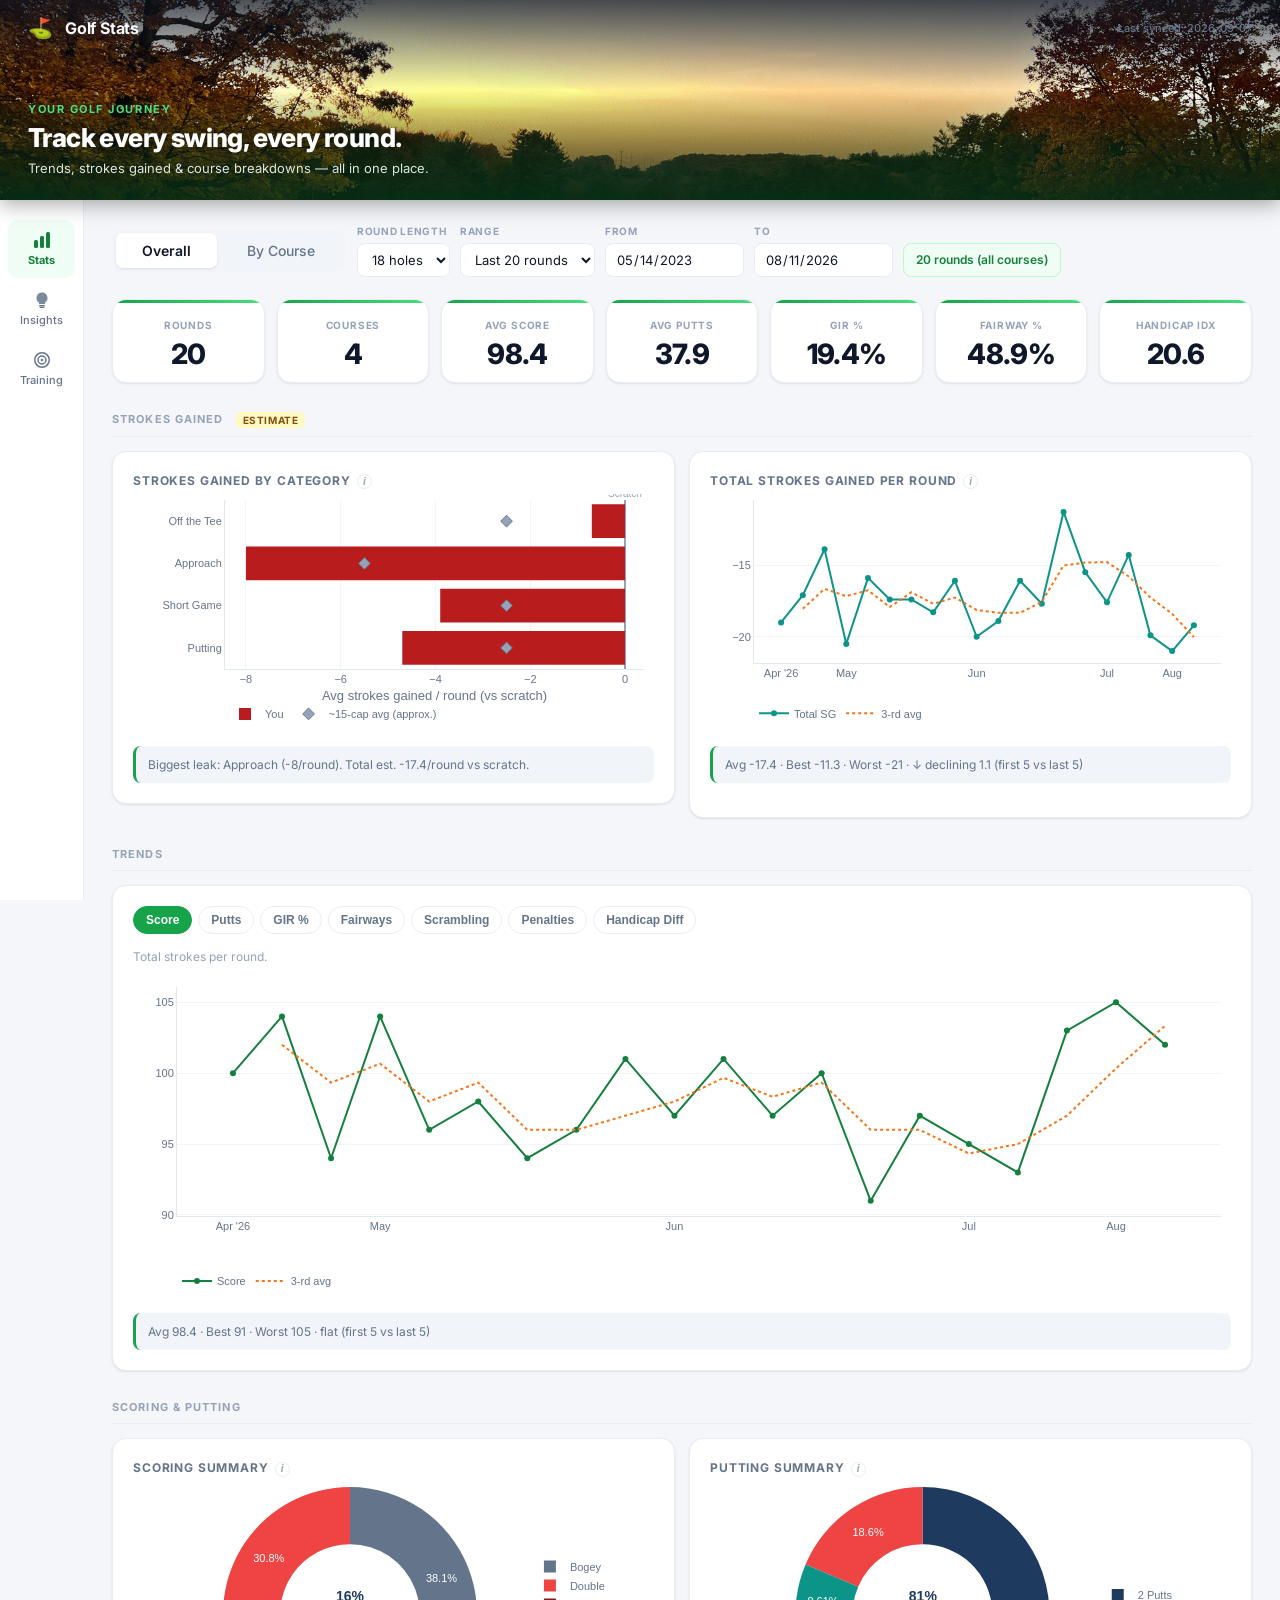
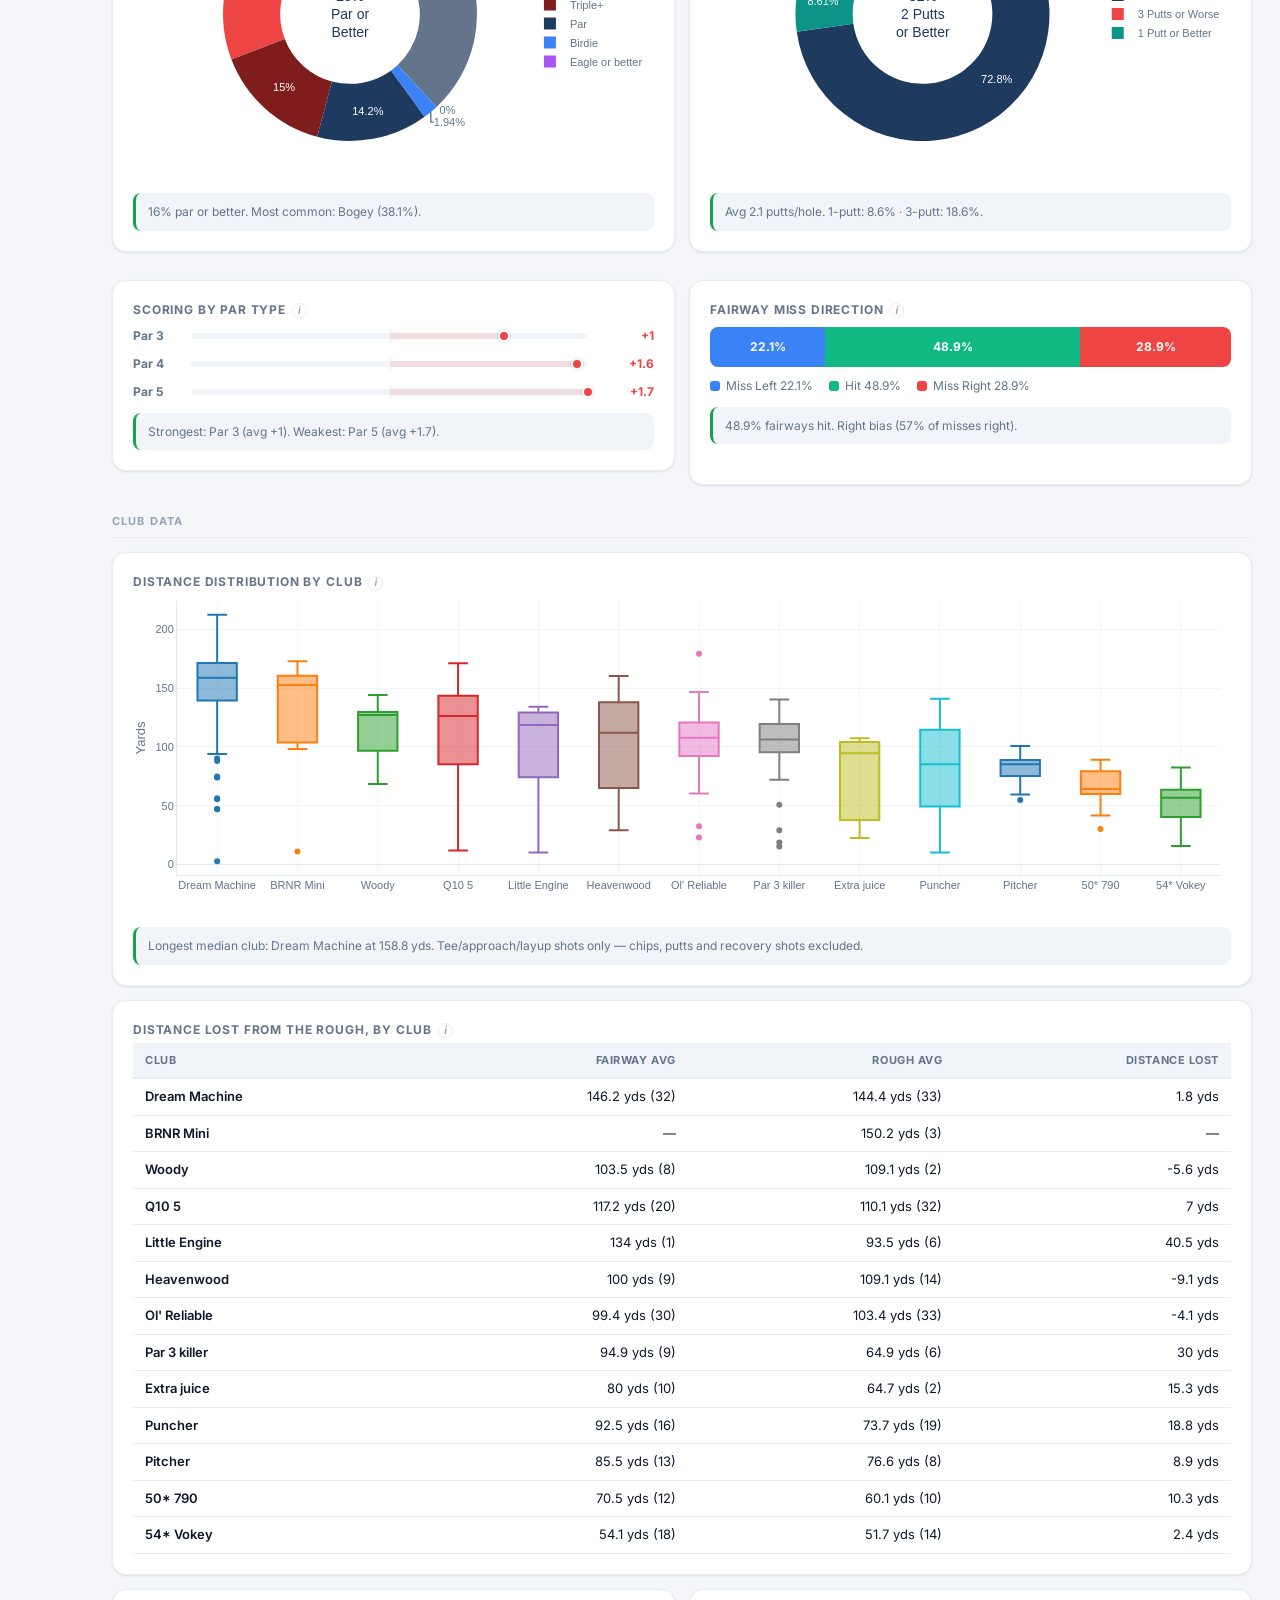
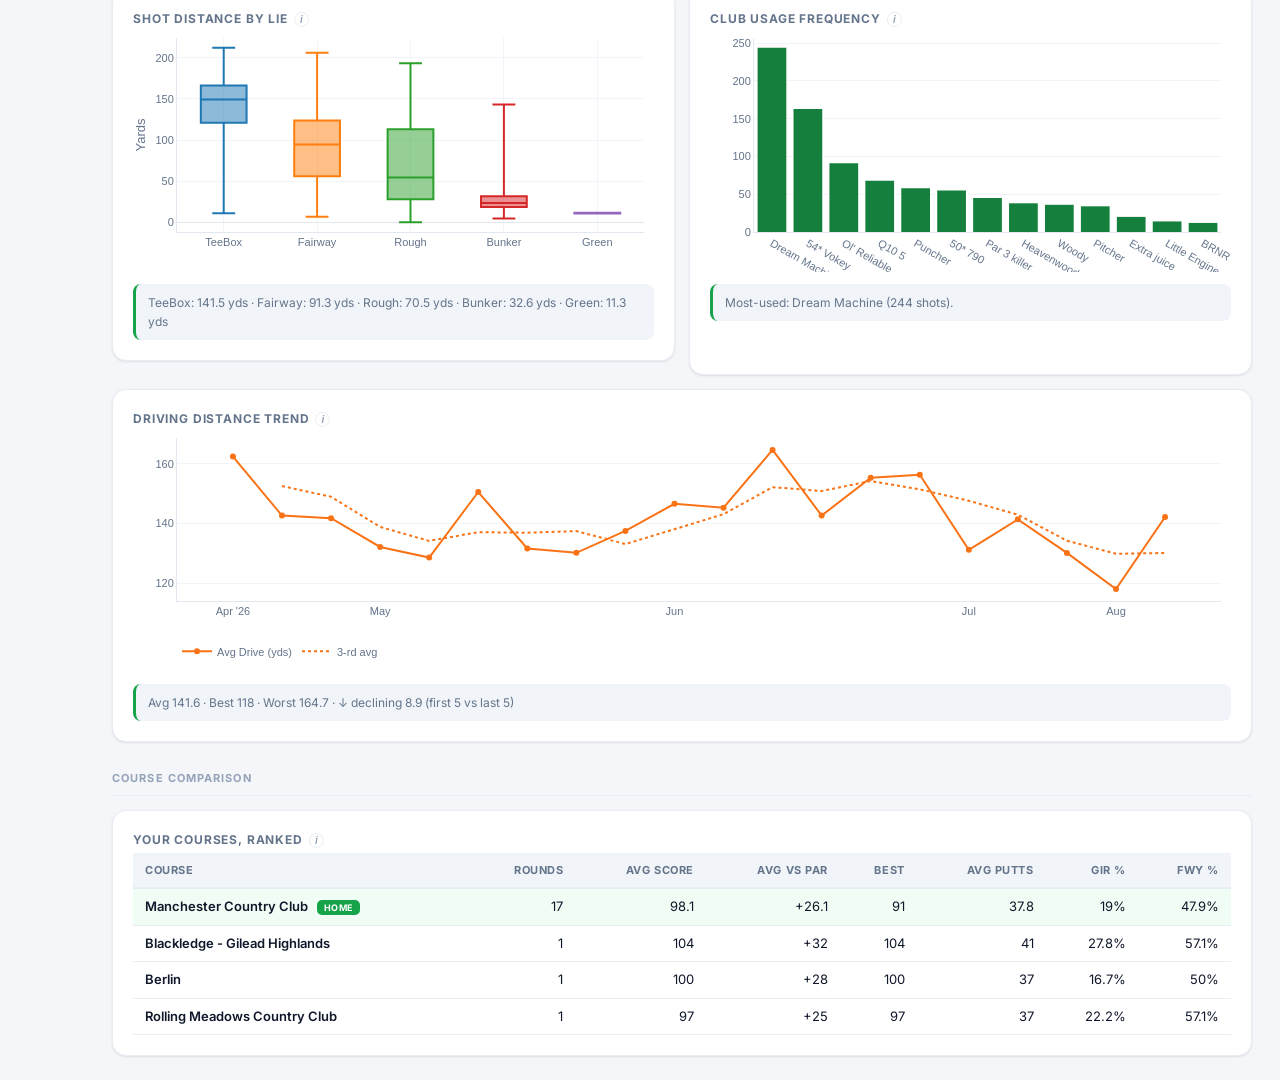
==== dashboard/index.html @ f41ce90a "updates" ====
<!DOCTYPE html>
<html lang="en">
<head>
  <meta charset="UTF-8">
  <meta name="viewport" content="width=device-width, initial-scale=1.0, viewport-fit=cover">
  <meta name="theme-color" content="#0f172a">
  <title>Golf Stats Dashboard</title>
  <link rel="icon" href="data:image/svg+xml,<svg xmlns='http://www.w3.org/2000/svg' viewBox='0 0 100 100'><text y='.9em' font-size='90'>⛳</text></svg>">
  <link rel="preconnect" href="https://fonts.googleapis.com">
  <link rel="preconnect" href="https://fonts.gstatic.com" crossorigin>
  <link href="https://fonts.googleapis.com/css2?family=Inter:wght@400;500;600;700;800&display=swap" rel="stylesheet">
  <link rel="stylesheet" href="styles.css">
  <script src="https://cdn.plot.ly/plotly-2.35.2.min.js"></script>
</head>
<body>
  <div class="app">
    <header class="header">
      <img id="hero-img" class="hero-img" alt="" aria-hidden="true">
      <div class="hero-overlay"></div>
      <div class="header-top">
        <div class="header-left">
          <span class="logo">⛳</span>
          <h1>Golf Stats</h1>
        </div>
        <span id="last-updated" class="last-updated"></span>
      </div>
      <div class="hero-content">
        <p class="hero-eyebrow">Your Golf Journey</p>
        <h2 class="hero-title">Track every swing, every round.</h2>
        <p class="hero-sub">Trends, strokes gained &amp; course breakdowns — all in one place.</p>
      </div>
    </header>

    <div class="layout">
      <nav class="left-nav" id="left-nav">
        <button class="nav-btn active" data-panel="stats">
          <svg width="18" height="18" fill="none" viewBox="0 0 18 18">
            <rect x="1" y="9" width="4" height="8" rx="1.5" fill="currentColor" />
            <rect x="7" y="5" width="4" height="12" rx="1.5" fill="currentColor" />
            <rect x="13" y="1" width="4" height="16" rx="1.5" fill="currentColor" />
          </svg>
          <span>Stats</span>
        </button>
        <button class="nav-btn" data-panel="insights">
          <svg width="18" height="18" fill="none" viewBox="0 0 18 18">
            <path d="M9 1.5a5.5 5.5 0 0 0-3 10.1V13h6v-1.4A5.5 5.5 0 0 0 9 1.5Z" fill="currentColor" opacity=".85" />
            <rect x="6" y="14" width="6" height="1.5" rx=".75" fill="currentColor" />
            <rect x="6.5" y="16" width="5" height="1" rx=".5" fill="currentColor" />
          </svg>
          <span>Insights</span>
        </button>
        <button class="nav-btn" data-panel="training">
          <svg width="18" height="18" fill="none" viewBox="0 0 18 18">
            <circle cx="9" cy="9" r="7.25" stroke="currentColor" stroke-width="1.5" />
            <circle cx="9" cy="9" r="4" stroke="currentColor" stroke-width="1.5" />
            <circle cx="9" cy="9" r="1.25" fill="currentColor" />
          </svg>
          <span>Training</span>
        </button>
      </nav>

      <main class="main">
        <!-- Mode tabs + inline filter bar -->
        <div class="tabs-filter-row">
          <div class="tabs mode-tabs">
            <button class="tab-btn active" data-mode="overall">Overall</button>
            <button class="tab-btn" data-mode="course">By Course</button>
            <button class="tab-btn" data-mode="manage" style="display:none">Manage <span id="manage-badge" class="badge" style="display:none"></span></button>
          </div>
          <div class="filter-bar">
            <div class="filter-bar-item filter-course-only">
              <label for="course-select">Course</label>
              <select id="course-select"></select>
            </div>
            <div class="filter-bar-item">
              <label for="filter-holes">Round Length</label>
              <select id="filter-holes">
                <option value="18">18 holes</option>
                <option value="9">9 holes</option>
                <option value="">All</option>
              </select>
            </div>
            <div class="filter-bar-item">
              <label for="filter-range">Range</label>
              <select id="filter-range">
                <option value="last20">Last 20 rounds</option>
                <option value="last50">Last 50 rounds</option>
                <option value="thisyear">This year</option>
                <option value="all">All time</option>
                <option value="custom">Custom dates</option>
              </select>
            </div>
            <div class="filter-bar-item">
              <label for="filter-date-from">From</label>
              <input type="date" id="filter-date-from">
            </div>
            <div class="filter-bar-item">
              <label for="filter-date-to">To</label>
              <input type="date" id="filter-date-to">
            </div>
            <div id="round-count" class="round-count"></div>
          </div>
        </div>

        <!-- ═══════════════ OVERALL VIEW ═══════════════ -->
        <div id="view-overall" class="mode-view active">
        
          <!-- ── Stats sub-panel ── -->
          <div class="sub-panel active" data-panel="stats">
            <p class="panel-intro">Charts and trends across all your rounds. Use the <strong>Overall</strong> / <strong>By
                Course</strong> tabs to switch views, and the filters above to narrow by round length or date range.</p>
            <div class="kpi-row">
              <div class="kpi-card">
                <div class="kpi-label">Rounds</div>
                <div class="kpi-value" id="ok-rounds">—</div>
              </div>
              <div class="kpi-card">
                <div class="kpi-label">Courses</div>
                <div class="kpi-value" id="ok-courses">—</div>
              </div>
              <div class="kpi-card">
                <div class="kpi-label">Avg Score</div>
                <div class="kpi-value" id="ok-score">—</div>
              </div>
              <div class="kpi-card">
                <div class="kpi-label">Avg Putts</div>
                <div class="kpi-value" id="ok-putts">—</div>
              </div>
              <div class="kpi-card">
                <div class="kpi-label">GIR %</div>
                <div class="kpi-value" id="ok-gir">—</div>
              </div>
              <div class="kpi-card">
                <div class="kpi-label">Fairway %</div>
                <div class="kpi-value" id="ok-fwy">—</div>
              </div>
              <div class="kpi-card">
                <div class="kpi-label">Handicap Idx</div>
                <div class="kpi-value" id="ok-hcap">—</div>
              </div>
            </div>
        
            <h3 class="section-title">Strokes Gained <span class="est-tag">estimate</span></h3>
            <div class="chart-grid-2">
              <div class="chart-card">
                <div class="chart-title">Strokes Gained by Category</div>
                <div class="chart-desc">Estimated strokes gained vs a scratch-golfer baseline. Bars below zero are strokes
                  you're losing there — the longest red bar is your biggest opportunity.</div>
                <div id="chart-o-sg"></div>
                <div id="summary-o-sg" class="chart-summary"></div>
              </div>
              <div class="chart-card">
                <div class="chart-title">Total Strokes Gained per Round</div>
                <div class="chart-desc">Estimated total strokes gained vs scratch each round. An upward trend means you're
                  closing the gap to scratch over time.</div>
                <div id="chart-o-sg-trend"></div>
                <div id="summary-o-sg-trend" class="chart-summary"></div>
              </div>
            </div>
        
            <h3 class="section-title">Trends</h3>
            <div class="chart-card">
              <div id="trend-tabs" class="trend-tabs"></div>
              <div id="trend-tab-desc" class="chart-desc"></div>
              <div id="chart-o-trends"></div>
              <div id="summary-o-trends" class="chart-summary"></div>
            </div>
        
            <h3 class="section-title">Scoring &amp; Putting</h3>
            <div class="chart-grid-2">
              <div class="chart-card">
                <div class="chart-title">Scoring Summary</div>
                <div class="chart-desc">Distribution of all hole outcomes across every round in the current filter.</div>
                <div id="chart-o-scoring-donut"></div>
                <div id="summary-o-scoring-donut" class="chart-summary"></div>
              </div>
              <div class="chart-card">
                <div class="chart-title">Putting Summary</div>
                <div class="chart-desc">Breakdown of 1-putt, 2-putt, and 3-putt-or-worse holes across all rounds.</div>
                <div id="chart-o-putting-donut"></div>
                <div id="summary-o-putting-donut" class="chart-summary"></div>
              </div>
              <div class="chart-card">
                <div class="chart-title">Scoring by Par Type</div>
                <div class="chart-desc">Average strokes relative to par on par-3, par-4, and par-5 holes.</div>
                <div id="chart-o-par-type"></div>
                <div id="summary-o-par-type" class="chart-summary"></div>
              </div>
              <div class="chart-card">
                <div class="chart-title">Fairway Miss Direction</div>
                <div class="chart-desc">Breakdown of tee shots: fairway hit vs. missed left vs. missed right.</div>
                <div id="chart-o-fwy-miss"></div>
                <div id="summary-o-fwy-miss" class="chart-summary"></div>
              </div>
            </div>
        
            <h3 class="section-title">Club Data</h3>
            <div class="chart-card">
              <div class="chart-title">Distance Distribution by Club</div>
              <div class="chart-desc">Box plot of shot distances per club. Box = middle 50%, center line = median. Requires CT10
                sensor data.</div>
              <div id="chart-o-club-box"></div>
              <div id="summary-o-club-box" class="chart-summary"></div>
            </div>
            <div class="chart-card">
              <div class="chart-title">Distance Lost from the Rough, by Club</div>
              <div class="chart-desc">Fairway vs. rough average distance per club (tee/approach/layup shots only). Requires CT10
                sensor data.</div>
              <div id="club-lie-table"></div>
            </div>
            <div class="chart-grid-2">
              <div class="chart-card">
                <div class="chart-title">Shot Distance by Lie</div>
                <div class="chart-desc">Average distance grouped by starting lie. Requires CT10 sensor data.</div>
                <div id="chart-o-lie-distance"></div>
                <div id="summary-o-lie-distance" class="chart-summary"></div>
              </div>
              <div class="chart-card">
                <div class="chart-title">Club Usage Frequency</div>
                <div class="chart-desc">Number of tracked shots per club. Requires CT10 sensor data.</div>
                <div id="chart-o-club-usage"></div>
                <div id="summary-o-club-usage" class="chart-summary"></div>
              </div>
            </div>
            <div class="chart-card">
              <div class="chart-title">Driving Distance Trend</div>
              <div class="chart-desc">Average tee-shot distance on par-4 and par-5 holes over time. Requires CT10 sensor data.
              </div>
              <div id="chart-o-drive-trend"></div>
              <div id="summary-o-drive-trend" class="chart-summary"></div>
            </div>
        
            <h3 class="section-title">Course Comparison</h3>
            <div class="chart-card">
              <div class="chart-title">Your Courses, Ranked</div>
              <div class="chart-desc">Every course you've played in the current filter. Click a row to jump to that course.
              </div>
              <div id="course-comparison-table"></div>
            </div>
          </div><!-- /stats -->
        
          <!-- ── Insights sub-panel ── -->
          <div class="sub-panel" data-panel="insights">
            <p class="panel-intro">Personalised insights generated from the rounds currently in the filter. Switch between
              <strong>Overall</strong> and <strong>By Course</strong> — or adjust the Round Length and date range — to change what's
              analysed.</p>
            <h3 class="section-title" style="margin-top:0">Your Goal</h3>
            <div id="goals-overall"></div>
        
            <h3 class="section-title">Focus This Week</h3>
            <div id="focus-overall"></div>
        
            <h3 class="section-title">Insights</h3>
            <div id="insights-overall" data-expanded="true"></div>
          </div><!-- /insights -->
        
          <!-- ── Training sub-panel ── -->
          <div class="sub-panel" data-panel="training">
            <div class="training-panel">
              <div class="training-hero-card">
                <p class="training-eyebrow">Coming Soon</p>
                <h3 class="training-title">Personalized Training Plans</h3>
                <p class="training-body">Practice plans built directly from your Strokes Gained data — so you always know
                  exactly where to spend your time at the range.</p>
              </div>
              <div class="training-teasers">
                <div class="training-teaser">
                  <div class="training-teaser-icon">
                    <svg width="22" height="22" fill="none" viewBox="0 0 22 22">
                      <rect x="3" y="12" width="4" height="7" rx="1.5" fill="currentColor" />
                      <rect x="9" y="7" width="4" height="12" rx="1.5" fill="currentColor" />
                      <rect x="15" y="2" width="4" height="17" rx="1.5" fill="currentColor" />
                    </svg>
                  </div>
                  <div>
                    <div class="training-teaser-title">Weekly Practice Plan</div>
                    <div class="training-teaser-body">Auto-generated each week from your weakest Strokes Gained category.</div>
                  </div>
                </div>
                <div class="training-teaser">
                  <div class="training-teaser-icon">
                    <svg width="22" height="22" fill="none" viewBox="0 0 22 22">
                      <rect x="3" y="4" width="16" height="2.5" rx="1.25" fill="currentColor" />
                      <rect x="3" y="9.75" width="11" height="2.5" rx="1.25" fill="currentColor" />
                      <rect x="3" y="15.5" width="13" height="2.5" rx="1.25" fill="currentColor" />
                    </svg>
                  </div>
                  <div>
                    <div class="training-teaser-title">Drill Library</div>
                    <div class="training-teaser-body">Targeted drills for putting, approach play, scrambling, and off-the-tee.
                    </div>
                  </div>
                </div>
                <div class="training-teaser">
                  <div class="training-teaser-icon">
                    <svg width="22" height="22" fill="none" viewBox="0 0 22 22">
                      <circle cx="11" cy="11" r="8.25" stroke="currentColor" stroke-width="1.75" />
                      <circle cx="11" cy="11" r="4.5" stroke="currentColor" stroke-width="1.75" />
                      <circle cx="11" cy="11" r="1.5" fill="currentColor" />
                    </svg>
                  </div>
                  <div>
                    <div class="training-teaser-title">Progress Tracking</div>
                    <div class="training-teaser-body">See how range work translates to on-course improvement round by round.
                    </div>
                  </div>
                </div>
              </div>
            </div>
          </div><!-- /training -->
        
        </div><!-- /view-overall -->

        <!-- ═══════════════ COURSE VIEW ═══════════════ -->
        <div id="view-course" class="mode-view">
<!-- ── Stats sub-panel ── -->
<div class="sub-panel active" data-panel="stats">
            <p class="panel-intro">Detailed stats and charts for a single course. Select a course from the dropdown above, and use
              the Round Length and date filters to refine which visits are included.</p>
            <div class="course-head">
              <h2 id="course-name" class="course-name">—</h2>
              <div id="course-meta" class="course-meta"></div>
            </div>

            <div id="ringer-card" class="chart-card ringer-card" style="display:none">
              <div class="ringer-head">
                <div>
                  <div class="chart-title">Manchester Division Days Ringer</div>
                  <div class="chart-desc">Rounds played on Thursday, Saturday, and Sunday. Set a start date to track across seasons.
                  </div>
                </div>
                <div class="filter-bar-item">
                  <label for="ringer-start-date">Track From</label>
                  <input type="date" id="ringer-start-date">
                </div>
              </div>
              <div id="ringer-table-wrap"></div>
            </div>

            <div class="kpi-row kpi-row-course">
              <div class="kpi-card">
                <div class="kpi-label">Rounds</div>
                <div class="kpi-value" id="ck-rounds">—</div>
              </div>
              <div class="kpi-card">
                <div class="kpi-label">Avg Score</div>
                <div class="kpi-value" id="ck-score">—</div>
              </div>
              <div class="kpi-card">
                <div class="kpi-label">Avg vs Par</div>
                <div class="kpi-value" id="ck-vspar">—</div>
              </div>
              <div class="kpi-card">
                <div class="kpi-label">Best Round</div>
                <div class="kpi-value" id="ck-best">—</div>
              </div>
              <div class="kpi-card">
                <div class="kpi-label">Avg Putts</div>
                <div class="kpi-value" id="ck-putts">—</div>
              </div>
              <div class="kpi-card">
                <div class="kpi-label">GIR %</div>
                <div class="kpi-value" id="ck-gir">—</div>
              </div>
              <div class="kpi-card">
                <div class="kpi-label">Fairway %</div>
                <div class="kpi-value" id="ck-fwy">—</div>
              </div>
            </div>

            <h3 class="section-title">Overview</h3>
            <div class="chart-card">
              <div class="chart-title">Score &amp; Score vs Par Over Visits</div>
              <div class="chart-desc">Your total score and strokes vs par each round here. The dotted line is a 3-round moving average
                — a downward slope means you're improving.</div>
              <div id="chart-c-score-trend"></div>
              <div id="summary-c-score-trend" class="chart-summary"></div>
              </div>
              <div class="chart-card">
                <div class="chart-title">Records &amp; Milestones</div>
                <div class="chart-desc">Your personal bests at this course across all rounds in the current filter.</div>
                <div id="course-records" class="records-grid"></div>
              </div>

            <h3 class="section-title">Per-Hole Breakdown</h3>
            <div class="chart-grid-2">
              <div class="chart-card">
                <div class="chart-title">Score by Hole</div>
                <div class="chart-desc">Best, average, and worst score on each hole with par for reference.</div>
                <div id="chart-c-hole-score"></div>
                <div id="summary-c-hole-score" class="chart-summary"></div>
                </div>
                <div class="chart-card">
                  <div class="chart-title">GIR % by Hole</div>
                <div class="chart-desc">How often you reach each green in regulation here.</div>
                <div id="chart-c-hole-gir"></div>
                <div id="summary-c-hole-gir" class="chart-summary"></div>
                </div>
                <div class="chart-card">
                  <div class="chart-title">Putts by Hole</div>
                <div class="chart-desc">Best, average, and worst putts on each green at this course.</div>
                <div id="chart-c-hole-putts"></div>
                <div id="summary-c-hole-putts" class="chart-summary"></div>
                </div>
                <div class="chart-card">
                  <div class="chart-title">Penalties by Hole</div>
                <div class="chart-desc">Total penalty strokes incurred on each hole here.</div>
                <div id="chart-c-hole-pen"></div>
                <div id="summary-c-hole-pen" class="chart-summary"></div>
                </div>
                </div>

            <h3 class="section-title">Advanced Stats</h3>
            <div class="chart-grid-2">
              <div class="chart-card">
                <div class="chart-title">Scoring by Par Type</div>
                <div class="chart-desc">Average strokes vs par on par-3, par-4, and par-5 holes here.</div>
                <div id="chart-c-par-type"></div>
                <div id="summary-c-par-type" class="chart-summary"></div>
                </div>
                <div class="chart-card">
                  <div class="chart-title">Fairway Miss Direction</div>
                <div class="chart-desc">Tee shots at this course: fairway hit vs. missed left vs. missed right.</div>
                <div id="chart-c-fwy-miss"></div>
                <div id="summary-c-fwy-miss" class="chart-summary"></div>
                </div>
                <div class="chart-card">
                  <div class="chart-title">Scrambling %</div>
                <div class="chart-desc">How often you make par or better after missing the green in regulation here.</div>
                <div id="chart-c-scramble-trend"></div>
                <div id="summary-c-scramble-trend" class="chart-summary"></div>
                </div>
                <div class="chart-card">
                  <div class="chart-title">Penalty Strokes per Round</div>
                  <div class="chart-desc">Total penalty strokes taken each round at this course.</div>
                  <div id="chart-c-penalty-trend"></div>
                  <div id="summary-c-penalty-trend" class="chart-summary"></div>
                </div>
                <div class="chart-card">
                  <div class="chart-title">Strokes Gained by Category <span class="est-tag">est</span></div>
                <div class="chart-desc">Estimated strokes gained vs scratch at this course. Compare with your overall to see if this
                  layout punishes a specific area.</div>
                <div id="chart-c-sg"></div>
                <div id="summary-c-sg" class="chart-summary"></div>
                </div>
                </div>
<h3 class="section-title">This Course vs Your Overall</h3>
<div class="chart-grid-2">
  <div class="chart-card">
    <div class="chart-title">How You Play Here vs Everywhere</div>
                <div class="chart-desc">Your key stats at this course vs your averages across all courses. Green = better here than your
                  norm.</div>
                <div id="course-vs-table"></div>
                </div>
                <div class="chart-card">
                  <div class="chart-title">Scoring Mix vs Overall</div>
                <div class="chart-desc">Share of hole outcomes here versus all courses.</div>
                <div id="chart-c-scoring-compare"></div>
                <div id="summary-c-scoring-compare" class="chart-summary"></div>
                </div>
                </div>

            <h3 class="section-title">Scorecards</h3>
            <div class="chart-card">
              <div class="filter-bar-item" style="max-width:520px;margin-bottom:16px">
                <label for="c-scorecard-selector">Select Round</label>
                <select id="c-scorecard-selector" style="width:100%"></select>
              </div>
              <div id="c-scorecard-table"></div>
              </div>
          </div><!-- /stats -->

          <!-- ── Insights sub-panel ── -->
          <div class="sub-panel" data-panel="insights">
            <p class="panel-intro">Insights specific to the selected course, based on your rounds there. Use the Course dropdown and
              filters above to change which data is shown.</p>
            <h3 class="section-title" style="margin-top:0">Course Insights</h3>
            <div id="insights-course" data-expanded="true"></div>
          </div><!-- /insights -->

          <!-- ── Training sub-panel ── -->
          <div class="sub-panel" data-panel="training">
            <div class="training-panel">
              <div class="training-hero-card">
                <p class="training-eyebrow">Coming Soon</p>
                <h3 class="training-title">Course-Specific Training</h3>
                <p class="training-body">Targeted practice plans built from your hole-by-hole data at this course — know exactly
                  which holes and shot types to work on before your next round.</p>
              </div>
              <div class="training-teasers">
                <div class="training-teaser">
                  <div class="training-teaser-icon">
                    <svg width="22" height="22" fill="none" viewBox="0 0 22 22">
                      <path d="M4 11a7 7 0 1 1 14 0A7 7 0 0 1 4 11Z" stroke="currentColor" stroke-width="1.75" />
                      <path d="M11 7v4l3 2" stroke="currentColor" stroke-width="1.75" stroke-linecap="round" />
                    </svg>
                  </div>
                  <div>
                    <div class="training-teaser-title">Pre-Round Prep</div>
                    <div class="training-teaser-body">Hole-by-hole game plan based on your scoring history here.</div>
                  </div>
                  </div>
                <div class="training-teaser">
                  <div class="training-teaser-icon">
                    <svg width="22" height="22" fill="none" viewBox="0 0 22 22">
                      <rect x="3" y="4" width="16" height="2.5" rx="1.25" fill="currentColor" />
                      <rect x="3" y="9.75" width="11" height="2.5" rx="1.25" fill="currentColor" />
                      <rect x="3" y="15.5" width="13" height="2.5" rx="1.25" fill="currentColor" />
                    </svg>
                  </div>
                  <div>
                    <div class="training-teaser-title">Problem Hole Drills</div>
                    <div class="training-teaser-body">Targeted drills for the holes where you lose the most strokes.</div>
                  </div>
                </div>
                </div>
            </div>
          </div><!-- /training -->

        </div><!-- /view-course -->

        <!-- ═══════════════ MANAGE VIEW ═══════════════ -->
        <div id="view-manage" class="mode-view">
          <div class="manage-header">
            <div>
              <h2 class="course-name">Course Manager</h2>
              <p id="manage-summary" class="course-meta"></p>
            </div>
            <button class="btn btn-secondary" id="btn-export-courses">⬇ Download courses.json</button>
          </div>
          <h3 class="section-title">Unmatched Rounds</h3>
          <p class="chart-desc" style="margin-top:-12px;margin-bottom:16px">Garmin course strings that don't match any entry in
            courses.json. Map them to an existing course or create a new entry.</p>
          <div id="manage-unmatched"></div>
          <h3 class="section-title">Known Courses</h3>
          <div id="manage-known"></div>
        </div>

      </main>
    </div>
  </div>

  <script src="app.js"></script>
</body>
</html>
---- dashboard/styles.css ----
*, *::before, *::after { box-sizing: border-box; margin: 0; padding: 0; }

:root {
  --primary: #16a34a;
    --primary-dark: #15803d;
    --primary-light: #4ade80;
    --primary-muted: #f0fdf4;
    --bg: #f4f6f9;
    --card: #ffffff;
    --text: #0f172a;
    --text-muted: #64748b;
    --text-subtle: #94a3b8;
    --border: #e8edf3;
    --border-light: #f1f5f9;
    --shadow-sm: 0 1px 3px rgba(0, 0, 0, .06), 0 1px 2px rgba(0, 0, 0, .04);
    --shadow-md: 0 4px 12px rgba(0, 0, 0, .08), 0 2px 4px rgba(0, 0, 0, .04);
    --radius: 14px;
    --sidebar-w: 220px;
    --header-h: 200px;
    --topbar-h: 56px;
}

body {
  font-family: 'Inter', -apple-system, BlinkMacSystemFont, 'Segoe UI', sans-serif;
  background: var(--bg);
  color: var(--text);
  font-size: 14px;
  line-height: 1.5;
  -webkit-font-smoothing: antialiased;
}

/* ── Header (merged with hero image) ───────────────────── */
.header {
  background: #0b1220;
  color: white;
  position: sticky;
  top: 0;
  z-index: 100;
  overflow: hidden;
  height: var(--header-h);
  display: flex;
  flex-direction: column;
  justify-content: space-between;
  padding-top: env(safe-area-inset-top, 0px);
  box-shadow: 0 4px 20px rgba(0, 0, 0, .35);
  transition: height .22s ease;
}

/* Collapsed on scroll: slim bar with just the logo + last-updated */
body.header-collapsed { --header-h: var(--topbar-h); }
body.header-collapsed .hero-content,
body.header-collapsed .hero-img,
body.header-collapsed .hero-overlay {
  opacity: 0;
  transition: opacity .18s ease;
  pointer-events: none;
}
.header-top {
  position: relative;
  z-index: 2;
  display: flex;
  align-items: center;
  justify-content: space-between;
  padding: 0 28px;
  padding-left: max(28px, env(safe-area-inset-left));
  padding-right: max(28px, env(safe-area-inset-right));
  height: var(--topbar-h);
  flex-shrink: 0;
}
.header-left {
  display: flex;
  align-items: center;
  gap: 12px;
}

.logo {
  font-size: 20px;
  line-height: 1;
}

.header h1 {
  font-size: 16px;
  font-weight: 700;
  letter-spacing: -.2px;
  color: #f8fafc;
}

.last-updated {
  font-size: 11px;
  color: #64748b;
  font-weight: 500;
}

/* ── Layout ─────────────────────────────────────────────── */
.layout {
  display: flex;
  min-height: calc(100vh - var(--header-h));
}

/* ── Left nav ─────────────────────────────────────────────── */
.left-nav {
  width: 84px;
  background: var(--card);
  border-right: 1px solid var(--border);
  padding: 20px 8px;
  flex-shrink: 0;
  position: sticky;
  top: var(--header-h);
  height: calc(100vh - var(--header-h));
  overflow-y: auto;
  display: flex;
  flex-direction: column;
  gap: 2px;
  align-items: stretch;
}

.nav-btn {
  display: flex;
  flex-direction: column;
  align-items: center;
  gap: 5px;
  padding: 11px 8px;
  border: none;
  border-radius: 10px;
  background: transparent;
  cursor: pointer;
  font-family: inherit;
  font-size: 11px;
  font-weight: 500;
  color: var(--text-muted);
  transition: background .15s, color .15s;
  text-align: center;
  line-height: 1.2;
}

.nav-btn:hover {
  background: var(--border-light);
  color: var(--text);
}

.nav-btn.active {
  background: var(--primary-muted);
  color: var(--primary-dark);
  font-weight: 700;
}

.nav-btn svg {
  flex-shrink: 0;
}

/* ── Sub-panels ──────────────────────────────────────────── */
.sub-panel {
  display: none;
}

.sub-panel.active {
  display: block;
}

/* ── Training placeholder ────────────────────────────────── */
.training-panel {
  display: flex;
  flex-direction: column;
  gap: 18px;
  max-width: 680px;
}

.training-hero-card {
  background: linear-gradient(130deg, #052e16 0%, #14532d 55%, #166534 100%);
  border-radius: 18px;
  padding: 32px 36px;
  color: #f0fdf4;
  box-shadow: var(--shadow-md);
}

.training-eyebrow {
  font-size: 11px;
  font-weight: 700;
  text-transform: uppercase;
  letter-spacing: .14em;
  color: var(--primary-light);
  margin-bottom: 10px;
}

.training-title {
  font-size: 26px;
  font-weight: 800;
  letter-spacing: -.4px;
  margin-bottom: 12px;
}

.training-body {
  font-size: 14px;
  line-height: 1.65;
  color: #dcfce7;
}

.training-teasers {
  display: flex;
  flex-direction: column;
  gap: 10px;
}

.training-teaser {
  display: flex;
  align-items: flex-start;
  gap: 16px;
  background: var(--card);
  border: 1px solid var(--border);
  border-radius: var(--radius);
  padding: 18px 20px;
  box-shadow: var(--shadow-sm);
}

.training-teaser-icon {
  flex-shrink: 0;
  width: 42px;
  height: 42px;
  background: var(--primary-muted);
  border: 1px solid #bbf7d0;
  border-radius: 10px;
  display: flex;
  align-items: center;
  justify-content: center;
  color: var(--primary-dark);
}

.training-teaser-title {
  font-size: 14px;
  font-weight: 700;
  color: var(--text);
  margin-bottom: 4px;
}

.training-teaser-body {
  font-size: 13px;
  color: var(--text-muted);
  line-height: 1.55;
}
/* ── Tabs + inline filter bar row ────────────────────────── */
.tabs-filter-row {
  display: flex;
  align-items: center;
  flex-wrap: wrap;
  gap: 12px;
  margin-bottom: 22px;
}

.filter-bar {
  display: flex;
  align-items: flex-end;
  flex-wrap: wrap;
  gap: 10px;
  flex: 1;
}

.filter-bar-item {
  display: flex;
  flex-direction: column;
  gap: 4px;
}

.filter-bar-item label {
  font-size: 10px;
  font-weight: 700;
  text-transform: uppercase;
  letter-spacing: .07em;
  color: var(--text-subtle);
  white-space: nowrap;
}

.filter-bar-item select,
.filter-bar-item input[type="date"] {
  padding: 6px 10px;
  border: 1px solid var(--border);
  border-radius: 8px;
  font-size: 13px;
  font-family: inherit;
  background: var(--card);
  color: var(--text);
  appearance: auto;
  transition: border-color .15s, box-shadow .15s;
  height: 34px;
}

.filter-bar-item select:focus,
.filter-bar-item input[type="date"]:focus {
  outline: none;
  border-color: var(--primary);
  box-shadow: 0 0 0 3px rgba(22, 163, 74, .12);
}

.filter-bar-item:has(#course-select) select {
  min-width: 200px;
}

/* Hide course selector on non-course tabs */
body.filters-hidden .filter-course-only {
  display: none;
}

.round-count {
  padding: 6px 12px;
  background: var(--primary-muted);
  border-radius: 8px;
  font-size: 12px;
  color: var(--primary-dark);
  font-weight: 600;
  white-space: nowrap;
  border: 1px solid #bbf7d0;
  align-self: flex-end;
  height: 34px;
  display: flex;
  align-items: center;
}

.main {
  flex: 1;
  padding: 24px 28px;
  padding-left: max(28px, env(safe-area-inset-left));
  padding-right: max(28px, env(safe-area-inset-right));
  padding-bottom: max(24px, env(safe-area-inset-bottom));
  min-width: 0;
}

/* ── Hero image (inside .header) ────────────────────────── */
.hero-img {
  position: absolute;
  inset: 0;
  width: 100%;
  height: 100%;
  object-fit: cover;
  object-position: center 38%;
  opacity: 0;
  transition: opacity .6s ease;
}
.hero-img.loaded { opacity: 1; }
.hero-overlay {
  position: absolute;
  inset: 0;
  /* Strong at top and bottom edges for brand + text legibility, lighter in centre */
  background:
    linear-gradient(to bottom, rgba(10, 18, 32, .72) 0%, rgba(10, 18, 32, 0) 45%),
    linear-gradient(to top,    rgba(5, 46, 22, .88) 0%, rgba(5, 46, 22, 0) 55%);
}
.hero-content {
  position: relative;
  z-index: 2;
  padding: 0 28px 22px;
  padding-left: max(28px, env(safe-area-inset-left));
  padding-right: max(28px, env(safe-area-inset-right));
  max-width: 640px;
}
.hero-eyebrow {
  font-size: 11px;
  font-weight: 700;
  text-transform: uppercase;
  letter-spacing: .14em;
  color: var(--primary-light);
  margin-bottom: 6px;
}
.hero-title {
  font-size: 26px;
  font-weight: 800;
  line-height: 1.12;
  letter-spacing: -.6px;
  color: #fff;
  text-shadow: 0 1px 12px rgba(0, 0, 0, .35);
}
.hero-sub {
  font-size: 13px;
  color: #dbe7df;
  margin-top: 6px;
  text-shadow: 0 1px 8px rgba(0, 0, 0, .3);
}

/* Filter bar hidden on non-stats panels */
.filter-bar.filter-bar--hidden { display: none; }
.tabs-filter-row.tabs-filter-row--hidden { display: none; }

/* ── KPI row ─────────────────────────────────────────────── */
.kpi-row {
  display: grid;
  grid-template-columns: repeat(7, 1fr);
  gap: 12px;
  margin-bottom: 22px;
}
.kpi-card {
  position: relative;
  background: var(--card);
  border: 1px solid var(--border);
  border-radius: var(--radius);
    padding: 18px 14px 14px;
  text-align: center;
  box-shadow: var(--shadow-sm);
    overflow: hidden;
    transition: box-shadow .2s, transform .2s;
}
.kpi-card::before {
  content: '';
  position: absolute;
  top: 0; left: 0; right: 0;
  height: 3px;
  background: linear-gradient(90deg, var(--primary) 0%, var(--primary-light) 100%);
}
.kpi-card:hover {
  box-shadow: var(--shadow-md);
  transform: translateY(-2px);
}
.kpi-label {
  font-size: 10px;
  font-weight: 700;
  text-transform: uppercase;
  letter-spacing: .08em;
    color: var(--text-subtle);
    margin-bottom: 7px;
}
.kpi-value {
  font-size: 28px;
    font-weight: 800;
    color: var(--text);
    letter-spacing: -.6px;
    line-height: 1;
}

/* ── Tabs ────────────────────────────────────────────────── */
.tabs {
  display: flex;
  gap: 4px;
    background: var(--border-light);
    border-radius: 10px;
    padding: 4px;
    width: fit-content;
    flex-shrink: 0;
}
.tab-btn {
  padding: 8px 20px;
  border: none;
  background: transparent;
  cursor: pointer;
  font-size: 13px;
  font-weight: 500;
  font-family: inherit;
  color: var(--text-muted);
  border-radius: 7px;
    transition: background .15s, color .15s, box-shadow .15s;
}
.tab-btn:hover {
  color: var(--text);
  background: rgba(255, 255, 255, .7);
}

.tab-btn.active {
  color: var(--text);
  background: white;
  font-weight: 600;
  box-shadow: var(--shadow-sm);
}

.tab-content { display: none; }
.tab-content.active { display: block; }

/* ── Charts ──────────────────────────────────────────────── */
.chart-grid-2 {
  display: grid;
  grid-template-columns: 1fr 1fr;
  gap: 14px;
  margin-bottom: 14px;
}
.chart-card {
  background: var(--card);
  border: 1px solid var(--border);
  border-radius: var(--radius);
    padding: 20px;
  margin-bottom: 14px;
  box-shadow: var(--shadow-sm);
    transition: box-shadow .2s;
}
.chart-card:last-child { margin-bottom: 0; }
.chart-card:hover {
  box-shadow: var(--shadow-md);
}
.chart-title {
  font-size: 12px;
  font-weight: 700;
  text-transform: uppercase;
  letter-spacing: .07em;
  color: var(--text-muted);
  margin-bottom: 4px;
}
.chart-desc {
  font-size: 12px;
  color: var(--text-subtle);
    line-height: 1.55;
    margin-bottom: 14px;
}
/* Descriptions tucked behind an (i) toggle to cut text per card */
.chart-desc.tucked { display: none; margin-top: -2px; }
.chart-desc.tucked.open { display: block; }
.chart-title-row { display: flex; align-items: baseline; gap: 6px; }
.chart-title-row .chart-title { margin-bottom: 4px; }
.chart-info-btn {
  flex-shrink: 0;
  width: 15px;
  height: 15px;
  border: 1px solid var(--border);
  border-radius: 50%;
  background: transparent;
  color: var(--text-subtle);
  font-size: 10px;
  font-weight: 700;
  font-style: italic;
  line-height: 1;
  cursor: pointer;
  padding: 0;
  transition: background .15s, color .15s, border-color .15s;
}
.chart-info-btn:hover,
.chart-info-btn[aria-expanded="true"] {
  background: var(--primary-muted);
  color: var(--primary-dark);
  border-color: var(--primary-light);
}
.chart-summary {
  font-size: 12px;
  color: var(--text-muted);
  margin-top: 12px;
    padding: 9px 12px;
    background: var(--border-light);
    border-radius: 8px;
    border-left: 3px solid var(--primary);
  line-height: 1.6;
}
.no-data {
  display: flex;
  align-items: center;
  justify-content: center;
  height: 180px;
  color: var(--text-subtle);
  font-size: 13px;
  font-style: italic;
}

/* ── Fairway miss diverging bar ──────────────────────────── */
.fwy-bar {
  display: flex;
  width: 100%;
  height: 40px;
  border-radius: 8px;
  overflow: hidden;
  margin-top: 4px;
}
.fwy-seg {
  display: flex;
  align-items: center;
  justify-content: center;
  color: #fff;
  font-size: 12px;
  font-weight: 700;
  min-width: 0;
  white-space: nowrap;
  transition: width .3s;
}
.fwy-bar-legend {
  display: flex;
  gap: 16px;
  margin-top: 10px;
  font-size: 12px;
  color: var(--text-muted);
  flex-wrap: wrap;
}
.fwy-bar-legend span { display: flex; align-items: center; gap: 6px; }
.fwy-bar-legend i { width: 10px; height: 10px; border-radius: 3px; display: inline-block; }

/* ── Hole heatmap strip ──────────────────────────────────── */
.hole-heatmap-strip {
  display: flex;
  gap: 4px;
  overflow-x: auto;
  padding-bottom: 2px;
}
.hole-cell {
  flex: 1 0 40px;
  min-width: 40px;
  border-radius: 8px;
  padding: 8px 4px;
  text-align: center;
}
.hole-cell-label {
  font-size: 10px;
  font-weight: 700;
  text-transform: uppercase;
  opacity: .75;
}
.hole-cell-value {
  font-size: 13px;
  font-weight: 700;
  margin-top: 2px;
}

/* ── Horizontal lollipop chart ───────────────────────────── */
.lollipop-chart { display: flex; flex-direction: column; gap: 10px; margin-top: 4px; }
.lollipop-row { display: grid; grid-template-columns: 48px 1fr 56px; align-items: center; gap: 10px; font-size: 12px; }
.lollipop-label { font-weight: 700; color: var(--text-muted); }
.lollipop-track { position: relative; height: 6px; background: var(--border-light); border-radius: 3px; }
.lollipop-track::before {
  content: '';
  position: absolute; left: 50%; top: -4px; bottom: -4px; width: 1px;
  background: var(--border);
}
.lollipop-bar { position: absolute; top: 0; bottom: 0; border-radius: 3px; }
.lollipop-dot {
  position: absolute; top: 50%; width: 12px; height: 12px; border-radius: 50%;
  transform: translate(-50%, -50%); border: 2px solid var(--card); box-shadow: 0 0 0 1px rgba(0,0,0,.08);
}
.lollipop-value { text-align: right; font-weight: 700; }

/* ── Trends tabbed container ─────────────────────────────── */
.trend-tabs { display: flex; gap: 6px; flex-wrap: wrap; margin-bottom: 14px; }
.trend-tab {
  font-size: 12px;
  font-weight: 600;
  padding: 6px 12px;
  border-radius: 999px;
  border: 1px solid var(--border);
  background: var(--card);
  color: var(--text-muted);
  cursor: pointer;
  transition: background .15s, color .15s, border-color .15s;
}
.trend-tab:hover { border-color: var(--primary); color: var(--primary); }
.trend-tab.active { background: var(--primary); border-color: var(--primary); color: #fff; }

/* ── Scorecard table ─────────────────────────────────────── */
.scorecard-wrap { overflow-x: auto; margin-top: 4px; }
.scorecard-table {
  width: 100%;
  border-collapse: collapse;
  font-size: 13px;
  min-width: 640px;
}
.scorecard-table th {
  background: #1e293b;
    color: #e2e8f0;
    padding: 9px 10px;
  text-align: center;
  font-size: 11px;
  font-weight: 600;
  text-transform: uppercase;
  letter-spacing: .05em;
}
.scorecard-table th.stat-label-col {
  background: #0f172a;
  min-width: 80px;
}
.scorecard-table td {
  padding: 7px 10px;
  text-align: center;
  border-bottom: 1px solid var(--border);
}
.scorecard-table td.stat-label {
  text-align: left;
  font-size: 11px;
  font-weight: 700;
  text-transform: uppercase;
  letter-spacing: .05em;
  color: var(--text-muted);
  background: var(--border-light);
  border-right: 2px solid var(--border);
  white-space: nowrap;
}

.scorecard-table tbody tr:hover td {
  background: var(--primary-muted);
}

.scorecard-table tbody tr:hover td.stat-label {
  background: var(--border-light);
}
.score-cell.birdie { color: #1d4ed8; font-weight: 700; }
.score-cell.bogey  { color: #b45309; }
.score-cell.double-plus { color: #dc2626; font-weight: 700; }
/* ── Scorecard summary ───────────────────────────────────── */
.scorecard-summary {
  display: flex;
  flex-wrap: wrap;
  gap: 12px;
  margin-top: 16px;
  padding: 16px 18px;
    background: var(--border-light);
  border: 1px solid var(--border);
  border-radius: 10px;
}
.sc-sum-item {
  display: flex;
  flex-direction: column;
  gap: 2px;
  min-width: 72px;
}
.sc-sum-label {
  font-size: 10px;
  font-weight: 700;
  text-transform: uppercase;
  letter-spacing: .06em;
  color: var(--text-subtle);
}
.sc-sum-value {
  font-size: 20px;
  font-weight: 700;
  color: var(--text);
}

.sc-vs-par {
  font-size: 13px;
  font-weight: 600;
}

.sc-vs-par.birdie {
  color: #1d4ed8;
}

.sc-vs-par.bogey {
  color: #dc2626;
}

.scorecard-insights-grid {
  display: grid;
  grid-template-columns: repeat(auto-fit, minmax(260px, 1fr));
  gap: 12px;
  margin-top: 14px;
}

.sc-insight-card {
  background: var(--card);
  border: 1px solid var(--border);
  border-radius: 10px;
  padding: 12px 14px;
  box-shadow: var(--shadow-sm);
}

.sc-insight-card h4 {
  font-size: 11px;
  font-weight: 700;
  text-transform: uppercase;
  letter-spacing: .06em;
  color: var(--text-subtle);
  margin-bottom: 10px;
}

.sc-mini-row {
  display: flex;
  justify-content: space-between;
  gap: 8px;
  padding: 4px 0;
  border-bottom: 1px dashed var(--border-light);
  font-size: 12px;
  color: var(--text-muted);
}

.sc-mini-row:last-child {
  border-bottom: none;
}

.sc-mini-row strong {
  color: var(--text);
  font-weight: 700;
  text-align: right;
}

.sc-split-grid {
  display: grid;
  grid-template-columns: repeat(auto-fit, minmax(180px, 1fr));
  gap: 8px;
}

.sc-mini-card {
  background: var(--border-light);
  border: 1px solid var(--border);
  border-radius: 8px;
  padding: 8px 10px;
}

.sc-mini-title {
  font-size: 11px;
  font-weight: 700;
  color: var(--text);
  margin-bottom: 6px;
}

.sc-chip-row {
  display: flex;
  flex-wrap: wrap;
  gap: 8px;
}

.sc-chip {
  display: inline-flex;
  align-items: center;
  border: 1px solid color-mix(in srgb, var(--chip), #ffffff 55%);
  background: color-mix(in srgb, var(--chip), #ffffff 90%);
  color: color-mix(in srgb, var(--chip), #111827 20%);
  border-radius: 999px;
  padding: 4px 8px;
  font-size: 11px;
  font-weight: 700;
}

.sc-muted {
  color: var(--text-subtle);
  font-size: 12px;
}

.sc-sg-grid {
  display: grid;
  grid-template-columns: repeat(auto-fit, minmax(120px, 1fr));
  gap: 8px;
}

.sc-sg-item {
  display: flex;
  flex-direction: column;
  gap: 2px;
  background: var(--border-light);
  border: 1px solid var(--border);
  border-radius: 8px;
  padding: 8px;
}

.sc-sg-item span {
  font-size: 10px;
  text-transform: uppercase;
  letter-spacing: .05em;
  color: var(--text-subtle);
}

.sc-sg-item strong {
  font-size: 16px;
  color: var(--text);
}

.sc-sg-item.good strong {
  color: #0f766e;
}

.sc-sg-item.bad strong {
  color: #b91c1c;
}

.sc-sg-item.neutral strong {
  color: var(--text-muted);
}
/* ── Club avg table ──────────────────────────────────────── */
.club-table {
  width: 100%;
  border-collapse: collapse;
  font-size: 13px;
}
.club-table th {
  background: var(--border-light);
    padding: 9px 12px;
  text-align: left;
  font-size: 11px;
  font-weight: 700;
  color: var(--text-muted);
  text-transform: uppercase;
  letter-spacing: .05em;
  border-bottom: 2px solid var(--border);
}
.club-table td {
  padding: 8px 12px;
  border-bottom: 1px solid var(--border);
}

.club-table tr:hover td {
  background: var(--border-light);
}

/* ── Mode tabs + views ───────────────────────────────────── */
.mode-tabs {
  width: auto;
}

.mode-tabs .tab-btn {
  font-size: 14px;
  padding: 9px 26px;
}

.mode-view {
  display: none;
}

.mode-view.active {
  display: block;
}

.section-title {
  font-size: 11px;
  font-weight: 700;
  text-transform: uppercase;
  letter-spacing: .1em;
    color: var(--text-subtle);
    margin: 28px 0 14px;
    padding-bottom: 8px;
    border-bottom: 1px solid var(--border);
}
.mode-view>.section-title:first-of-type {
  margin-top: 22px;
}

.panel-intro {
  font-size: 13.5px;
  color: var(--text-subtle);
  line-height: 1.6;
  margin: 6px 0 20px;
  max-width: 680px;
}
/* ── Course header ───────────────────────────────────────── */
.course-head {
  margin-bottom: 20px;
}

.course-name {
  font-size: 26px;
  font-weight: 800;
  letter-spacing: -.5px;
  color: var(--text);
}

.course-meta {
  font-size: 13px;
  color: var(--text-muted);
  margin-top: 5px;
}

.kpi-row-course { grid-template-columns: repeat(7, 1fr); }
.kpi-row-course .kpi-value {
  font-size: 24px;
}

/* ── Records / milestones ────────────────────────────────── */
.records-grid {
  display: grid;
  grid-template-columns: repeat(auto-fill, minmax(120px, 1fr));
  gap: 12px;
}
.record-card {
  background: var(--card);
  border: 1px solid var(--border);
  border-radius: 12px;
    padding: 16px 14px;
  text-align: center;
  box-shadow: var(--shadow-sm);
}
.record-value {
  font-size: 26px;
  font-weight: 800;
  color: var(--primary-dark);
  letter-spacing: -.5px;
}
.record-label {
  font-size: 10px; font-weight: 700; text-transform: uppercase;
  letter-spacing: .06em;
    color: var(--text-subtle);
    margin-top: 5px;
}
.record-sub {
  font-size: 11px;
  color: var(--text-subtle);
  margin-top: 3px;
}

/* ── Comparison tables ───────────────────────────────────── */
.compare-table { width: 100%; border-collapse: collapse; font-size: 13px; }
.compare-table th {
  background: var(--border-light);
    padding: 9px 12px;
  text-align: right;
  font-size: 11px; font-weight: 700; color: var(--text-muted);
  text-transform: uppercase; letter-spacing: .05em;
  border-bottom: 2px solid var(--border);
}
.compare-table th:first-child { text-align: left; }
.compare-table td { padding: 8px 12px; text-align: right; border-bottom: 1px solid var(--border); }
.compare-table td.metric-label { text-align: left; font-weight: 600; color: var(--text); }
.compare-table td.metric-here {
  font-weight: 700;
  color: var(--primary-dark);
}

.compare-table tbody tr:hover td {
  background: var(--border-light);
}

.diff-good {
  color: var(--primary-dark);
  font-weight: 700;
}
.diff-bad  { color: #dc2626; font-weight: 700; }
.diff-flat {
  color: var(--text-subtle);
}

.comparison-table tbody tr { cursor: pointer; }
.comparison-table tr.row-home td {
  background: var(--primary-muted);
}
.comparison-table tr.row-home:hover td { background: #dcfce7; }
.home-badge {
  font-size: 9px; font-weight: 700; text-transform: uppercase; letter-spacing: .05em;
  background: var(--primary);
    color: white;
    padding: 2px 7px;
    border-radius: 5px;
    margin-left: 6px;
  vertical-align: middle;
}

/* ── Manchester ringer card ─────────────────────────────── */
.ringer-card {
  margin-bottom: 18px;
}

.ringer-head {
  display: flex;
  align-items: flex-end;
  justify-content: space-between;
  gap: 14px;
  flex-wrap: wrap;
  margin-bottom: 12px;
}

.ringer-table-wrap {
  width: 100%;
  overflow-x: auto;
}

.ringer-table {
  width: 100%;
  min-width: 980px;
  border-collapse: collapse;
  font-size: 12px;
}

.ringer-table th,
.ringer-table td {
  border: 1px solid var(--border);
  padding: 6px 7px;
  text-align: center;
  white-space: nowrap;
}

.ringer-table th {
  background: var(--border-light);
  color: var(--text-muted);
  font-size: 10px;
  font-weight: 700;
  letter-spacing: .05em;
  text-transform: uppercase;
}

.ringer-table td:first-child,
.ringer-table th:first-child {
  text-align: left;
  position: sticky;
  left: 0;
  z-index: 1;
  background: #f8fafc;
}

.ringer-table th:first-child {
  z-index: 2;
}

.ringer-label {
  font-weight: 700;
  color: var(--text);
}

.ringer-date {
  font-weight: 600;
  color: var(--text);
}

.ringer-total {
  font-weight: 700;
}

.ringer-score.ringer-better {
  background: #dcefe0;
  color: #2f5f3b;
}

.ringer-score.ringer-worse {
  background: #f4dddd;
  color: #7a3939;
}

.ringer-score.ringer-match {
  background: #fef08a;
  color: #713f12;
  font-weight: 700;
}

.ringer-score.ringer-birdie {
  background: #dbeafe;
  color: #1e40af;
  font-weight: 600;
}

.ringer-best-row td {
  font-weight: 700;
  background: #eef6ff;
}

.ringer-par-row td {
  font-weight: 700;
  background: #f8fbff;
}
/* ── Insight cards ───────────────────────────────────────── */
.insights-details {
  margin-bottom: 14px;
}
.insights-details > .insights-grid {
  margin-top: 14px;
  margin-bottom: 0;
}
.insights-summary {
  display: flex;
  align-items: center;
  justify-content: space-between;
  flex-wrap: wrap;
  gap: 10px;
  padding: 12px 18px;
  background: var(--card);
  border: 1px solid var(--border);
  border-radius: var(--radius);
  cursor: pointer;
  list-style: none;
  user-select: none;
  box-shadow: var(--shadow-sm);
  transition: box-shadow .2s;
}
.insights-summary::-webkit-details-marker { display: none; }
.insights-details[open] .insights-summary {
  border-bottom-left-radius: 0;
  border-bottom-right-radius: 0;
  border-bottom-color: var(--border-light);
  box-shadow: none;
}
.insights-summary:hover { box-shadow: var(--shadow-md); }
.insights-summary-label {
  display: flex;
  align-items: center;
  gap: 8px;
  font-size: 13px;
  font-weight: 700;
  color: var(--text);
}
.insights-toggle-icon {
  display: inline-block;
  width: 18px;
  height: 18px;
  background: var(--primary-muted);
  border: 1px solid #bbf7d0;
  border-radius: 5px;
  position: relative;
  flex-shrink: 0;
}
.insights-toggle-icon::before,
.insights-toggle-icon::after {
  content: '';
  position: absolute;
  background: var(--primary-dark);
  border-radius: 2px;
  top: 50%;
  left: 50%;
  transform: translate(-50%, -50%);
}
.insights-toggle-icon::before { width: 8px; height: 2px; }
.insights-toggle-icon::after  { width: 2px; height: 8px; }
.insights-details[open] .insights-toggle-icon::after { display: none; }
.insights-summary-pills {
  display: flex;
  flex-wrap: wrap;
  gap: 6px;
}
.insight-pill {
  font-size: 11px;
  font-weight: 600;
  padding: 3px 9px;
  border-radius: 20px;
  white-space: nowrap;
}
.insight-pill.severity-high  { background: #fee2e2; color: #b91c1c; }
.insight-pill.severity-med   { background: #ffedd5; color: #c2410c; }
.insight-pill.severity-low   { background: #fef9c3; color: #854d0e; }
.insights-details > .insights-grid {
  background: var(--card);
  border: 1px solid var(--border);
  border-top: none;
  border-bottom-left-radius: var(--radius);
  border-bottom-right-radius: var(--radius);
  padding: 16px;
  box-shadow: var(--shadow-sm);
}
.insights-grid {
  display: grid;
  grid-template-columns: repeat(auto-fill, minmax(280px, 1fr));
  gap: 14px;
  margin-bottom: 14px;
}
.insight-card {
  background: var(--card);
  border: 1px solid var(--border);
  border-radius: var(--radius);
  padding: 18px 20px;
  box-shadow: var(--shadow-sm);
  border-left: 4px solid #94a3b8;
  display: flex;
  flex-direction: column;
  gap: 6px;
  transition: box-shadow .2s;
}
.insight-card:hover { box-shadow: var(--shadow-md); }
.insight-card.severity-high  { border-left-color: #ef4444; }
.insight-card.severity-med   { border-left-color: #f97316; }
.insight-card.severity-low   { border-left-color: #eab308; }
.insight-card.insight-good   { border-left-color: #16a34a; }
.insight-header {
  display: flex;
  align-items: center;
  justify-content: space-between;
  gap: 8px;
}
.insight-category {
  font-size: 10px;
  font-weight: 700;
  text-transform: uppercase;
  letter-spacing: .08em;
  color: var(--text-subtle);
}
.insight-badge {
  font-size: 10px;
  font-weight: 700;
  text-transform: uppercase;
  letter-spacing: .06em;
  padding: 2px 8px;
  border-radius: 5px;
  white-space: nowrap;
}
.insight-badge.severity-high  { background: #fee2e2; color: #b91c1c; }
.insight-badge.severity-med   { background: #ffedd5; color: #c2410c; }
.insight-badge.severity-low   { background: #fef9c3; color: #854d0e; }
.insight-badge.insight-good   { background: #dcfce7; color: #15803d; }
.insight-title {
  font-size: 14px;
  font-weight: 700;
  color: var(--text);
  line-height: 1.35;
}
.insight-stat {
  font-size: 22px;
  font-weight: 800;
  color: var(--text);
  letter-spacing: -.4px;
}
.insight-stat .insight-stat-label {
  font-size: 12px;
  font-weight: 500;
  color: var(--text-muted);
  margin-left: 4px;
}
.insight-body {
  font-size: 12px;
  color: var(--text-muted);
  line-height: 1.6;
}
.insight-tip {
  font-size: 12px;
  font-weight: 600;
  color: var(--primary-dark);
  padding: 8px 10px;
  background: var(--primary-muted);
  border-radius: 7px;
  line-height: 1.5;
}
.insights-empty {
  display: flex;
  align-items: center;
  gap: 10px;
  padding: 18px 20px;
  background: #dcfce7;
  border: 1px solid #bbf7d0;
  border-radius: var(--radius);
  font-size: 13px;
  font-weight: 600;
  color: #15803d;
}

/* ── Estimate tag ─────────────────────────────────────────── */
.est-tag {
  font-size: 10px;
  font-weight: 700;
  text-transform: uppercase;
  letter-spacing: .06em;
  vertical-align: middle;
  padding: 2px 7px;
  margin-left: 8px;
  border-radius: 5px;
  background: #fef9c3;
  color: #854d0e;
}

/* ── Focus This Week ──────────────────────────────────────── */
.focus-card {
  background: linear-gradient(135deg, #052e16 0%, #14532d 100%);
  color: #f0fdf4;
  border-radius: var(--radius);
  padding: 22px 24px;
  box-shadow: var(--shadow-md);
  display: flex;
  flex-direction: column;
  gap: 8px;
}
.focus-card.focus-good {
  background: linear-gradient(135deg, #14532d 0%, #166534 100%);
}
.focus-head {
  display: flex;
  align-items: flex-start;
  justify-content: space-between;
  gap: 12px;
}
.focus-eyebrow {
  font-size: 10px;
  font-weight: 700;
  text-transform: uppercase;
  letter-spacing: .1em;
  color: var(--primary-light);
}
.focus-stat {
  font-size: 26px;
  font-weight: 800;
  letter-spacing: -.6px;
  color: #fff;
  white-space: nowrap;
}
.focus-stat .focus-stat-label {
  display: block;
  font-size: 10px;
  font-weight: 600;
  text-transform: uppercase;
  letter-spacing: .05em;
  color: #bbf7d0;
  text-align: right;
}
.focus-title {
  font-size: 20px;
  font-weight: 800;
  letter-spacing: -.3px;
}
.focus-body {
  font-size: 13px;
  line-height: 1.6;
  color: #dcfce7;
}
.focus-drills-label {
  margin-top: 6px;
  font-size: 10px;
  font-weight: 700;
  text-transform: uppercase;
  letter-spacing: .08em;
  color: var(--primary-light);
}
.focus-drills {
  margin: 0;
  padding-left: 18px;
  display: flex;
  flex-direction: column;
  gap: 5px;
}
.focus-drills li {
  font-size: 13px;
  line-height: 1.5;
  color: #f0fdf4;
}

/* ── Goals ────────────────────────────────────────────────── */
.goal-card { display: flex; flex-direction: column; gap: 12px; }
.goal-line {
  display: flex;
  align-items: baseline;
  justify-content: space-between;
  gap: 12px;
  flex-wrap: wrap;
}
.goal-label {
  font-size: 12px;
  font-weight: 700;
  text-transform: uppercase;
  letter-spacing: .06em;
  color: var(--text-subtle);
}
.goal-values { font-size: 22px; font-weight: 800; color: var(--text); letter-spacing: -.4px; }
.goal-values strong { color: var(--primary-dark); }
.goal-arrow { color: var(--text-subtle); margin: 0 2px; }
.goal-bar {
  height: 10px;
  background: var(--border-light);
  border-radius: 6px;
  overflow: hidden;
}
.goal-bar-fill {
  height: 100%;
  background: linear-gradient(90deg, var(--primary) 0%, var(--primary-light) 100%);
  border-radius: 6px;
  transition: width .4s ease;
}
.goal-sub { font-size: 12.5px; color: var(--text-muted); line-height: 1.5; }
.goal-setter { margin-top: 12px; }
.goal-setter-title {
  font-size: 12px;
  font-weight: 700;
  text-transform: uppercase;
  letter-spacing: .06em;
  color: var(--text-subtle);
  margin-bottom: 10px;
}
.goal-setter-row { display: flex; gap: 10px; flex-wrap: wrap; align-items: center; }
.goal-setter-row .form-input { max-width: 180px; }

/* ── Course Manager ──────────────────────────────────────── */
.manage-header {
  display: flex;
  justify-content: space-between;
  align-items: flex-start;
  margin-bottom: 24px;
  flex-wrap: wrap;
  gap: 12px;
}

.btn {
  display: inline-flex;
  align-items: center;
  gap: 6px;
  padding: 8px 16px;
  border: none;
  border-radius: 8px;
  font-size: 13px;
  font-weight: 600;
  font-family: inherit;
  cursor: pointer;
  transition: background 0.15s;
  white-space: nowrap;
}

.btn-primary {
  background: var(--primary);
  color: #fff;
}
.btn-primary:hover { background: var(--primary-dark); }

.btn-secondary {
  background: var(--bg);
  color: var(--text);
  border: 1px solid var(--border);
}
.btn-secondary:hover { background: var(--border-light); }

.unmatched-card {
  background: var(--card);
  border: 1px solid var(--border);
  border-left: 3px solid #f59e0b;
  border-radius: var(--radius);
  padding: 16px 20px;
  margin-bottom: 12px;
  box-shadow: var(--shadow-sm);
}

.unmatched-header {
  margin-bottom: 14px;
}

.unmatched-name {
  font-size: 14px;
  font-weight: 700;
  color: var(--text);
  word-break: break-all;
}

.unmatched-meta {
  font-size: 12px;
  color: var(--text-muted);
  margin-top: 2px;
}

.manage-actions-grid {
  display: grid;
  grid-template-columns: 1fr 1fr;
  gap: 16px;
}

.manage-form-panel {
  background: var(--bg);
  border: 1px solid var(--border-light);
  border-radius: 10px;
  padding: 14px 16px;
  display: flex;
  flex-direction: column;
  gap: 10px;
}

.manage-form-label {
  font-size: 11px;
  font-weight: 700;
  text-transform: uppercase;
  letter-spacing: 0.05em;
  color: var(--text-muted);
}

.form-input {
  width: 100%;
  box-sizing: border-box;
  padding: 7px 10px;
  border: 1px solid var(--border);
  border-radius: 7px;
  font-size: 13px;
  font-family: inherit;
  color: var(--text);
  background: var(--card);
  outline: none;
  transition: border-color 0.15s;
}
.form-input:focus { border-color: var(--primary); }

.form-grid-2 {
  display: grid;
  grid-template-columns: 1fr 1fr;
  gap: 7px;
}

.alias-cell {
  font-size: 11px;
  color: var(--text-subtle);
  max-width: 260px;
  word-break: break-word;
}

/* ── Responsive ──────────────────────────────────────────── */

@media (max-width: 1100px) {
  .kpi-row, .kpi-row-course { grid-template-columns: repeat(4, 1fr); }
}

@media (max-width: 900px) {
  .kpi-row, .kpi-row-course { grid-template-columns: repeat(4, 1fr); }
}

/* Left nav becomes a horizontal bar below the tabs row on mobile */
@media (max-width: 700px) {
  :root { --header-h: 155px; }

  .layout { flex-direction: column; }

  .left-nav {
    width: 100%;
    height: auto;
    position: sticky;
    top: var(--header-h);
    flex-direction: row;
    padding: 8px 14px;
    gap: 4px;
    border-right: none;
    border-bottom: 1px solid var(--border);
    z-index: 10;
    overflow-x: auto;
    -webkit-overflow-scrolling: touch;
    scrollbar-width: none;
    overflow-y: visible;
  }
  .left-nav::-webkit-scrollbar { display: none; }
  .nav-btn {
    flex-direction: row;
    flex: 1 0 auto;
    gap: 7px;
    padding: 8px 14px;
    font-size: 12px;
    white-space: nowrap;
    justify-content: center;
    border-radius: 8px;
  }

  .kpi-row, .kpi-row-course { grid-template-columns: repeat(3, 1fr); }
  .chart-grid-2 { grid-template-columns: 1fr; }

  .tabs-filter-row { flex-direction: column; align-items: flex-start; gap: 10px; }
  .filter-bar { width: 100%; }
  .filter-bar-item:has(#course-select) select { min-width: 0; width: 100%; }

  .mode-tabs {
    width: 100%;
    overflow-x: auto;
    -webkit-overflow-scrolling: touch;
    scrollbar-width: none;
  }
  .mode-tabs::-webkit-scrollbar { display: none; }
  .mode-tabs .tab-btn { flex: 1 0 auto; padding: 9px 16px; }

  .hero-title { font-size: 22px; }
  .hero-content { padding: 0 20px 18px; }
  .training-hero-card { padding: 24px 22px; }
  .training-title { font-size: 22px; }
    .ringer-head {
      align-items: stretch;
    }
}

@media (max-width: 520px) {
  :root { --header-h: 130px; }

  .main { padding: 14px; padding-bottom: max(14px, env(safe-area-inset-bottom)); }
  .header-top { padding: 0 14px; padding-left: max(14px, env(safe-area-inset-left)); padding-right: max(14px, env(safe-area-inset-right)); }
  .hero-content { padding: 0 14px 14px; }

  .filter-bar { gap: 8px; }
  .filter-bar-item select,
  .filter-bar-item input[type="date"] { width: 100%; }

  .kpi-row, .kpi-row-course { grid-template-columns: repeat(2, 1fr); gap: 10px; }
  .kpi-value { font-size: 24px; }
  .kpi-row-course .kpi-value { font-size: 21px; }

  .chart-card { padding: 16px 14px; }
  .hero-title { font-size: 19px; }
  .hero-sub { font-size: 12px; }
  .course-name { font-size: 22px; }
  .records-grid { grid-template-columns: repeat(auto-fill, minmax(96px, 1fr)); }
  .section-title { margin: 24px 0 12px; }
  .training-teaser { padding: 14px 16px; }
}

@media (max-width: 380px) {
  :root { --header-h: 110px; }
  .kpi-row, .kpi-row-course { grid-template-columns: repeat(2, 1fr); }
  .hero-sub { display: none; }
}
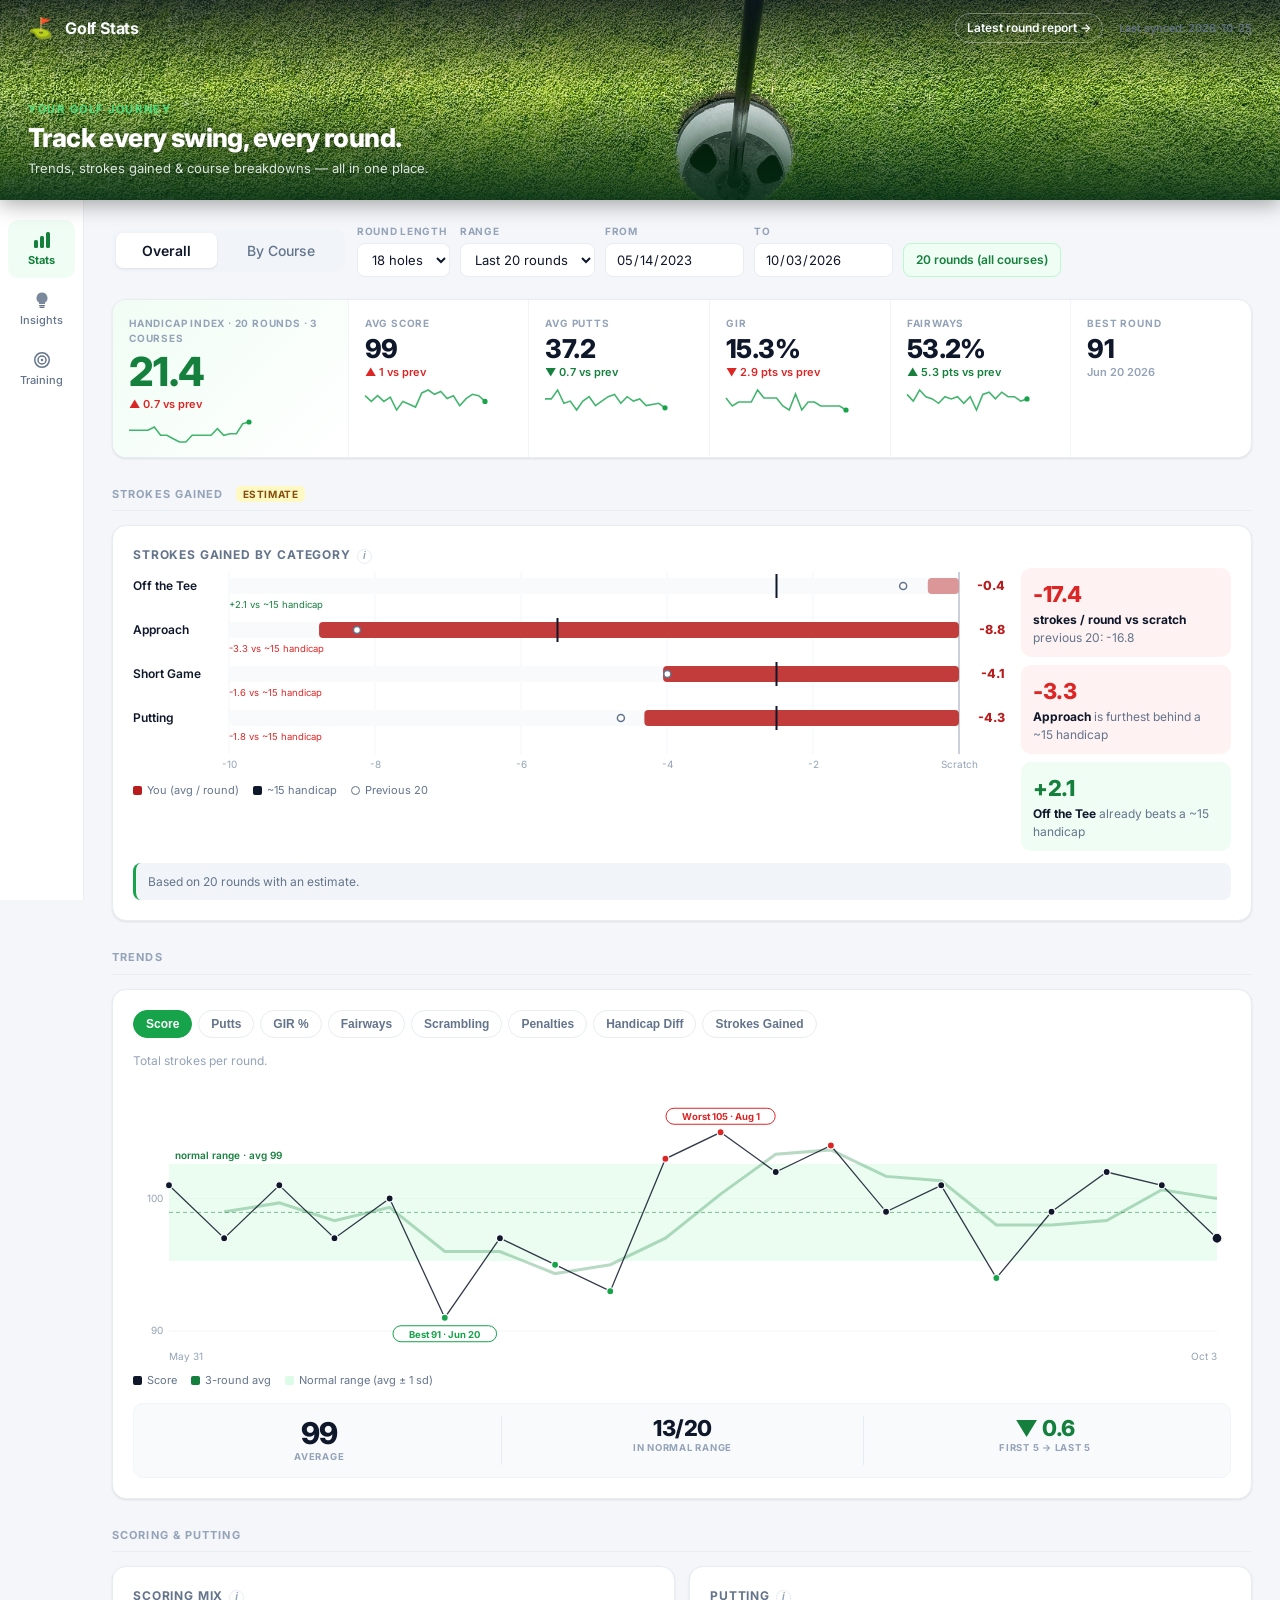
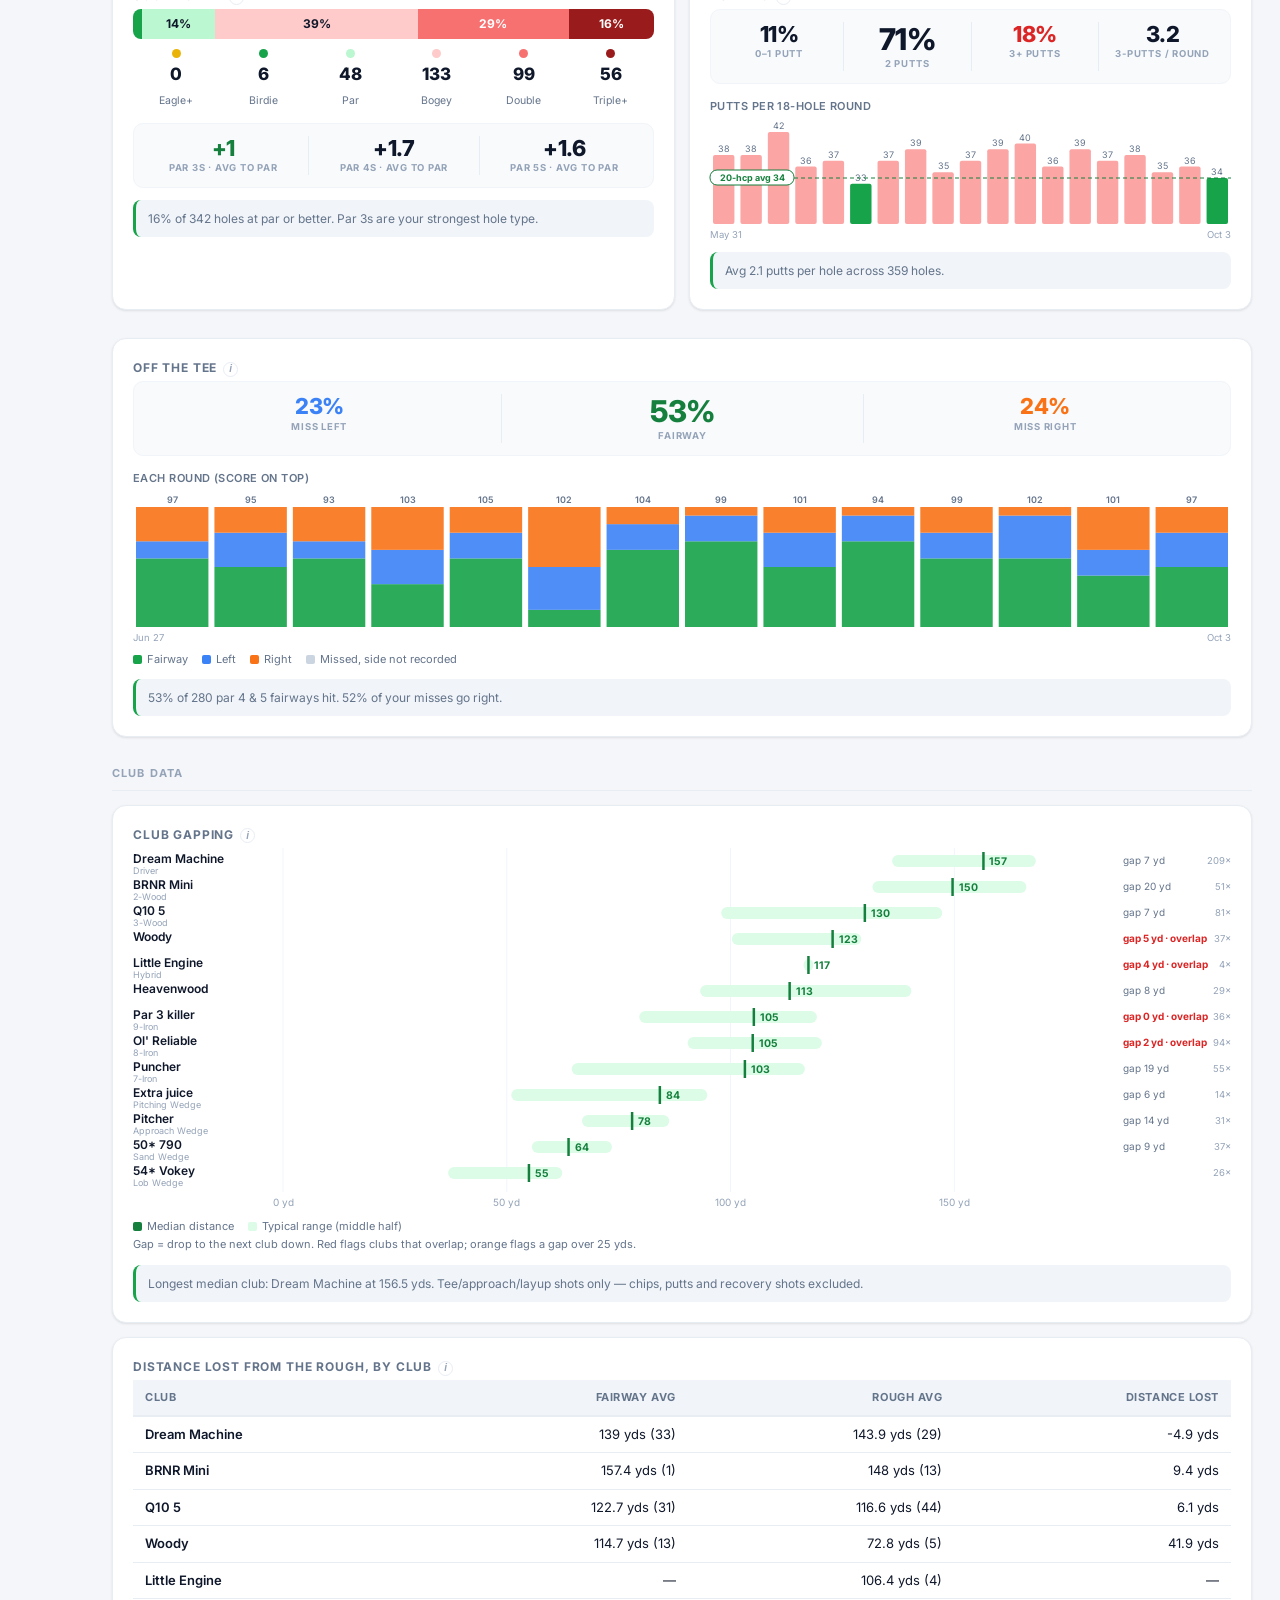
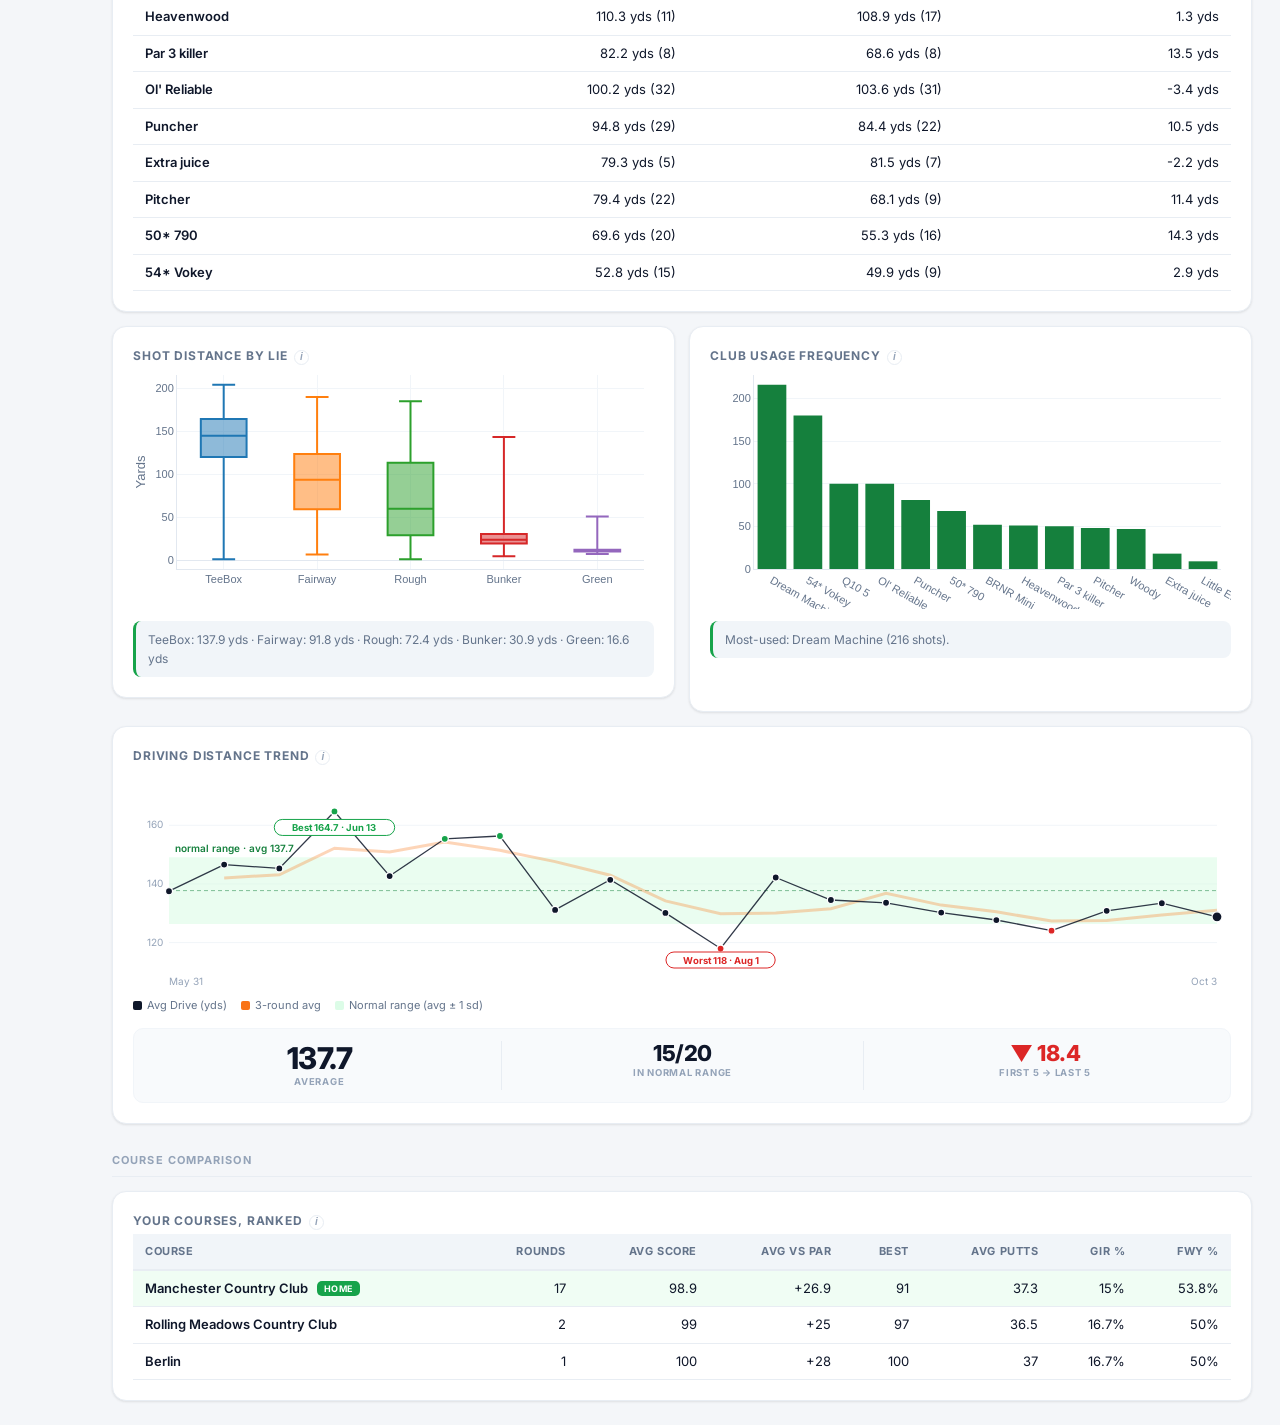
==== commit 26c0faad: "Polish dashboard with breakdown-style sections and add round report Restyle the existing dashboard s" ====
--- a/dashboard/index.html
+++ b/dashboard/index.html
@@ -22,7 +22,10 @@
           <span class="logo">⛳</span>
           <h1>Golf Stats</h1>
         </div>
-        <span id="last-updated" class="last-updated"></span>
+        <div class="header-right">
+          <a class="report-link" href="round.html">Latest round report →</a>
+          <span id="last-updated" class="last-updated"></span>
+        </div>
       </div>
       <div class="hero-content">
         <p class="hero-eyebrow">Your Golf Journey</p>
@@ -109,53 +112,16 @@
           <div class="sub-panel active" data-panel="stats">
             <p class="panel-intro">Charts and trends across all your rounds. Use the <strong>Overall</strong> / <strong>By
                 Course</strong> tabs to switch views, and the filters above to narrow by round length or date range.</p>
-            <div class="kpi-row">
-              <div class="kpi-card">
-                <div class="kpi-label">Rounds</div>
-                <div class="kpi-value" id="ok-rounds">—</div>
-              </div>
-              <div class="kpi-card">
-                <div class="kpi-label">Courses</div>
-                <div class="kpi-value" id="ok-courses">—</div>
-              </div>
-              <div class="kpi-card">
-                <div class="kpi-label">Avg Score</div>
-                <div class="kpi-value" id="ok-score">—</div>
-              </div>
-              <div class="kpi-card">
-                <div class="kpi-label">Avg Putts</div>
-                <div class="kpi-value" id="ok-putts">—</div>
-              </div>
-              <div class="kpi-card">
-                <div class="kpi-label">GIR %</div>
-                <div class="kpi-value" id="ok-gir">—</div>
-              </div>
-              <div class="kpi-card">
-                <div class="kpi-label">Fairway %</div>
-                <div class="kpi-value" id="ok-fwy">—</div>
-              </div>
-              <div class="kpi-card">
-                <div class="kpi-label">Handicap Idx</div>
-                <div class="kpi-value" id="ok-hcap">—</div>
-              </div>
-            </div>
+            <div id="ok-band" class="kpi-band"></div>
         
             <h3 class="section-title">Strokes Gained <span class="est-tag">estimate</span></h3>
-            <div class="chart-grid-2">
-              <div class="chart-card">
-                <div class="chart-title">Strokes Gained by Category</div>
-                <div class="chart-desc">Estimated strokes gained vs a scratch-golfer baseline. Bars below zero are strokes
-                  you're losing there — the longest red bar is your biggest opportunity.</div>
-                <div id="chart-o-sg"></div>
-                <div id="summary-o-sg" class="chart-summary"></div>
-              </div>
-              <div class="chart-card">
-                <div class="chart-title">Total Strokes Gained per Round</div>
-                <div class="chart-desc">Estimated total strokes gained vs scratch each round. An upward trend means you're
-                  closing the gap to scratch over time.</div>
-                <div id="chart-o-sg-trend"></div>
-                <div id="summary-o-sg-trend" class="chart-summary"></div>
-              </div>
+            <div class="chart-card">
+              <div class="chart-title">Strokes Gained by Category</div>
+              <div class="chart-desc">Estimated strokes gained vs a scratch-golfer baseline. Bars run left of scratch where you're losing
+                strokes; the black tick is a typical ~15 handicap, and the hollow dot is the same number of rounds before this window.
+                The per-round trend is under Trends → Strokes Gained.</div>
+              <div id="chart-o-sg"></div>
+              <div id="summary-o-sg" class="chart-summary"></div>
             </div>
         
             <h3 class="section-title">Trends</h3>
@@ -169,26 +135,20 @@
             <h3 class="section-title">Scoring &amp; Putting</h3>
             <div class="chart-grid-2">
               <div class="chart-card">
-                <div class="chart-title">Scoring Summary</div>
-                <div class="chart-desc">Distribution of all hole outcomes across every round in the current filter.</div>
+                <div class="chart-title">Scoring Mix</div>
+                <div class="chart-desc">Every hole outcome across the rounds in the current filter, plus your average score to par on par 3s, 4s and 5s.</div>
                 <div id="chart-o-scoring-donut"></div>
                 <div id="summary-o-scoring-donut" class="chart-summary"></div>
               </div>
               <div class="chart-card">
-                <div class="chart-title">Putting Summary</div>
-                <div class="chart-desc">Breakdown of 1-putt, 2-putt, and 3-putt-or-worse holes across all rounds.</div>
+                <div class="chart-title">Putting</div>
+                <div class="chart-desc">Share of holes with 0–1, 2 and 3+ putts, and total putts in each 18-hole round against a typical 20-handicap (34).</div>
                 <div id="chart-o-putting-donut"></div>
                 <div id="summary-o-putting-donut" class="chart-summary"></div>
               </div>
-              <div class="chart-card">
-                <div class="chart-title">Scoring by Par Type</div>
-                <div class="chart-desc">Average strokes relative to par on par-3, par-4, and par-5 holes.</div>
-                <div id="chart-o-par-type"></div>
-                <div id="summary-o-par-type" class="chart-summary"></div>
-              </div>
-              <div class="chart-card">
-                <div class="chart-title">Fairway Miss Direction</div>
-                <div class="chart-desc">Breakdown of tee shots: fairway hit vs. missed left vs. missed right.</div>
+              <div class="chart-card" style="grid-column:1 / -1">
+                <div class="chart-title">Off the Tee</div>
+                <div class="chart-desc">Par 4 and 5 tee shots: fairway hit vs. missed left vs. missed right, overall and round by round.</div>
                 <div id="chart-o-fwy-miss"></div>
                 <div id="summary-o-fwy-miss" class="chart-summary"></div>
               </div>
@@ -196,9 +156,9 @@
         
             <h3 class="section-title">Club Data</h3>
             <div class="chart-card">
-              <div class="chart-title">Distance Distribution by Club</div>
-              <div class="chart-desc">Box plot of shot distances per club. Box = middle 50%, center line = median. Requires CT10
-                sensor data.</div>
+              <div class="chart-title">Club Gapping</div>
+              <div class="chart-desc">Full-swing distances per club, longest first. The bar is the middle half of your shots and the tick
+                is the median; the gap column shows the drop to the next club. Requires CT10 sensor data.</div>
               <div id="chart-o-club-box"></div>
               <div id="summary-o-club-box" class="chart-summary"></div>
             </div>
@@ -337,42 +297,13 @@
               <div id="ringer-table-wrap"></div>
             </div>
 
-            <div class="kpi-row kpi-row-course">
-              <div class="kpi-card">
-                <div class="kpi-label">Rounds</div>
-                <div class="kpi-value" id="ck-rounds">—</div>
-              </div>
-              <div class="kpi-card">
-                <div class="kpi-label">Avg Score</div>
-                <div class="kpi-value" id="ck-score">—</div>
-              </div>
-              <div class="kpi-card">
-                <div class="kpi-label">Avg vs Par</div>
-                <div class="kpi-value" id="ck-vspar">—</div>
-              </div>
-              <div class="kpi-card">
-                <div class="kpi-label">Best Round</div>
-                <div class="kpi-value" id="ck-best">—</div>
-              </div>
-              <div class="kpi-card">
-                <div class="kpi-label">Avg Putts</div>
-                <div class="kpi-value" id="ck-putts">—</div>
-              </div>
-              <div class="kpi-card">
-                <div class="kpi-label">GIR %</div>
-                <div class="kpi-value" id="ck-gir">—</div>
-              </div>
-              <div class="kpi-card">
-                <div class="kpi-label">Fairway %</div>
-                <div class="kpi-value" id="ck-fwy">—</div>
-              </div>
-            </div>
+            <div id="ck-band" class="kpi-band"></div>
 
             <h3 class="section-title">Overview</h3>
             <div class="chart-card">
-              <div class="chart-title">Score &amp; Score vs Par Over Visits</div>
-              <div class="chart-desc">Your total score and strokes vs par each round here. The dotted line is a 3-round moving average
-                — a downward slope means you're improving.</div>
+              <div class="chart-title">Score Over Visits</div>
+              <div class="chart-desc">Your total score each round here. The shaded band is your normal range (average ± one standard
+                deviation) and the faint line is a 3-round moving average — a downward slope means you're improving.</div>
               <div id="chart-c-score-trend"></div>
               <div id="summary-c-score-trend" class="chart-summary"></div>
               </div>
@@ -383,13 +314,14 @@
               </div>
 
             <h3 class="section-title">Per-Hole Breakdown</h3>
+            <div class="chart-card">
+              <div class="chart-title">Where This Course Scores You</div>
+              <div class="chart-desc">Every result on every hole for the rounds in the filter, best at the top. The number under each
+                column is your average score to par on that hole.</div>
+              <div id="chart-c-hole-score"></div>
+              <div id="summary-c-hole-score" class="chart-summary"></div>
+            </div>
             <div class="chart-grid-2">
-              <div class="chart-card">
-                <div class="chart-title">Score by Hole</div>
-                <div class="chart-desc">Best, average, and worst score on each hole with par for reference.</div>
-                <div id="chart-c-hole-score"></div>
-                <div id="summary-c-hole-score" class="chart-summary"></div>
-                </div>
                 <div class="chart-card">
                   <div class="chart-title">GIR % by Hole</div>
                 <div class="chart-desc">How often you reach each green in regulation here.</div>
@@ -448,8 +380,8 @@
 <div class="chart-grid-2">
   <div class="chart-card">
     <div class="chart-title">How You Play Here vs Everywhere</div>
-                <div class="chart-desc">Your key stats at this course vs your averages across all courses. Green = better here than your
-                  norm.</div>
+                <div class="chart-desc">Each stat at this course (filled dot) against your average across all courses in the filter (hollow
+                  dot). The line is green where you play better here.</div>
                 <div id="course-vs-table"></div>
                 </div>
                 <div class="chart-card">
--- a/dashboard/styles.css
+++ b/dashboard/styles.css
@@ -84,6 +84,23 @@
   letter-spacing: -.2px;
   color: #f8fafc;
 }
+
+.header-right {
+  display: flex;
+  align-items: center;
+  gap: 16px;
+}
+.report-link {
+  font-size: 12px;
+  font-weight: 600;
+  color: #f8fafc;
+  text-decoration: none;
+  padding: 5px 11px;
+  border: 1px solid rgba(248, 250, 252, .35);
+  border-radius: 999px;
+  white-space: nowrap;
+}
+.report-link:hover { background: rgba(248, 250, 252, .12); }
 
 .last-updated {
   font-size: 11px;
@@ -1644,3 +1661,132 @@
   .kpi-row, .kpi-row-course { grid-template-columns: repeat(2, 1fr); }
   .hero-sub { display: none; }
 }
+
+/* ── Breakdowns: stat strips, KPI band, result colours, SVG charts ───────────── */
+:root {
+  --res-eagle: #eab308; --res-birdie: #16a34a; --res-par: #bbf7d0;
+  --res-bogey: #fecaca; --res-double: #f87171; --res-triple: #991b1b;
+  --neg: #dc2626; --panel: #f8fafc;
+}
+.chart-summary:empty { display: none; }
+.bd-chart svg { display: block; overflow: visible; }
+.bd-chart svg text { font-family: inherit; }
+.up { color: var(--primary-dark); }
+.down { color: var(--neg); }
+.flat { color: var(--text-subtle); }
+
+/* Stat strip: one shaded band with dividers and big numbers */
+.stat-strip { display: grid; grid-auto-flow: column; grid-auto-columns: minmax(0, 1fr); background: var(--panel); border: 1px solid var(--border-light); border-radius: 10px; padding: 12px 4px; margin-top: 14px; }
+.stat-strip:first-child { margin-top: 0; }
+.stat-strip > div { text-align: center; padding: 0 8px; border-left: 1px solid var(--border); min-width: 0; }
+.stat-strip > div:first-child { border-left: 0; }
+.stat-strip b { display: block; font-size: 22px; font-weight: 800; letter-spacing: -.5px; line-height: 1.15; }
+.stat-strip .big b { font-size: 30px; }
+.stat-strip span { display: block; font-size: 9.5px; font-weight: 700; letter-spacing: .08em; text-transform: uppercase; color: var(--text-subtle); }
+.stat-strip small { display: block; font-size: 11px; font-weight: 600; margin-top: 2px; }
+@media (max-width: 520px) {
+  .stat-strip { grid-auto-flow: row; grid-template-columns: 1fr 1fr; row-gap: 12px; }
+  .stat-strip > div:nth-child(odd) { border-left: 0; }
+}
+
+/* KPI band (replaces the KPI tile row) */
+.kpi-band { display: grid; grid-template-columns: 1.3fr repeat(5, minmax(0, 1fr)); background: var(--card); border: 1px solid var(--border); border-radius: var(--radius); box-shadow: var(--shadow-sm); overflow: hidden; margin-bottom: 14px; }
+.kpi-band > div { padding: 16px 16px 12px; border-left: 1px solid var(--border-light); min-width: 0; }
+.kpi-band > div:first-child { border-left: 0; background: linear-gradient(135deg, var(--primary-muted), #fff); }
+.kpi-band .lbl { font-size: 10px; font-weight: 700; letter-spacing: .08em; text-transform: uppercase; color: var(--text-subtle); }
+.kpi-band .val { font-size: 26px; font-weight: 800; letter-spacing: -.6px; line-height: 1.2; margin-top: 2px; }
+.kpi-band > div:first-child .val { font-size: 40px; color: var(--primary-dark); }
+.kpi-band .delta { display: block; font-size: 11px; font-weight: 600; }
+.kpi-band svg { display: block; margin-top: 6px; overflow: visible; }
+@media (max-width: 900px) {
+  .kpi-band { grid-template-columns: repeat(3, minmax(0, 1fr)); }
+  .kpi-band > div:nth-child(3n+1) { border-left: 0; }
+  .kpi-band > div:nth-child(n+4) { border-top: 1px solid var(--border-light); }
+}
+@media (max-width: 520px) {
+  .kpi-band { grid-template-columns: repeat(2, minmax(0, 1fr)); }
+  .kpi-band > div { border-left: 1px solid var(--border-light) !important; border-top: 1px solid var(--border-light); }
+  .kpi-band > div:nth-child(odd) { border-left: 0 !important; }
+  .kpi-band > div:first-child { grid-column: 1 / -1; border-top: 0; }
+  .kpi-band > div:nth-child(2) { border-left: 0 !important; }
+  .kpi-band > div:nth-child(3) { border-left: 1px solid var(--border-light) !important; }
+}
+
+.bd-legend { display: flex; flex-wrap: wrap; gap: 6px 14px; font-size: 11px; color: var(--text-muted); margin-top: 8px; }
+.bd-legend i { display: inline-block; width: 9px; height: 9px; border-radius: 2px; margin-right: 5px; vertical-align: -1px; }
+.bd-legend i.dot { border-radius: 50%; }
+.bd-quote { margin-top: 12px; font-size: 12.5px; color: var(--text-muted); padding: 9px 12px; background: var(--border-light); border-radius: 8px; border-left: 3px solid var(--primary); line-height: 1.6; }
+.bd-sublabel { font-size: 11px; color: var(--text-muted); font-weight: 600; letter-spacing: .04em; text-transform: uppercase; margin: 14px 0 6px; }
+
+/* Strokes gained: bars + side cards */
+.sg-wrap { display: grid; grid-template-columns: minmax(0, 1fr) 210px; gap: 16px; }
+.sg-side { display: flex; flex-direction: column; gap: 8px; }
+.sg-side > div { border-radius: 10px; padding: 10px 12px; background: var(--primary-muted); font-size: 12px; color: var(--text-muted); }
+.sg-side > div.bad { background: #fef2f2; }
+.sg-side b { display: block; font-size: 22px; font-weight: 800; letter-spacing: -.5px; }
+.sg-side strong { color: var(--text); }
+@media (max-width: 700px) { .sg-wrap { grid-template-columns: 1fr; } }
+
+/* Scoring mix */
+.mix-bar { display: flex; height: 30px; border-radius: 8px; overflow: hidden; font-size: 12px; font-weight: 700; }
+.mix-bar div { display: flex; align-items: center; justify-content: center; min-width: 0; }
+.mix-keys { display: grid; grid-template-columns: repeat(6, minmax(0, 1fr)); text-align: center; margin: 10px 0 0; }
+.mix-keys i { display: block; width: 9px; height: 9px; border-radius: 50%; margin: 0 auto 4px; }
+.mix-keys b { display: block; font-size: 17px; font-weight: 800; }
+.mix-keys span { font-size: 10.5px; color: var(--text-muted); }
+
+/* Focus + insights */
+.bd-focus { display: grid; grid-template-columns: auto 1fr; gap: 20px; align-items: center; background: var(--card); border: 1px solid var(--border); border-radius: var(--radius); box-shadow: var(--shadow-sm); padding: 20px; }
+.bd-focus.good { grid-template-columns: 1fr; background: var(--primary-muted); }
+.bd-focus-num { text-align: center; padding-right: 20px; border-right: 1px solid var(--border); }
+.bd-focus-num b { display: block; font-size: 40px; font-weight: 800; color: var(--neg); letter-spacing: -1px; line-height: 1.1; }
+.bd-focus-num span { font-size: 10px; font-weight: 700; letter-spacing: .08em; text-transform: uppercase; color: var(--text-subtle); }
+.bd-focus-num small { display: block; margin-top: 6px; font-size: 11px; color: var(--text-muted); }
+.bd-focus .eyebrow { font-size: 10px; font-weight: 700; letter-spacing: .1em; text-transform: uppercase; color: var(--primary-dark); }
+.bd-focus h4 { font-size: 17px; margin: 2px 0 4px; }
+.bd-focus p { color: var(--text-muted); font-size: 13px; }
+.bd-focus ol { margin: 8px 0 0 18px; color: var(--text-muted); font-size: 13px; }
+.bd-focus ol li { margin-top: 2px; }
+@media (max-width: 560px) { .bd-focus { grid-template-columns: 1fr; } .bd-focus-num { border: 0; padding: 0; text-align: left; } }
+
+.insight-rows { display: grid; gap: 8px; }
+.insight-row { background: var(--card); border: 1px solid var(--border); border-radius: 12px; box-shadow: var(--shadow-sm); overflow: hidden; }
+.insight-row > summary { list-style: none; cursor: pointer; display: grid; grid-template-columns: 110px minmax(0, 1fr) auto auto; gap: 12px; align-items: center; padding: 12px 14px; }
+.insight-row > summary::-webkit-details-marker { display: none; }
+.insight-row .tag { font-size: 9.5px; font-weight: 700; letter-spacing: .08em; text-transform: uppercase; color: var(--text-subtle); }
+.insight-row .ttl { font-weight: 600; font-size: 13px; }
+.insight-row .sev { font-size: 9.5px; font-weight: 700; letter-spacing: .06em; text-transform: uppercase; padding: 3px 8px; border-radius: 999px; background: var(--border-light); color: var(--text-muted); }
+.insight-row .sev.high { background: #fee2e2; color: #b91c1c; }
+.insight-row .sev.med { background: #ffedd5; color: #c2410c; }
+.insight-row .sev.good { background: var(--primary-muted); color: var(--primary-dark); }
+.insight-row .v { font-weight: 800; font-size: 16px; text-align: right; min-width: 70px; }
+.insight-row .v small { display: block; font-size: 10px; font-weight: 500; color: var(--text-subtle); }
+.insight-row .detail { padding: 0 14px 14px 136px; font-size: 12.5px; color: var(--text-muted); line-height: 1.6; }
+.insight-row .detail .tip { margin-top: 6px; color: var(--text); }
+@media (max-width: 560px) {
+  .insight-row > summary { grid-template-columns: minmax(0, 1fr) auto; }
+  .insight-row .tag { grid-column: 1 / -1; }
+  .insight-row .sev { display: none; }
+  .insight-row .detail { padding-left: 14px; }
+}
+
+/* Records row */
+.records-row { display: grid; grid-template-columns: repeat(auto-fit, minmax(120px, 1fr)); row-gap: 14px; }
+.records-row > div { padding: 0 14px; border-left: 1px solid var(--border); }
+.records-row > div:first-child { padding-left: 0; border-left: 0; }
+.records-row b { display: block; font-size: 28px; font-weight: 800; letter-spacing: -.6px; color: var(--primary-dark); line-height: 1.2; }
+.records-row span { display: block; font-size: 12px; font-weight: 600; }
+.records-row small { font-size: 11px; color: var(--text-subtle); }
+
+/* Result heatmap (every hole, every round) */
+.result-heat { display: grid; grid-template-columns: 1fr 1fr; gap: 16px; }
+.result-heat-nine { display: grid; grid-template-columns: repeat(9, minmax(0, 1fr)); gap: 3px; }
+.result-heat .hn { text-align: center; font-size: 10px; font-weight: 700; margin-bottom: 3px; color: var(--text-muted); }
+.result-heat .cell { height: 9px; border-radius: 2px; margin-bottom: 1px; }
+.result-heat .av { text-align: center; font-size: 10px; font-weight: 700; margin-top: 4px; }
+@media (max-width: 700px) { .result-heat { grid-template-columns: 1fr; } }
+
+/* Ringer chips */
+.ringer-table td.ringer-chip { font-weight: 700; border-radius: 4px; }
+.ringer-table td.ringer-chip.is-best { box-shadow: inset 0 0 0 2px var(--text); }
+.ringer-table { border-collapse: separate; border-spacing: 2px; }
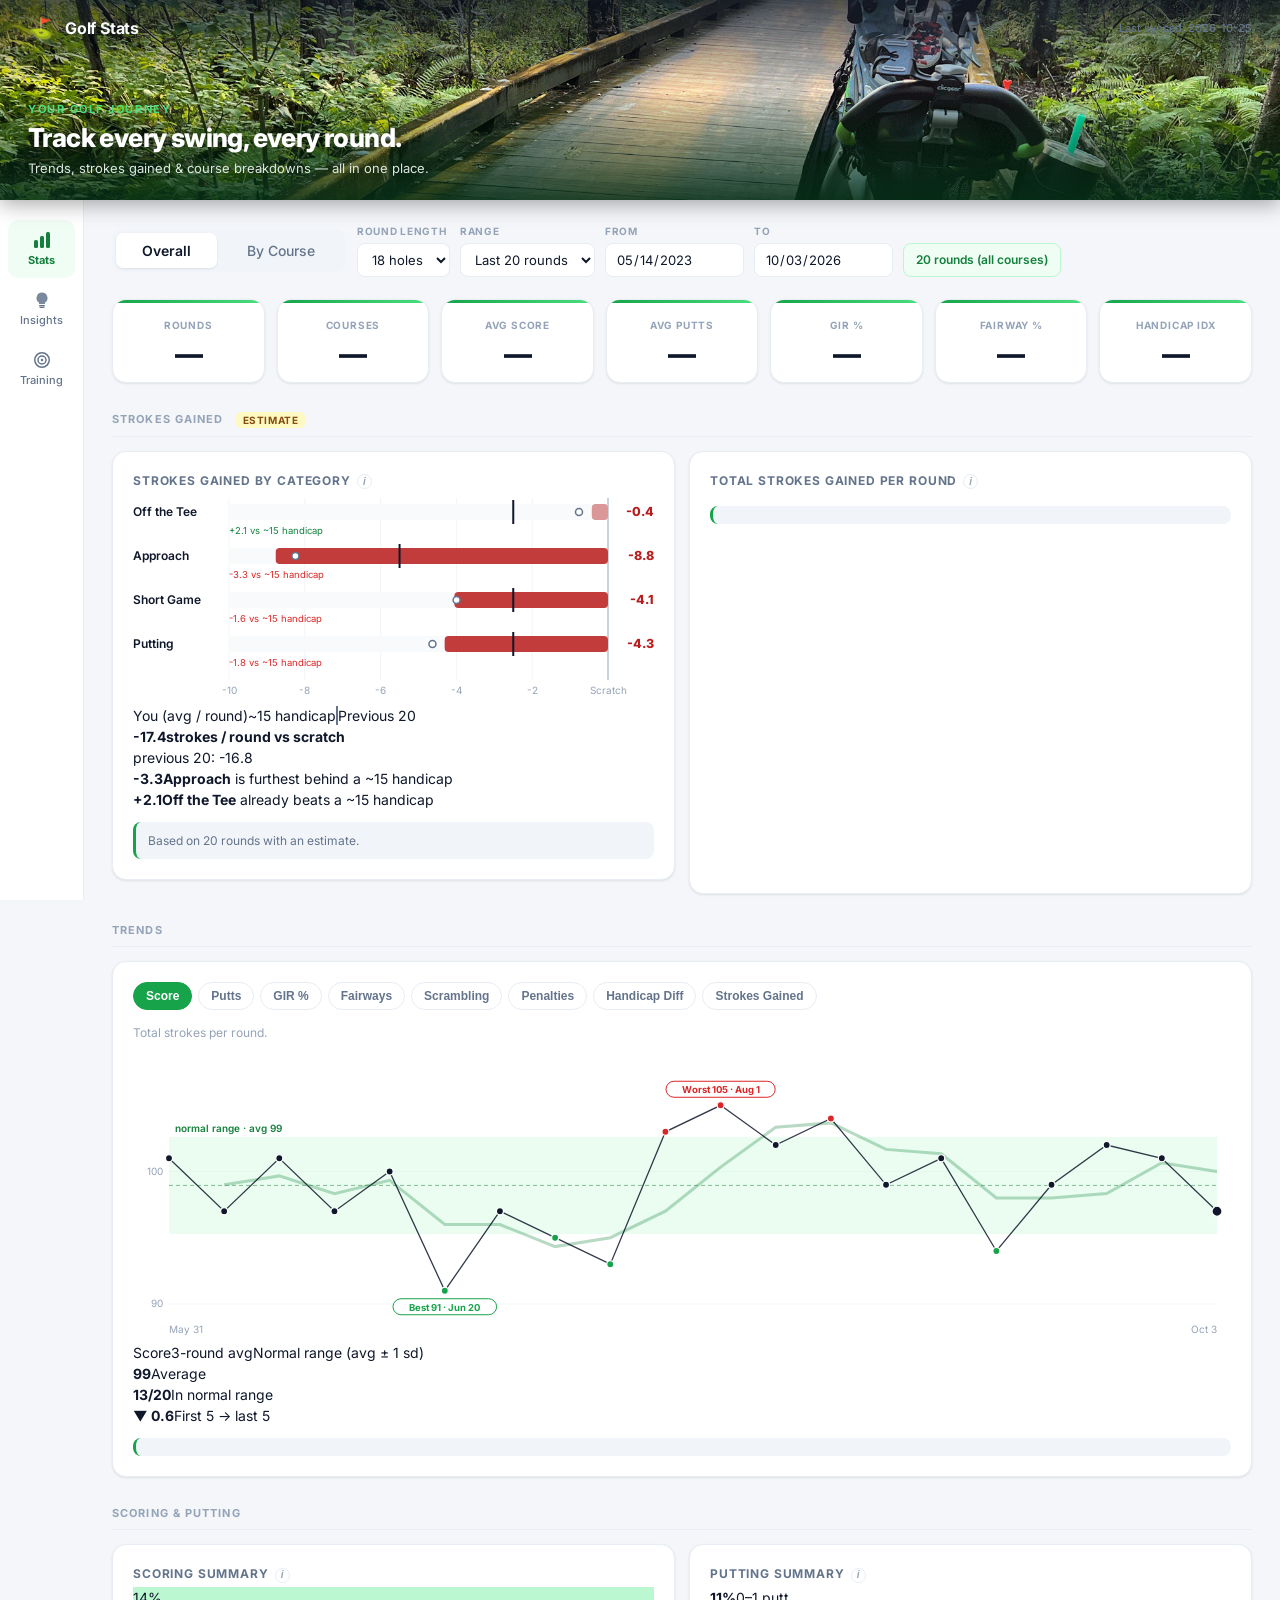
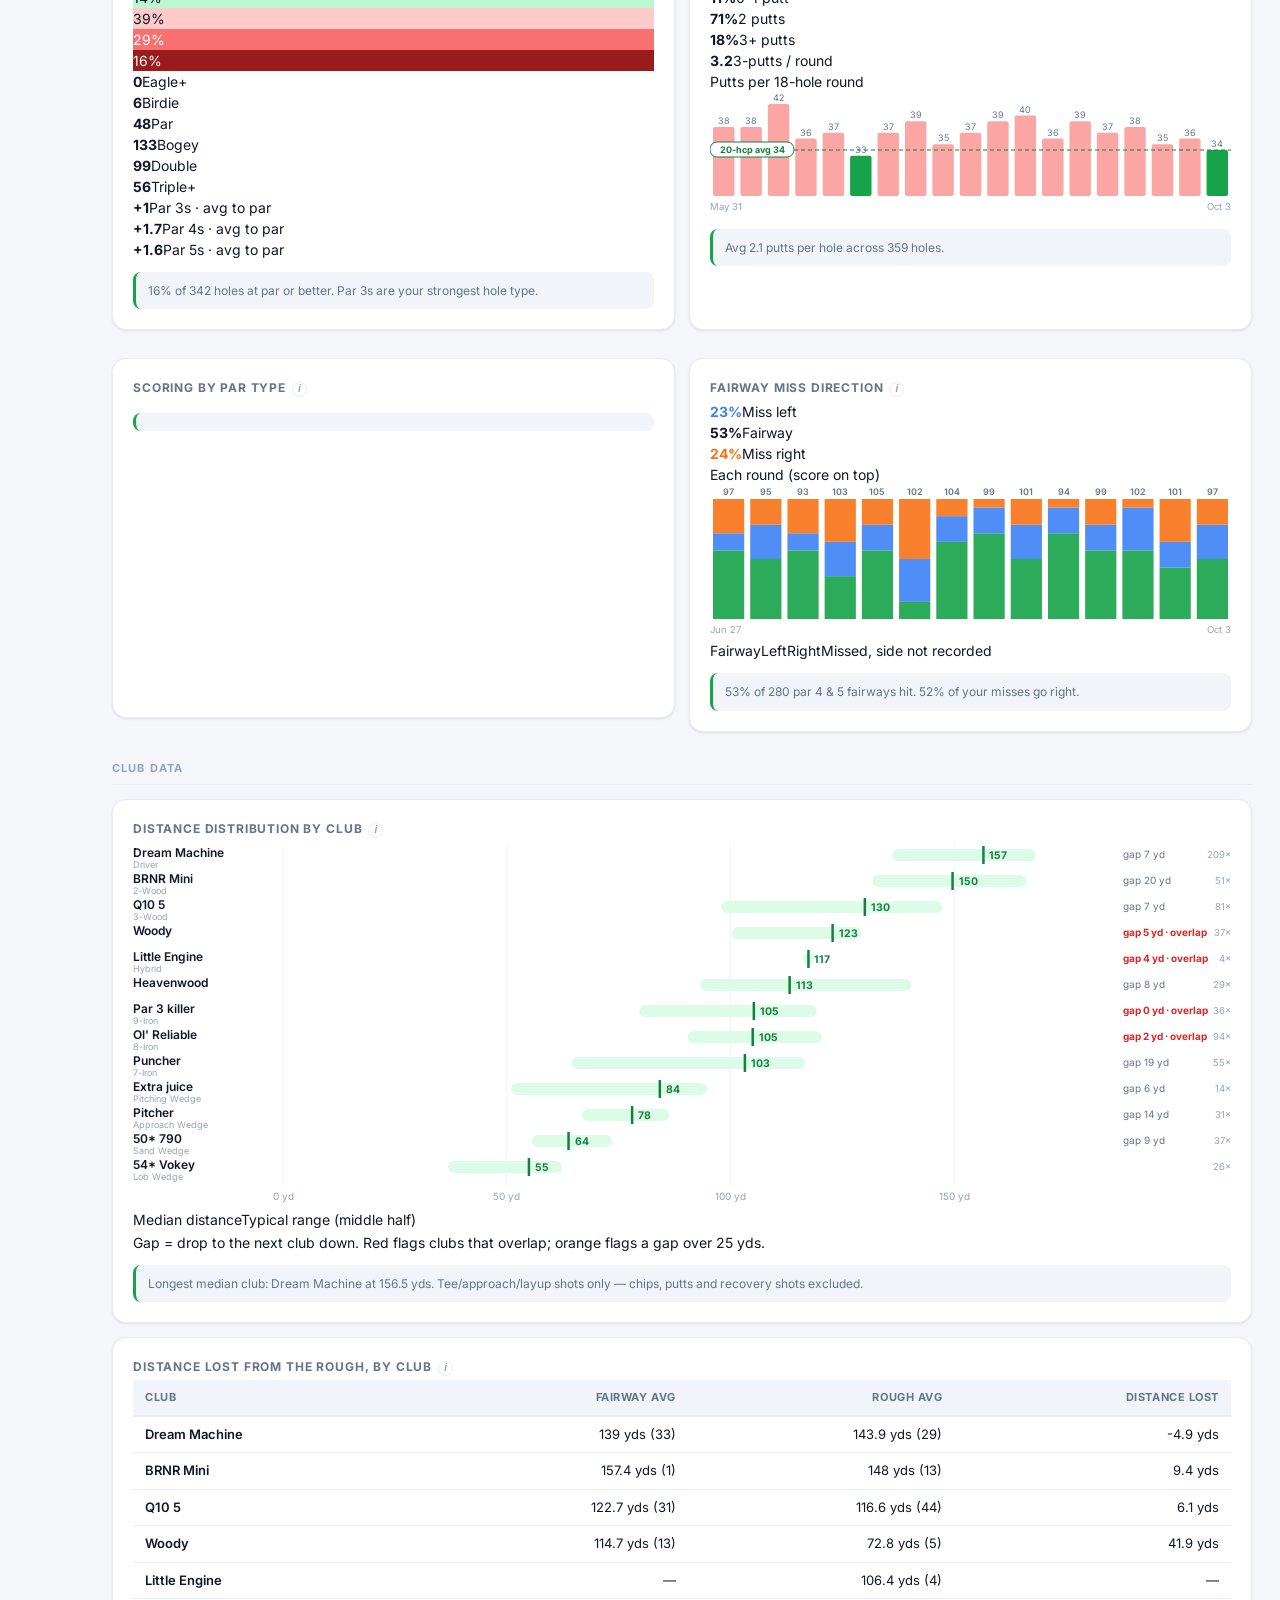
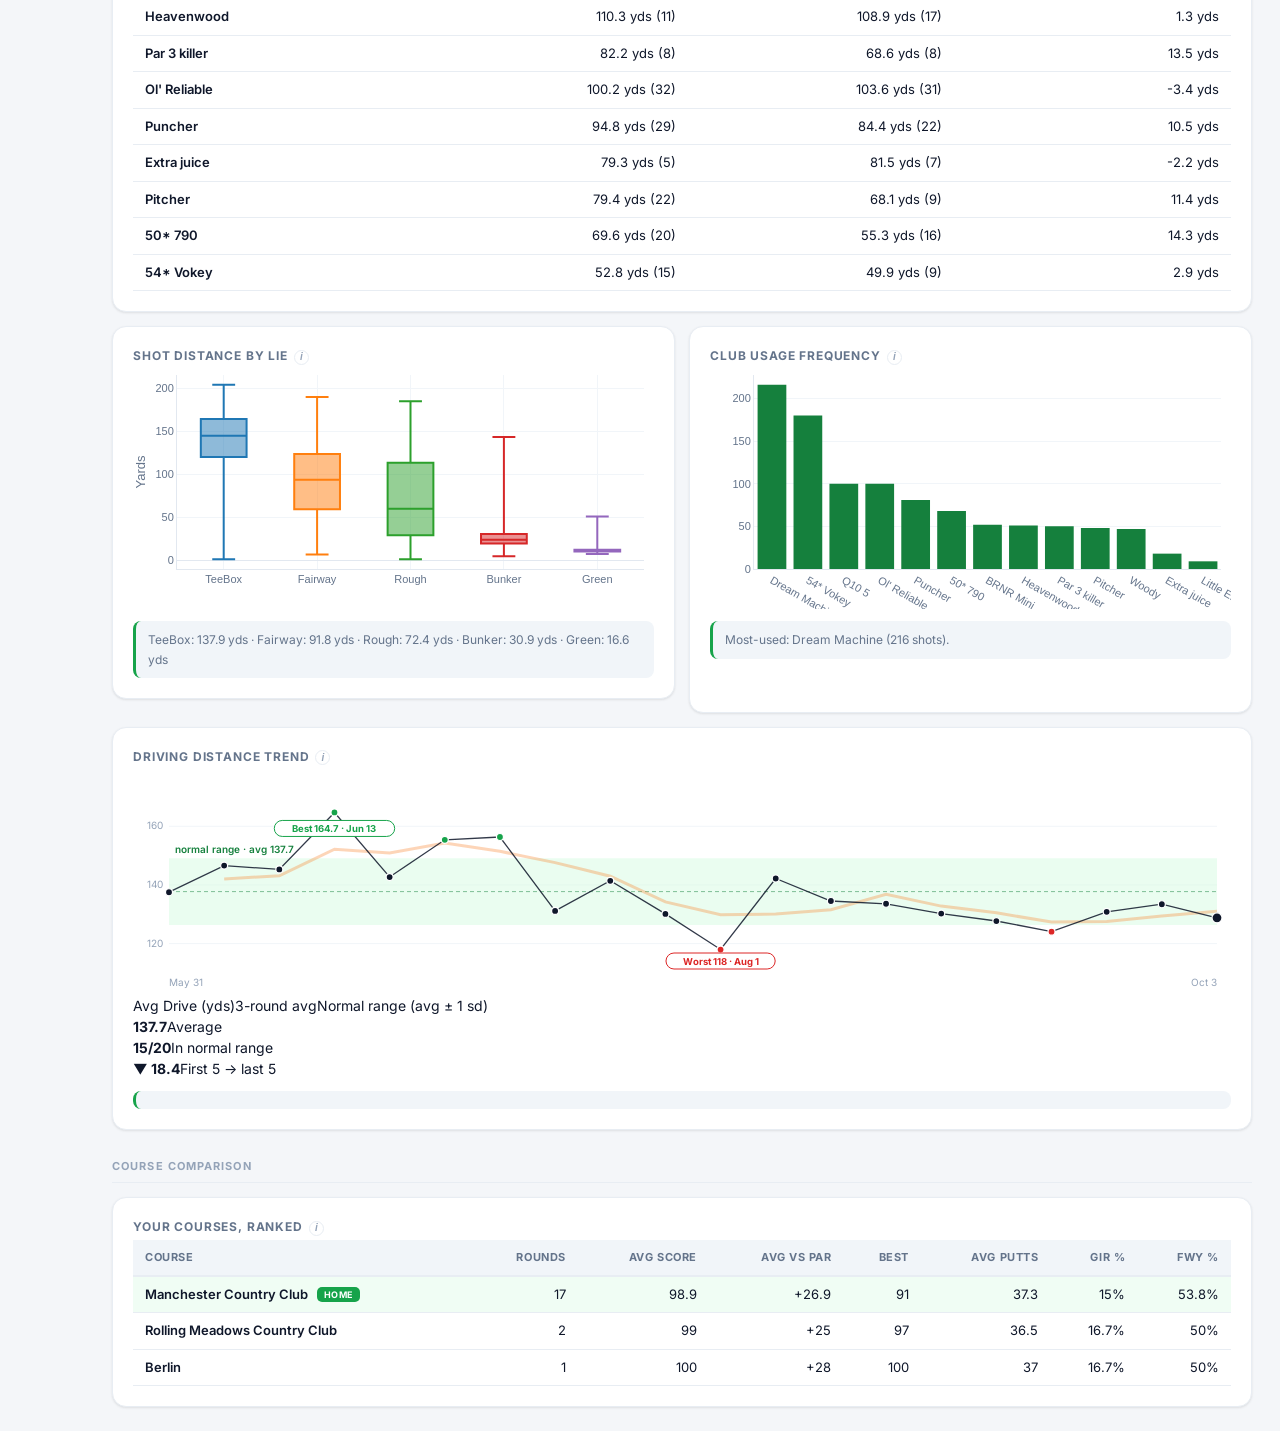
==== commit e11e9d9f: "collapse ringer card" ====
--- a/dashboard/index.html
+++ b/dashboard/index.html
@@ -22,10 +22,7 @@
           <span class="logo">⛳</span>
           <h1>Golf Stats</h1>
         </div>
-        <div class="header-right">
-          <a class="report-link" href="round.html">Latest round report →</a>
-          <span id="last-updated" class="last-updated"></span>
-        </div>
+        <span id="last-updated" class="last-updated"></span>
       </div>
       <div class="hero-content">
         <p class="hero-eyebrow">Your Golf Journey</p>
@@ -112,16 +109,53 @@
           <div class="sub-panel active" data-panel="stats">
             <p class="panel-intro">Charts and trends across all your rounds. Use the <strong>Overall</strong> / <strong>By
                 Course</strong> tabs to switch views, and the filters above to narrow by round length or date range.</p>
-            <div id="ok-band" class="kpi-band"></div>
+            <div class="kpi-row">
+              <div class="kpi-card">
+                <div class="kpi-label">Rounds</div>
+                <div class="kpi-value" id="ok-rounds">—</div>
+              </div>
+              <div class="kpi-card">
+                <div class="kpi-label">Courses</div>
+                <div class="kpi-value" id="ok-courses">—</div>
+              </div>
+              <div class="kpi-card">
+                <div class="kpi-label">Avg Score</div>
+                <div class="kpi-value" id="ok-score">—</div>
+              </div>
+              <div class="kpi-card">
+                <div class="kpi-label">Avg Putts</div>
+                <div class="kpi-value" id="ok-putts">—</div>
+              </div>
+              <div class="kpi-card">
+                <div class="kpi-label">GIR %</div>
+                <div class="kpi-value" id="ok-gir">—</div>
+              </div>
+              <div class="kpi-card">
+                <div class="kpi-label">Fairway %</div>
+                <div class="kpi-value" id="ok-fwy">—</div>
+              </div>
+              <div class="kpi-card">
+                <div class="kpi-label">Handicap Idx</div>
+                <div class="kpi-value" id="ok-hcap">—</div>
+              </div>
+            </div>
         
             <h3 class="section-title">Strokes Gained <span class="est-tag">estimate</span></h3>
-            <div class="chart-card">
-              <div class="chart-title">Strokes Gained by Category</div>
-              <div class="chart-desc">Estimated strokes gained vs a scratch-golfer baseline. Bars run left of scratch where you're losing
-                strokes; the black tick is a typical ~15 handicap, and the hollow dot is the same number of rounds before this window.
-                The per-round trend is under Trends → Strokes Gained.</div>
-              <div id="chart-o-sg"></div>
-              <div id="summary-o-sg" class="chart-summary"></div>
+            <div class="chart-grid-2">
+              <div class="chart-card">
+                <div class="chart-title">Strokes Gained by Category</div>
+                <div class="chart-desc">Estimated strokes gained vs a scratch-golfer baseline. Bars below zero are strokes
+                  you're losing there — the longest red bar is your biggest opportunity.</div>
+                <div id="chart-o-sg"></div>
+                <div id="summary-o-sg" class="chart-summary"></div>
+              </div>
+              <div class="chart-card">
+                <div class="chart-title">Total Strokes Gained per Round</div>
+                <div class="chart-desc">Estimated total strokes gained vs scratch each round. An upward trend means you're
+                  closing the gap to scratch over time.</div>
+                <div id="chart-o-sg-trend"></div>
+                <div id="summary-o-sg-trend" class="chart-summary"></div>
+              </div>
             </div>
         
             <h3 class="section-title">Trends</h3>
@@ -135,20 +169,26 @@
             <h3 class="section-title">Scoring &amp; Putting</h3>
             <div class="chart-grid-2">
               <div class="chart-card">
-                <div class="chart-title">Scoring Mix</div>
-                <div class="chart-desc">Every hole outcome across the rounds in the current filter, plus your average score to par on par 3s, 4s and 5s.</div>
+                <div class="chart-title">Scoring Summary</div>
+                <div class="chart-desc">Distribution of all hole outcomes across every round in the current filter.</div>
                 <div id="chart-o-scoring-donut"></div>
                 <div id="summary-o-scoring-donut" class="chart-summary"></div>
               </div>
               <div class="chart-card">
-                <div class="chart-title">Putting</div>
-                <div class="chart-desc">Share of holes with 0–1, 2 and 3+ putts, and total putts in each 18-hole round against a typical 20-handicap (34).</div>
+                <div class="chart-title">Putting Summary</div>
+                <div class="chart-desc">Breakdown of 1-putt, 2-putt, and 3-putt-or-worse holes across all rounds.</div>
                 <div id="chart-o-putting-donut"></div>
                 <div id="summary-o-putting-donut" class="chart-summary"></div>
               </div>
-              <div class="chart-card" style="grid-column:1 / -1">
-                <div class="chart-title">Off the Tee</div>
-                <div class="chart-desc">Par 4 and 5 tee shots: fairway hit vs. missed left vs. missed right, overall and round by round.</div>
+              <div class="chart-card">
+                <div class="chart-title">Scoring by Par Type</div>
+                <div class="chart-desc">Average strokes relative to par on par-3, par-4, and par-5 holes.</div>
+                <div id="chart-o-par-type"></div>
+                <div id="summary-o-par-type" class="chart-summary"></div>
+              </div>
+              <div class="chart-card">
+                <div class="chart-title">Fairway Miss Direction</div>
+                <div class="chart-desc">Breakdown of tee shots: fairway hit vs. missed left vs. missed right.</div>
                 <div id="chart-o-fwy-miss"></div>
                 <div id="summary-o-fwy-miss" class="chart-summary"></div>
               </div>
@@ -156,9 +196,9 @@
         
             <h3 class="section-title">Club Data</h3>
             <div class="chart-card">
-              <div class="chart-title">Club Gapping</div>
-              <div class="chart-desc">Full-swing distances per club, longest first. The bar is the middle half of your shots and the tick
-                is the median; the gap column shows the drop to the next club. Requires CT10 sensor data.</div>
+              <div class="chart-title">Distance Distribution by Club</div>
+              <div class="chart-desc">Box plot of shot distances per club. Box = middle 50%, center line = median. Requires CT10
+                sensor data.</div>
               <div id="chart-o-club-box"></div>
               <div id="summary-o-club-box" class="chart-summary"></div>
             </div>
@@ -283,27 +323,59 @@
             </div>
 
             <div id="ringer-card" class="chart-card ringer-card" style="display:none">
-              <div class="ringer-head">
-                <div>
-                  <div class="chart-title">Manchester Division Days Ringer</div>
+              <details class="ringer-details">
+                <summary class="ringer-summary">
+                  <span class="insights-toggle-icon"></span>
+                  <span class="chart-title">Manchester Division Days Ringer</span>
+                </summary>
+                <div class="ringer-head">
                   <div class="chart-desc">Rounds played on Thursday, Saturday, and Sunday. Set a start date to track across seasons.
                   </div>
-                </div>
-                <div class="filter-bar-item">
-                  <label for="ringer-start-date">Track From</label>
-                  <input type="date" id="ringer-start-date">
-                </div>
-              </div>
-              <div id="ringer-table-wrap"></div>
-            </div>
-
-            <div id="ck-band" class="kpi-band"></div>
+                  <div class="filter-bar-item">
+                    <label for="ringer-start-date">Track From</label>
+                    <input type="date" id="ringer-start-date">
+                  </div>
+                </div>
+                <div id="ringer-table-wrap"></div>
+              </details>
+            </div>
+
+            <div class="kpi-row kpi-row-course">
+              <div class="kpi-card">
+                <div class="kpi-label">Rounds</div>
+                <div class="kpi-value" id="ck-rounds">—</div>
+              </div>
+              <div class="kpi-card">
+                <div class="kpi-label">Avg Score</div>
+                <div class="kpi-value" id="ck-score">—</div>
+              </div>
+              <div class="kpi-card">
+                <div class="kpi-label">Avg vs Par</div>
+                <div class="kpi-value" id="ck-vspar">—</div>
+              </div>
+              <div class="kpi-card">
+                <div class="kpi-label">Best Round</div>
+                <div class="kpi-value" id="ck-best">—</div>
+              </div>
+              <div class="kpi-card">
+                <div class="kpi-label">Avg Putts</div>
+                <div class="kpi-value" id="ck-putts">—</div>
+              </div>
+              <div class="kpi-card">
+                <div class="kpi-label">GIR %</div>
+                <div class="kpi-value" id="ck-gir">—</div>
+              </div>
+              <div class="kpi-card">
+                <div class="kpi-label">Fairway %</div>
+                <div class="kpi-value" id="ck-fwy">—</div>
+              </div>
+            </div>
 
             <h3 class="section-title">Overview</h3>
             <div class="chart-card">
-              <div class="chart-title">Score Over Visits</div>
-              <div class="chart-desc">Your total score each round here. The shaded band is your normal range (average ± one standard
-                deviation) and the faint line is a 3-round moving average — a downward slope means you're improving.</div>
+              <div class="chart-title">Score &amp; Score vs Par Over Visits</div>
+              <div class="chart-desc">Your total score and strokes vs par each round here. The dotted line is a 3-round moving average
+                — a downward slope means you're improving.</div>
               <div id="chart-c-score-trend"></div>
               <div id="summary-c-score-trend" class="chart-summary"></div>
               </div>
@@ -314,14 +386,13 @@
               </div>
 
             <h3 class="section-title">Per-Hole Breakdown</h3>
-            <div class="chart-card">
-              <div class="chart-title">Where This Course Scores You</div>
-              <div class="chart-desc">Every result on every hole for the rounds in the filter, best at the top. The number under each
-                column is your average score to par on that hole.</div>
-              <div id="chart-c-hole-score"></div>
-              <div id="summary-c-hole-score" class="chart-summary"></div>
-            </div>
             <div class="chart-grid-2">
+              <div class="chart-card">
+                <div class="chart-title">Score by Hole</div>
+                <div class="chart-desc">Best, average, and worst score on each hole with par for reference.</div>
+                <div id="chart-c-hole-score"></div>
+                <div id="summary-c-hole-score" class="chart-summary"></div>
+                </div>
                 <div class="chart-card">
                   <div class="chart-title">GIR % by Hole</div>
                 <div class="chart-desc">How often you reach each green in regulation here.</div>
@@ -380,8 +451,8 @@
 <div class="chart-grid-2">
   <div class="chart-card">
     <div class="chart-title">How You Play Here vs Everywhere</div>
-                <div class="chart-desc">Each stat at this course (filled dot) against your average across all courses in the filter (hollow
-                  dot). The line is green where you play better here.</div>
+                <div class="chart-desc">Your key stats at this course vs your averages across all courses. Green = better here than your
+                  norm.</div>
                 <div id="course-vs-table"></div>
                 </div>
                 <div class="chart-card">
--- a/dashboard/styles.css
+++ b/dashboard/styles.css
@@ -85,23 +85,6 @@
   color: #f8fafc;
 }
 
-.header-right {
-  display: flex;
-  align-items: center;
-  gap: 16px;
-}
-.report-link {
-  font-size: 12px;
-  font-weight: 600;
-  color: #f8fafc;
-  text-decoration: none;
-  padding: 5px 11px;
-  border: 1px solid rgba(248, 250, 252, .35);
-  border-radius: 999px;
-  white-space: nowrap;
-}
-.report-link:hover { background: rgba(248, 250, 252, .12); }
-
 .last-updated {
   font-size: 11px;
   color: #64748b;
@@ -1036,6 +1019,19 @@
 .ringer-card {
   margin-bottom: 18px;
 }
+
+.ringer-summary {
+  display: flex;
+  align-items: center;
+  gap: 8px;
+  cursor: pointer;
+  list-style: none;
+  user-select: none;
+}
+.ringer-summary::-webkit-details-marker { display: none; }
+.ringer-summary .chart-title { margin: 0; }
+.ringer-details[open] .insights-toggle-icon::after { display: none; }
+.ringer-details[open] > .ringer-head { margin-top: 12px; }
 
 .ringer-head {
   display: flex;
@@ -1661,132 +1657,3 @@
   .kpi-row, .kpi-row-course { grid-template-columns: repeat(2, 1fr); }
   .hero-sub { display: none; }
 }
-
-/* ── Breakdowns: stat strips, KPI band, result colours, SVG charts ───────────── */
-:root {
-  --res-eagle: #eab308; --res-birdie: #16a34a; --res-par: #bbf7d0;
-  --res-bogey: #fecaca; --res-double: #f87171; --res-triple: #991b1b;
-  --neg: #dc2626; --panel: #f8fafc;
-}
-.chart-summary:empty { display: none; }
-.bd-chart svg { display: block; overflow: visible; }
-.bd-chart svg text { font-family: inherit; }
-.up { color: var(--primary-dark); }
-.down { color: var(--neg); }
-.flat { color: var(--text-subtle); }
-
-/* Stat strip: one shaded band with dividers and big numbers */
-.stat-strip { display: grid; grid-auto-flow: column; grid-auto-columns: minmax(0, 1fr); background: var(--panel); border: 1px solid var(--border-light); border-radius: 10px; padding: 12px 4px; margin-top: 14px; }
-.stat-strip:first-child { margin-top: 0; }
-.stat-strip > div { text-align: center; padding: 0 8px; border-left: 1px solid var(--border); min-width: 0; }
-.stat-strip > div:first-child { border-left: 0; }
-.stat-strip b { display: block; font-size: 22px; font-weight: 800; letter-spacing: -.5px; line-height: 1.15; }
-.stat-strip .big b { font-size: 30px; }
-.stat-strip span { display: block; font-size: 9.5px; font-weight: 700; letter-spacing: .08em; text-transform: uppercase; color: var(--text-subtle); }
-.stat-strip small { display: block; font-size: 11px; font-weight: 600; margin-top: 2px; }
-@media (max-width: 520px) {
-  .stat-strip { grid-auto-flow: row; grid-template-columns: 1fr 1fr; row-gap: 12px; }
-  .stat-strip > div:nth-child(odd) { border-left: 0; }
-}
-
-/* KPI band (replaces the KPI tile row) */
-.kpi-band { display: grid; grid-template-columns: 1.3fr repeat(5, minmax(0, 1fr)); background: var(--card); border: 1px solid var(--border); border-radius: var(--radius); box-shadow: var(--shadow-sm); overflow: hidden; margin-bottom: 14px; }
-.kpi-band > div { padding: 16px 16px 12px; border-left: 1px solid var(--border-light); min-width: 0; }
-.kpi-band > div:first-child { border-left: 0; background: linear-gradient(135deg, var(--primary-muted), #fff); }
-.kpi-band .lbl { font-size: 10px; font-weight: 700; letter-spacing: .08em; text-transform: uppercase; color: var(--text-subtle); }
-.kpi-band .val { font-size: 26px; font-weight: 800; letter-spacing: -.6px; line-height: 1.2; margin-top: 2px; }
-.kpi-band > div:first-child .val { font-size: 40px; color: var(--primary-dark); }
-.kpi-band .delta { display: block; font-size: 11px; font-weight: 600; }
-.kpi-band svg { display: block; margin-top: 6px; overflow: visible; }
-@media (max-width: 900px) {
-  .kpi-band { grid-template-columns: repeat(3, minmax(0, 1fr)); }
-  .kpi-band > div:nth-child(3n+1) { border-left: 0; }
-  .kpi-band > div:nth-child(n+4) { border-top: 1px solid var(--border-light); }
-}
-@media (max-width: 520px) {
-  .kpi-band { grid-template-columns: repeat(2, minmax(0, 1fr)); }
-  .kpi-band > div { border-left: 1px solid var(--border-light) !important; border-top: 1px solid var(--border-light); }
-  .kpi-band > div:nth-child(odd) { border-left: 0 !important; }
-  .kpi-band > div:first-child { grid-column: 1 / -1; border-top: 0; }
-  .kpi-band > div:nth-child(2) { border-left: 0 !important; }
-  .kpi-band > div:nth-child(3) { border-left: 1px solid var(--border-light) !important; }
-}
-
-.bd-legend { display: flex; flex-wrap: wrap; gap: 6px 14px; font-size: 11px; color: var(--text-muted); margin-top: 8px; }
-.bd-legend i { display: inline-block; width: 9px; height: 9px; border-radius: 2px; margin-right: 5px; vertical-align: -1px; }
-.bd-legend i.dot { border-radius: 50%; }
-.bd-quote { margin-top: 12px; font-size: 12.5px; color: var(--text-muted); padding: 9px 12px; background: var(--border-light); border-radius: 8px; border-left: 3px solid var(--primary); line-height: 1.6; }
-.bd-sublabel { font-size: 11px; color: var(--text-muted); font-weight: 600; letter-spacing: .04em; text-transform: uppercase; margin: 14px 0 6px; }
-
-/* Strokes gained: bars + side cards */
-.sg-wrap { display: grid; grid-template-columns: minmax(0, 1fr) 210px; gap: 16px; }
-.sg-side { display: flex; flex-direction: column; gap: 8px; }
-.sg-side > div { border-radius: 10px; padding: 10px 12px; background: var(--primary-muted); font-size: 12px; color: var(--text-muted); }
-.sg-side > div.bad { background: #fef2f2; }
-.sg-side b { display: block; font-size: 22px; font-weight: 800; letter-spacing: -.5px; }
-.sg-side strong { color: var(--text); }
-@media (max-width: 700px) { .sg-wrap { grid-template-columns: 1fr; } }
-
-/* Scoring mix */
-.mix-bar { display: flex; height: 30px; border-radius: 8px; overflow: hidden; font-size: 12px; font-weight: 700; }
-.mix-bar div { display: flex; align-items: center; justify-content: center; min-width: 0; }
-.mix-keys { display: grid; grid-template-columns: repeat(6, minmax(0, 1fr)); text-align: center; margin: 10px 0 0; }
-.mix-keys i { display: block; width: 9px; height: 9px; border-radius: 50%; margin: 0 auto 4px; }
-.mix-keys b { display: block; font-size: 17px; font-weight: 800; }
-.mix-keys span { font-size: 10.5px; color: var(--text-muted); }
-
-/* Focus + insights */
-.bd-focus { display: grid; grid-template-columns: auto 1fr; gap: 20px; align-items: center; background: var(--card); border: 1px solid var(--border); border-radius: var(--radius); box-shadow: var(--shadow-sm); padding: 20px; }
-.bd-focus.good { grid-template-columns: 1fr; background: var(--primary-muted); }
-.bd-focus-num { text-align: center; padding-right: 20px; border-right: 1px solid var(--border); }
-.bd-focus-num b { display: block; font-size: 40px; font-weight: 800; color: var(--neg); letter-spacing: -1px; line-height: 1.1; }
-.bd-focus-num span { font-size: 10px; font-weight: 700; letter-spacing: .08em; text-transform: uppercase; color: var(--text-subtle); }
-.bd-focus-num small { display: block; margin-top: 6px; font-size: 11px; color: var(--text-muted); }
-.bd-focus .eyebrow { font-size: 10px; font-weight: 700; letter-spacing: .1em; text-transform: uppercase; color: var(--primary-dark); }
-.bd-focus h4 { font-size: 17px; margin: 2px 0 4px; }
-.bd-focus p { color: var(--text-muted); font-size: 13px; }
-.bd-focus ol { margin: 8px 0 0 18px; color: var(--text-muted); font-size: 13px; }
-.bd-focus ol li { margin-top: 2px; }
-@media (max-width: 560px) { .bd-focus { grid-template-columns: 1fr; } .bd-focus-num { border: 0; padding: 0; text-align: left; } }
-
-.insight-rows { display: grid; gap: 8px; }
-.insight-row { background: var(--card); border: 1px solid var(--border); border-radius: 12px; box-shadow: var(--shadow-sm); overflow: hidden; }
-.insight-row > summary { list-style: none; cursor: pointer; display: grid; grid-template-columns: 110px minmax(0, 1fr) auto auto; gap: 12px; align-items: center; padding: 12px 14px; }
-.insight-row > summary::-webkit-details-marker { display: none; }
-.insight-row .tag { font-size: 9.5px; font-weight: 700; letter-spacing: .08em; text-transform: uppercase; color: var(--text-subtle); }
-.insight-row .ttl { font-weight: 600; font-size: 13px; }
-.insight-row .sev { font-size: 9.5px; font-weight: 700; letter-spacing: .06em; text-transform: uppercase; padding: 3px 8px; border-radius: 999px; background: var(--border-light); color: var(--text-muted); }
-.insight-row .sev.high { background: #fee2e2; color: #b91c1c; }
-.insight-row .sev.med { background: #ffedd5; color: #c2410c; }
-.insight-row .sev.good { background: var(--primary-muted); color: var(--primary-dark); }
-.insight-row .v { font-weight: 800; font-size: 16px; text-align: right; min-width: 70px; }
-.insight-row .v small { display: block; font-size: 10px; font-weight: 500; color: var(--text-subtle); }
-.insight-row .detail { padding: 0 14px 14px 136px; font-size: 12.5px; color: var(--text-muted); line-height: 1.6; }
-.insight-row .detail .tip { margin-top: 6px; color: var(--text); }
-@media (max-width: 560px) {
-  .insight-row > summary { grid-template-columns: minmax(0, 1fr) auto; }
-  .insight-row .tag { grid-column: 1 / -1; }
-  .insight-row .sev { display: none; }
-  .insight-row .detail { padding-left: 14px; }
-}
-
-/* Records row */
-.records-row { display: grid; grid-template-columns: repeat(auto-fit, minmax(120px, 1fr)); row-gap: 14px; }
-.records-row > div { padding: 0 14px; border-left: 1px solid var(--border); }
-.records-row > div:first-child { padding-left: 0; border-left: 0; }
-.records-row b { display: block; font-size: 28px; font-weight: 800; letter-spacing: -.6px; color: var(--primary-dark); line-height: 1.2; }
-.records-row span { display: block; font-size: 12px; font-weight: 600; }
-.records-row small { font-size: 11px; color: var(--text-subtle); }
-
-/* Result heatmap (every hole, every round) */
-.result-heat { display: grid; grid-template-columns: 1fr 1fr; gap: 16px; }
-.result-heat-nine { display: grid; grid-template-columns: repeat(9, minmax(0, 1fr)); gap: 3px; }
-.result-heat .hn { text-align: center; font-size: 10px; font-weight: 700; margin-bottom: 3px; color: var(--text-muted); }
-.result-heat .cell { height: 9px; border-radius: 2px; margin-bottom: 1px; }
-.result-heat .av { text-align: center; font-size: 10px; font-weight: 700; margin-top: 4px; }
-@media (max-width: 700px) { .result-heat { grid-template-columns: 1fr; } }
-
-/* Ringer chips */
-.ringer-table td.ringer-chip { font-weight: 700; border-radius: 4px; }
-.ringer-table td.ringer-chip.is-best { box-shadow: inset 0 0 0 2px var(--text); }
-.ringer-table { border-collapse: separate; border-spacing: 2px; }
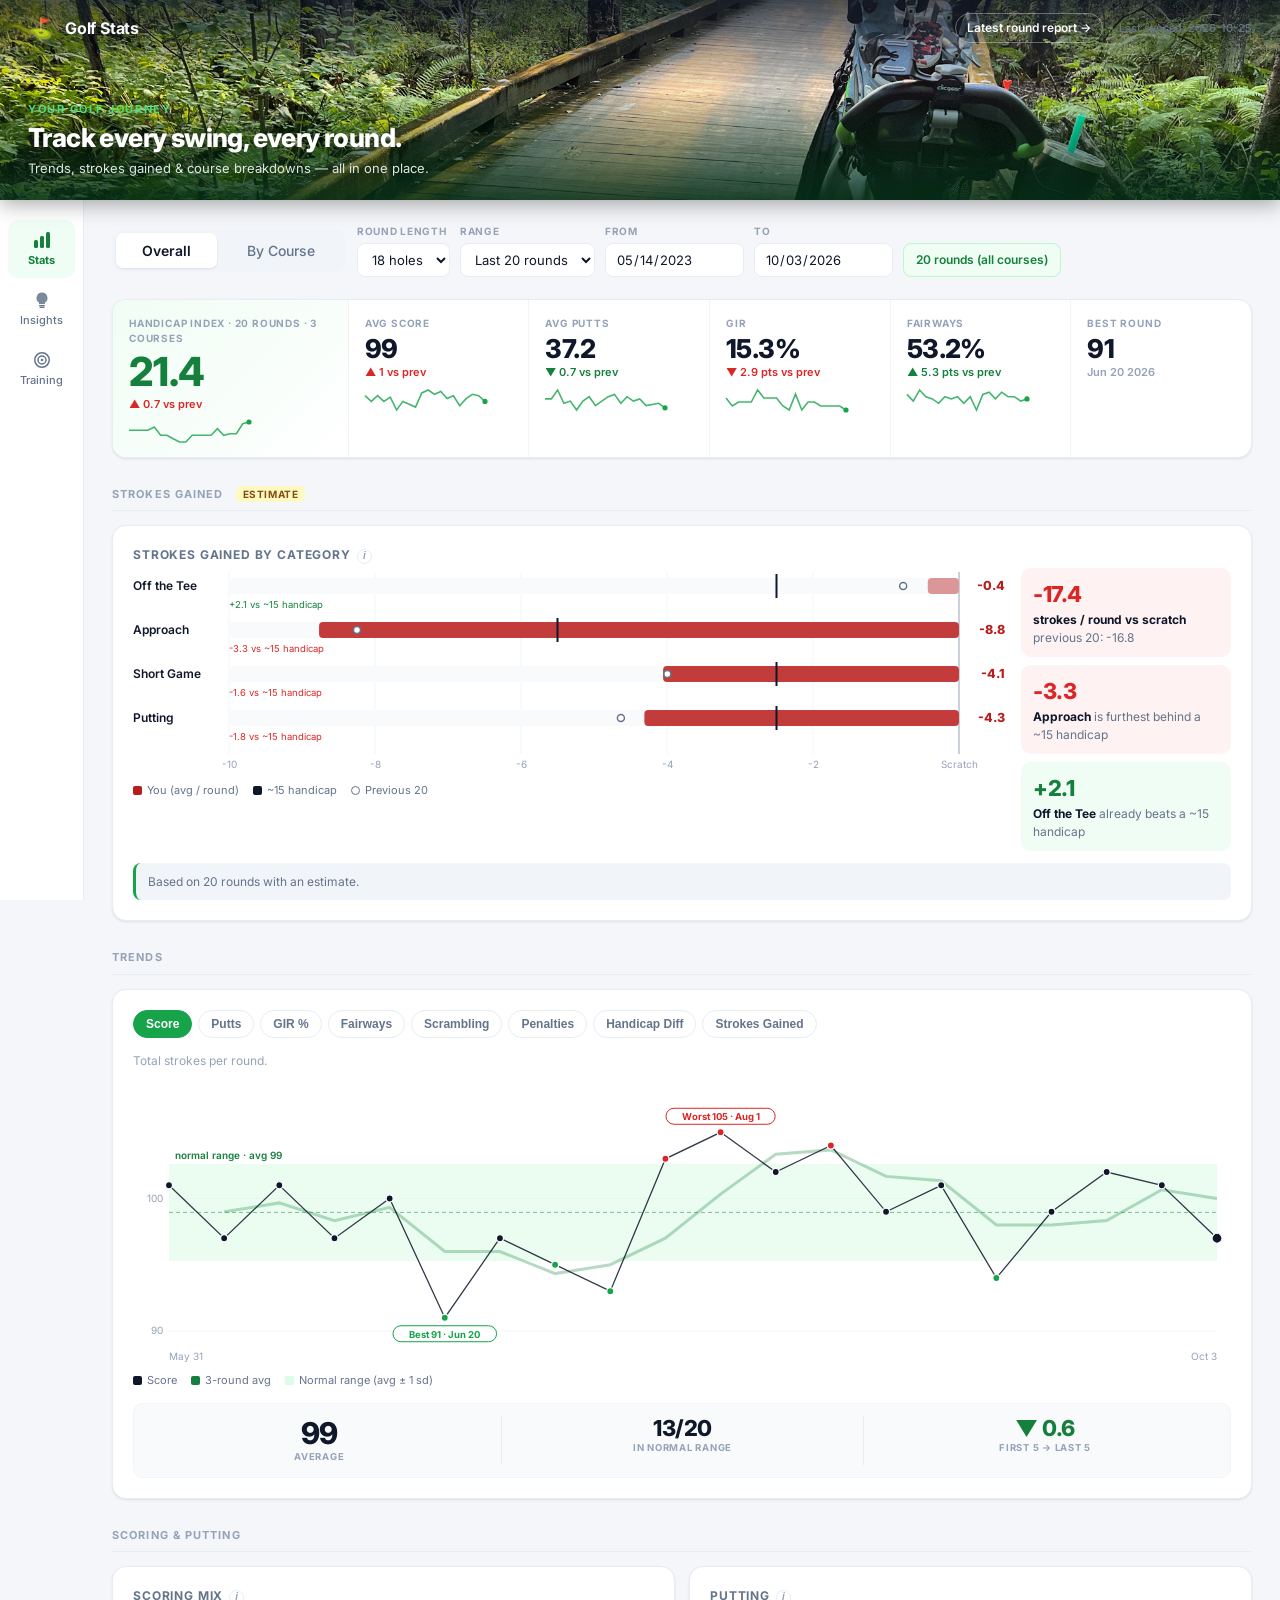
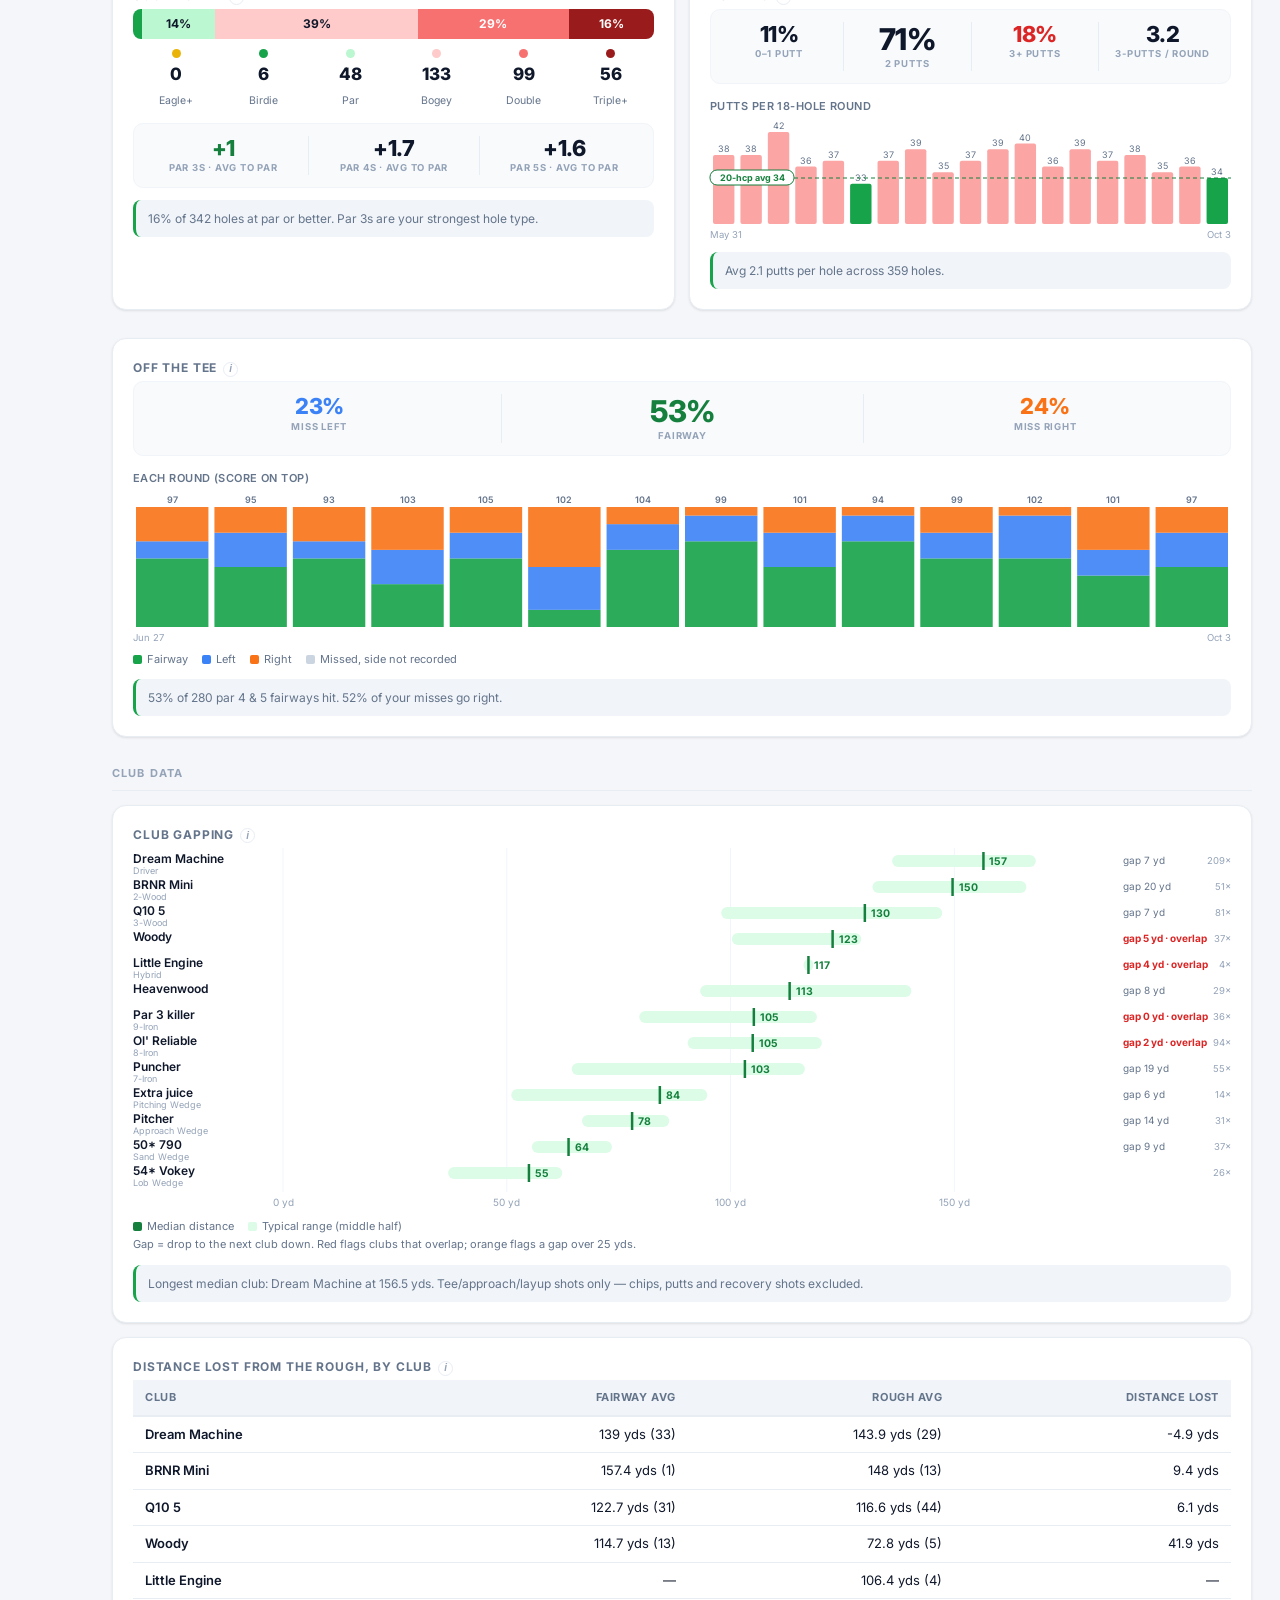
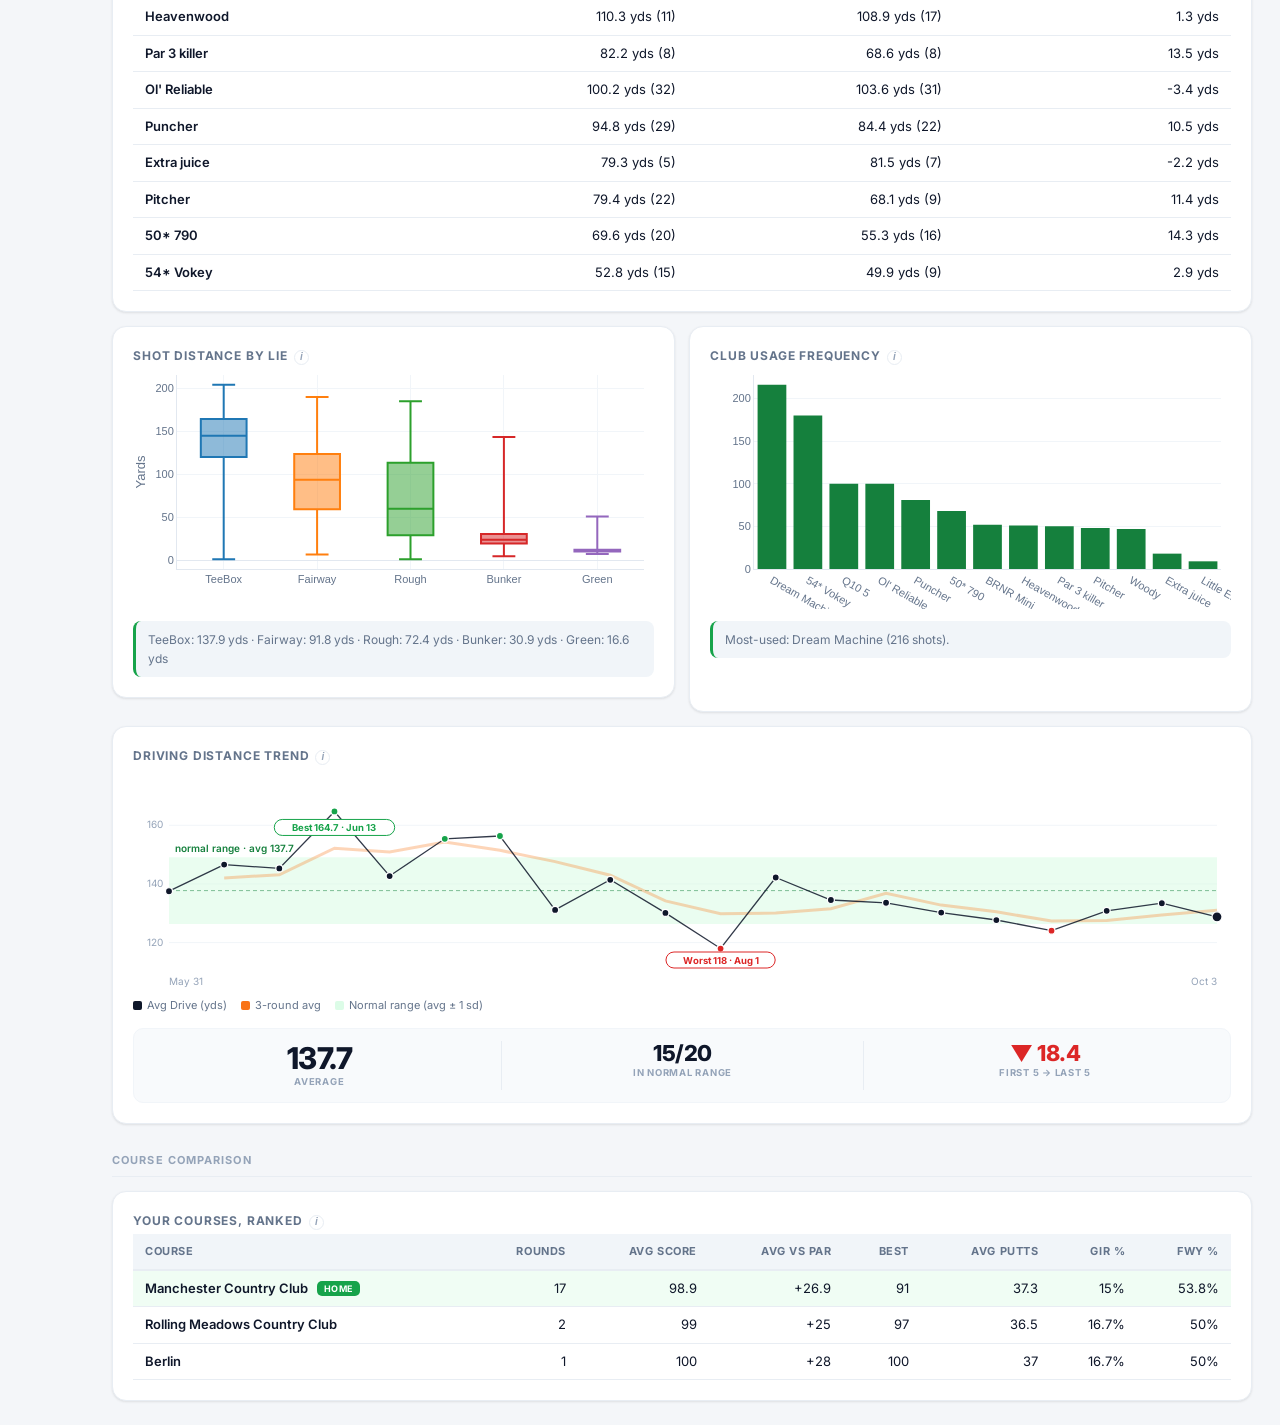
==== commit a38ecea9: "Merge branch 'main' of https://github.com/sdunnack/golf-stats" ====
--- a/dashboard/index.html
+++ b/dashboard/index.html
@@ -22,7 +22,10 @@
           <span class="logo">⛳</span>
           <h1>Golf Stats</h1>
         </div>
-        <span id="last-updated" class="last-updated"></span>
+        <div class="header-right">
+          <a class="report-link" href="round.html">Latest round report →</a>
+          <span id="last-updated" class="last-updated"></span>
+        </div>
       </div>
       <div class="hero-content">
         <p class="hero-eyebrow">Your Golf Journey</p>
@@ -109,53 +112,16 @@
           <div class="sub-panel active" data-panel="stats">
             <p class="panel-intro">Charts and trends across all your rounds. Use the <strong>Overall</strong> / <strong>By
                 Course</strong> tabs to switch views, and the filters above to narrow by round length or date range.</p>
-            <div class="kpi-row">
-              <div class="kpi-card">
-                <div class="kpi-label">Rounds</div>
-                <div class="kpi-value" id="ok-rounds">—</div>
-              </div>
-              <div class="kpi-card">
-                <div class="kpi-label">Courses</div>
-                <div class="kpi-value" id="ok-courses">—</div>
-              </div>
-              <div class="kpi-card">
-                <div class="kpi-label">Avg Score</div>
-                <div class="kpi-value" id="ok-score">—</div>
-              </div>
-              <div class="kpi-card">
-                <div class="kpi-label">Avg Putts</div>
-                <div class="kpi-value" id="ok-putts">—</div>
-              </div>
-              <div class="kpi-card">
-                <div class="kpi-label">GIR %</div>
-                <div class="kpi-value" id="ok-gir">—</div>
-              </div>
-              <div class="kpi-card">
-                <div class="kpi-label">Fairway %</div>
-                <div class="kpi-value" id="ok-fwy">—</div>
-              </div>
-              <div class="kpi-card">
-                <div class="kpi-label">Handicap Idx</div>
-                <div class="kpi-value" id="ok-hcap">—</div>
-              </div>
-            </div>
+            <div id="ok-band" class="kpi-band"></div>
         
             <h3 class="section-title">Strokes Gained <span class="est-tag">estimate</span></h3>
-            <div class="chart-grid-2">
-              <div class="chart-card">
-                <div class="chart-title">Strokes Gained by Category</div>
-                <div class="chart-desc">Estimated strokes gained vs a scratch-golfer baseline. Bars below zero are strokes
-                  you're losing there — the longest red bar is your biggest opportunity.</div>
-                <div id="chart-o-sg"></div>
-                <div id="summary-o-sg" class="chart-summary"></div>
-              </div>
-              <div class="chart-card">
-                <div class="chart-title">Total Strokes Gained per Round</div>
-                <div class="chart-desc">Estimated total strokes gained vs scratch each round. An upward trend means you're
-                  closing the gap to scratch over time.</div>
-                <div id="chart-o-sg-trend"></div>
-                <div id="summary-o-sg-trend" class="chart-summary"></div>
-              </div>
+            <div class="chart-card">
+              <div class="chart-title">Strokes Gained by Category</div>
+              <div class="chart-desc">Estimated strokes gained vs a scratch-golfer baseline. Bars run left of scratch where you're losing
+                strokes; the black tick is a typical ~15 handicap, and the hollow dot is the same number of rounds before this window.
+                The per-round trend is under Trends → Strokes Gained.</div>
+              <div id="chart-o-sg"></div>
+              <div id="summary-o-sg" class="chart-summary"></div>
             </div>
         
             <h3 class="section-title">Trends</h3>
@@ -169,26 +135,20 @@
             <h3 class="section-title">Scoring &amp; Putting</h3>
             <div class="chart-grid-2">
               <div class="chart-card">
-                <div class="chart-title">Scoring Summary</div>
-                <div class="chart-desc">Distribution of all hole outcomes across every round in the current filter.</div>
+                <div class="chart-title">Scoring Mix</div>
+                <div class="chart-desc">Every hole outcome across the rounds in the current filter, plus your average score to par on par 3s, 4s and 5s.</div>
                 <div id="chart-o-scoring-donut"></div>
                 <div id="summary-o-scoring-donut" class="chart-summary"></div>
               </div>
               <div class="chart-card">
-                <div class="chart-title">Putting Summary</div>
-                <div class="chart-desc">Breakdown of 1-putt, 2-putt, and 3-putt-or-worse holes across all rounds.</div>
+                <div class="chart-title">Putting</div>
+                <div class="chart-desc">Share of holes with 0–1, 2 and 3+ putts, and total putts in each 18-hole round against a typical 20-handicap (34).</div>
                 <div id="chart-o-putting-donut"></div>
                 <div id="summary-o-putting-donut" class="chart-summary"></div>
               </div>
-              <div class="chart-card">
-                <div class="chart-title">Scoring by Par Type</div>
-                <div class="chart-desc">Average strokes relative to par on par-3, par-4, and par-5 holes.</div>
-                <div id="chart-o-par-type"></div>
-                <div id="summary-o-par-type" class="chart-summary"></div>
-              </div>
-              <div class="chart-card">
-                <div class="chart-title">Fairway Miss Direction</div>
-                <div class="chart-desc">Breakdown of tee shots: fairway hit vs. missed left vs. missed right.</div>
+              <div class="chart-card" style="grid-column:1 / -1">
+                <div class="chart-title">Off the Tee</div>
+                <div class="chart-desc">Par 4 and 5 tee shots: fairway hit vs. missed left vs. missed right, overall and round by round.</div>
                 <div id="chart-o-fwy-miss"></div>
                 <div id="summary-o-fwy-miss" class="chart-summary"></div>
               </div>
@@ -196,9 +156,9 @@
         
             <h3 class="section-title">Club Data</h3>
             <div class="chart-card">
-              <div class="chart-title">Distance Distribution by Club</div>
-              <div class="chart-desc">Box plot of shot distances per club. Box = middle 50%, center line = median. Requires CT10
-                sensor data.</div>
+              <div class="chart-title">Club Gapping</div>
+              <div class="chart-desc">Full-swing distances per club, longest first. The bar is the middle half of your shots and the tick
+                is the median; the gap column shows the drop to the next club. Requires CT10 sensor data.</div>
               <div id="chart-o-club-box"></div>
               <div id="summary-o-club-box" class="chart-summary"></div>
             </div>
@@ -340,42 +300,13 @@
               </details>
             </div>
 
-            <div class="kpi-row kpi-row-course">
-              <div class="kpi-card">
-                <div class="kpi-label">Rounds</div>
-                <div class="kpi-value" id="ck-rounds">—</div>
-              </div>
-              <div class="kpi-card">
-                <div class="kpi-label">Avg Score</div>
-                <div class="kpi-value" id="ck-score">—</div>
-              </div>
-              <div class="kpi-card">
-                <div class="kpi-label">Avg vs Par</div>
-                <div class="kpi-value" id="ck-vspar">—</div>
-              </div>
-              <div class="kpi-card">
-                <div class="kpi-label">Best Round</div>
-                <div class="kpi-value" id="ck-best">—</div>
-              </div>
-              <div class="kpi-card">
-                <div class="kpi-label">Avg Putts</div>
-                <div class="kpi-value" id="ck-putts">—</div>
-              </div>
-              <div class="kpi-card">
-                <div class="kpi-label">GIR %</div>
-                <div class="kpi-value" id="ck-gir">—</div>
-              </div>
-              <div class="kpi-card">
-                <div class="kpi-label">Fairway %</div>
-                <div class="kpi-value" id="ck-fwy">—</div>
-              </div>
-            </div>
+            <div id="ck-band" class="kpi-band"></div>
 
             <h3 class="section-title">Overview</h3>
             <div class="chart-card">
-              <div class="chart-title">Score &amp; Score vs Par Over Visits</div>
-              <div class="chart-desc">Your total score and strokes vs par each round here. The dotted line is a 3-round moving average
-                — a downward slope means you're improving.</div>
+              <div class="chart-title">Score Over Visits</div>
+              <div class="chart-desc">Your total score each round here. The shaded band is your normal range (average ± one standard
+                deviation) and the faint line is a 3-round moving average — a downward slope means you're improving.</div>
               <div id="chart-c-score-trend"></div>
               <div id="summary-c-score-trend" class="chart-summary"></div>
               </div>
@@ -386,13 +317,14 @@
               </div>
 
             <h3 class="section-title">Per-Hole Breakdown</h3>
+            <div class="chart-card">
+              <div class="chart-title">Where This Course Scores You</div>
+              <div class="chart-desc">Every result on every hole for the rounds in the filter, best at the top. The number under each
+                column is your average score to par on that hole.</div>
+              <div id="chart-c-hole-score"></div>
+              <div id="summary-c-hole-score" class="chart-summary"></div>
+            </div>
             <div class="chart-grid-2">
-              <div class="chart-card">
-                <div class="chart-title">Score by Hole</div>
-                <div class="chart-desc">Best, average, and worst score on each hole with par for reference.</div>
-                <div id="chart-c-hole-score"></div>
-                <div id="summary-c-hole-score" class="chart-summary"></div>
-                </div>
                 <div class="chart-card">
                   <div class="chart-title">GIR % by Hole</div>
                 <div class="chart-desc">How often you reach each green in regulation here.</div>
@@ -451,8 +383,8 @@
 <div class="chart-grid-2">
   <div class="chart-card">
     <div class="chart-title">How You Play Here vs Everywhere</div>
-                <div class="chart-desc">Your key stats at this course vs your averages across all courses. Green = better here than your
-                  norm.</div>
+                <div class="chart-desc">Each stat at this course (filled dot) against your average across all courses in the filter (hollow
+                  dot). The line is green where you play better here.</div>
                 <div id="course-vs-table"></div>
                 </div>
                 <div class="chart-card">
--- a/dashboard/styles.css
+++ b/dashboard/styles.css
@@ -84,6 +84,23 @@
   letter-spacing: -.2px;
   color: #f8fafc;
 }
+
+.header-right {
+  display: flex;
+  align-items: center;
+  gap: 16px;
+}
+.report-link {
+  font-size: 12px;
+  font-weight: 600;
+  color: #f8fafc;
+  text-decoration: none;
+  padding: 5px 11px;
+  border: 1px solid rgba(248, 250, 252, .35);
+  border-radius: 999px;
+  white-space: nowrap;
+}
+.report-link:hover { background: rgba(248, 250, 252, .12); }
 
 .last-updated {
   font-size: 11px;
@@ -1657,3 +1674,132 @@
   .kpi-row, .kpi-row-course { grid-template-columns: repeat(2, 1fr); }
   .hero-sub { display: none; }
 }
+
+/* ── Breakdowns: stat strips, KPI band, result colours, SVG charts ───────────── */
+:root {
+  --res-eagle: #eab308; --res-birdie: #16a34a; --res-par: #bbf7d0;
+  --res-bogey: #fecaca; --res-double: #f87171; --res-triple: #991b1b;
+  --neg: #dc2626; --panel: #f8fafc;
+}
+.chart-summary:empty { display: none; }
+.bd-chart svg { display: block; overflow: visible; }
+.bd-chart svg text { font-family: inherit; }
+.up { color: var(--primary-dark); }
+.down { color: var(--neg); }
+.flat { color: var(--text-subtle); }
+
+/* Stat strip: one shaded band with dividers and big numbers */
+.stat-strip { display: grid; grid-auto-flow: column; grid-auto-columns: minmax(0, 1fr); background: var(--panel); border: 1px solid var(--border-light); border-radius: 10px; padding: 12px 4px; margin-top: 14px; }
+.stat-strip:first-child { margin-top: 0; }
+.stat-strip > div { text-align: center; padding: 0 8px; border-left: 1px solid var(--border); min-width: 0; }
+.stat-strip > div:first-child { border-left: 0; }
+.stat-strip b { display: block; font-size: 22px; font-weight: 800; letter-spacing: -.5px; line-height: 1.15; }
+.stat-strip .big b { font-size: 30px; }
+.stat-strip span { display: block; font-size: 9.5px; font-weight: 700; letter-spacing: .08em; text-transform: uppercase; color: var(--text-subtle); }
+.stat-strip small { display: block; font-size: 11px; font-weight: 600; margin-top: 2px; }
+@media (max-width: 520px) {
+  .stat-strip { grid-auto-flow: row; grid-template-columns: 1fr 1fr; row-gap: 12px; }
+  .stat-strip > div:nth-child(odd) { border-left: 0; }
+}
+
+/* KPI band (replaces the KPI tile row) */
+.kpi-band { display: grid; grid-template-columns: 1.3fr repeat(5, minmax(0, 1fr)); background: var(--card); border: 1px solid var(--border); border-radius: var(--radius); box-shadow: var(--shadow-sm); overflow: hidden; margin-bottom: 14px; }
+.kpi-band > div { padding: 16px 16px 12px; border-left: 1px solid var(--border-light); min-width: 0; }
+.kpi-band > div:first-child { border-left: 0; background: linear-gradient(135deg, var(--primary-muted), #fff); }
+.kpi-band .lbl { font-size: 10px; font-weight: 700; letter-spacing: .08em; text-transform: uppercase; color: var(--text-subtle); }
+.kpi-band .val { font-size: 26px; font-weight: 800; letter-spacing: -.6px; line-height: 1.2; margin-top: 2px; }
+.kpi-band > div:first-child .val { font-size: 40px; color: var(--primary-dark); }
+.kpi-band .delta { display: block; font-size: 11px; font-weight: 600; }
+.kpi-band svg { display: block; margin-top: 6px; overflow: visible; }
+@media (max-width: 900px) {
+  .kpi-band { grid-template-columns: repeat(3, minmax(0, 1fr)); }
+  .kpi-band > div:nth-child(3n+1) { border-left: 0; }
+  .kpi-band > div:nth-child(n+4) { border-top: 1px solid var(--border-light); }
+}
+@media (max-width: 520px) {
+  .kpi-band { grid-template-columns: repeat(2, minmax(0, 1fr)); }
+  .kpi-band > div { border-left: 1px solid var(--border-light) !important; border-top: 1px solid var(--border-light); }
+  .kpi-band > div:nth-child(odd) { border-left: 0 !important; }
+  .kpi-band > div:first-child { grid-column: 1 / -1; border-top: 0; }
+  .kpi-band > div:nth-child(2) { border-left: 0 !important; }
+  .kpi-band > div:nth-child(3) { border-left: 1px solid var(--border-light) !important; }
+}
+
+.bd-legend { display: flex; flex-wrap: wrap; gap: 6px 14px; font-size: 11px; color: var(--text-muted); margin-top: 8px; }
+.bd-legend i { display: inline-block; width: 9px; height: 9px; border-radius: 2px; margin-right: 5px; vertical-align: -1px; }
+.bd-legend i.dot { border-radius: 50%; }
+.bd-quote { margin-top: 12px; font-size: 12.5px; color: var(--text-muted); padding: 9px 12px; background: var(--border-light); border-radius: 8px; border-left: 3px solid var(--primary); line-height: 1.6; }
+.bd-sublabel { font-size: 11px; color: var(--text-muted); font-weight: 600; letter-spacing: .04em; text-transform: uppercase; margin: 14px 0 6px; }
+
+/* Strokes gained: bars + side cards */
+.sg-wrap { display: grid; grid-template-columns: minmax(0, 1fr) 210px; gap: 16px; }
+.sg-side { display: flex; flex-direction: column; gap: 8px; }
+.sg-side > div { border-radius: 10px; padding: 10px 12px; background: var(--primary-muted); font-size: 12px; color: var(--text-muted); }
+.sg-side > div.bad { background: #fef2f2; }
+.sg-side b { display: block; font-size: 22px; font-weight: 800; letter-spacing: -.5px; }
+.sg-side strong { color: var(--text); }
+@media (max-width: 700px) { .sg-wrap { grid-template-columns: 1fr; } }
+
+/* Scoring mix */
+.mix-bar { display: flex; height: 30px; border-radius: 8px; overflow: hidden; font-size: 12px; font-weight: 700; }
+.mix-bar div { display: flex; align-items: center; justify-content: center; min-width: 0; }
+.mix-keys { display: grid; grid-template-columns: repeat(6, minmax(0, 1fr)); text-align: center; margin: 10px 0 0; }
+.mix-keys i { display: block; width: 9px; height: 9px; border-radius: 50%; margin: 0 auto 4px; }
+.mix-keys b { display: block; font-size: 17px; font-weight: 800; }
+.mix-keys span { font-size: 10.5px; color: var(--text-muted); }
+
+/* Focus + insights */
+.bd-focus { display: grid; grid-template-columns: auto 1fr; gap: 20px; align-items: center; background: var(--card); border: 1px solid var(--border); border-radius: var(--radius); box-shadow: var(--shadow-sm); padding: 20px; }
+.bd-focus.good { grid-template-columns: 1fr; background: var(--primary-muted); }
+.bd-focus-num { text-align: center; padding-right: 20px; border-right: 1px solid var(--border); }
+.bd-focus-num b { display: block; font-size: 40px; font-weight: 800; color: var(--neg); letter-spacing: -1px; line-height: 1.1; }
+.bd-focus-num span { font-size: 10px; font-weight: 700; letter-spacing: .08em; text-transform: uppercase; color: var(--text-subtle); }
+.bd-focus-num small { display: block; margin-top: 6px; font-size: 11px; color: var(--text-muted); }
+.bd-focus .eyebrow { font-size: 10px; font-weight: 700; letter-spacing: .1em; text-transform: uppercase; color: var(--primary-dark); }
+.bd-focus h4 { font-size: 17px; margin: 2px 0 4px; }
+.bd-focus p { color: var(--text-muted); font-size: 13px; }
+.bd-focus ol { margin: 8px 0 0 18px; color: var(--text-muted); font-size: 13px; }
+.bd-focus ol li { margin-top: 2px; }
+@media (max-width: 560px) { .bd-focus { grid-template-columns: 1fr; } .bd-focus-num { border: 0; padding: 0; text-align: left; } }
+
+.insight-rows { display: grid; gap: 8px; }
+.insight-row { background: var(--card); border: 1px solid var(--border); border-radius: 12px; box-shadow: var(--shadow-sm); overflow: hidden; }
+.insight-row > summary { list-style: none; cursor: pointer; display: grid; grid-template-columns: 110px minmax(0, 1fr) auto auto; gap: 12px; align-items: center; padding: 12px 14px; }
+.insight-row > summary::-webkit-details-marker { display: none; }
+.insight-row .tag { font-size: 9.5px; font-weight: 700; letter-spacing: .08em; text-transform: uppercase; color: var(--text-subtle); }
+.insight-row .ttl { font-weight: 600; font-size: 13px; }
+.insight-row .sev { font-size: 9.5px; font-weight: 700; letter-spacing: .06em; text-transform: uppercase; padding: 3px 8px; border-radius: 999px; background: var(--border-light); color: var(--text-muted); }
+.insight-row .sev.high { background: #fee2e2; color: #b91c1c; }
+.insight-row .sev.med { background: #ffedd5; color: #c2410c; }
+.insight-row .sev.good { background: var(--primary-muted); color: var(--primary-dark); }
+.insight-row .v { font-weight: 800; font-size: 16px; text-align: right; min-width: 70px; }
+.insight-row .v small { display: block; font-size: 10px; font-weight: 500; color: var(--text-subtle); }
+.insight-row .detail { padding: 0 14px 14px 136px; font-size: 12.5px; color: var(--text-muted); line-height: 1.6; }
+.insight-row .detail .tip { margin-top: 6px; color: var(--text); }
+@media (max-width: 560px) {
+  .insight-row > summary { grid-template-columns: minmax(0, 1fr) auto; }
+  .insight-row .tag { grid-column: 1 / -1; }
+  .insight-row .sev { display: none; }
+  .insight-row .detail { padding-left: 14px; }
+}
+
+/* Records row */
+.records-row { display: grid; grid-template-columns: repeat(auto-fit, minmax(120px, 1fr)); row-gap: 14px; }
+.records-row > div { padding: 0 14px; border-left: 1px solid var(--border); }
+.records-row > div:first-child { padding-left: 0; border-left: 0; }
+.records-row b { display: block; font-size: 28px; font-weight: 800; letter-spacing: -.6px; color: var(--primary-dark); line-height: 1.2; }
+.records-row span { display: block; font-size: 12px; font-weight: 600; }
+.records-row small { font-size: 11px; color: var(--text-subtle); }
+
+/* Result heatmap (every hole, every round) */
+.result-heat { display: grid; grid-template-columns: 1fr 1fr; gap: 16px; }
+.result-heat-nine { display: grid; grid-template-columns: repeat(9, minmax(0, 1fr)); gap: 3px; }
+.result-heat .hn { text-align: center; font-size: 10px; font-weight: 700; margin-bottom: 3px; color: var(--text-muted); }
+.result-heat .cell { height: 9px; border-radius: 2px; margin-bottom: 1px; }
+.result-heat .av { text-align: center; font-size: 10px; font-weight: 700; margin-top: 4px; }
+@media (max-width: 700px) { .result-heat { grid-template-columns: 1fr; } }
+
+/* Ringer chips */
+.ringer-table td.ringer-chip { font-weight: 700; border-radius: 4px; }
+.ringer-table td.ringer-chip.is-best { box-shadow: inset 0 0 0 2px var(--text); }
+.ringer-table { border-collapse: separate; border-spacing: 2px; }
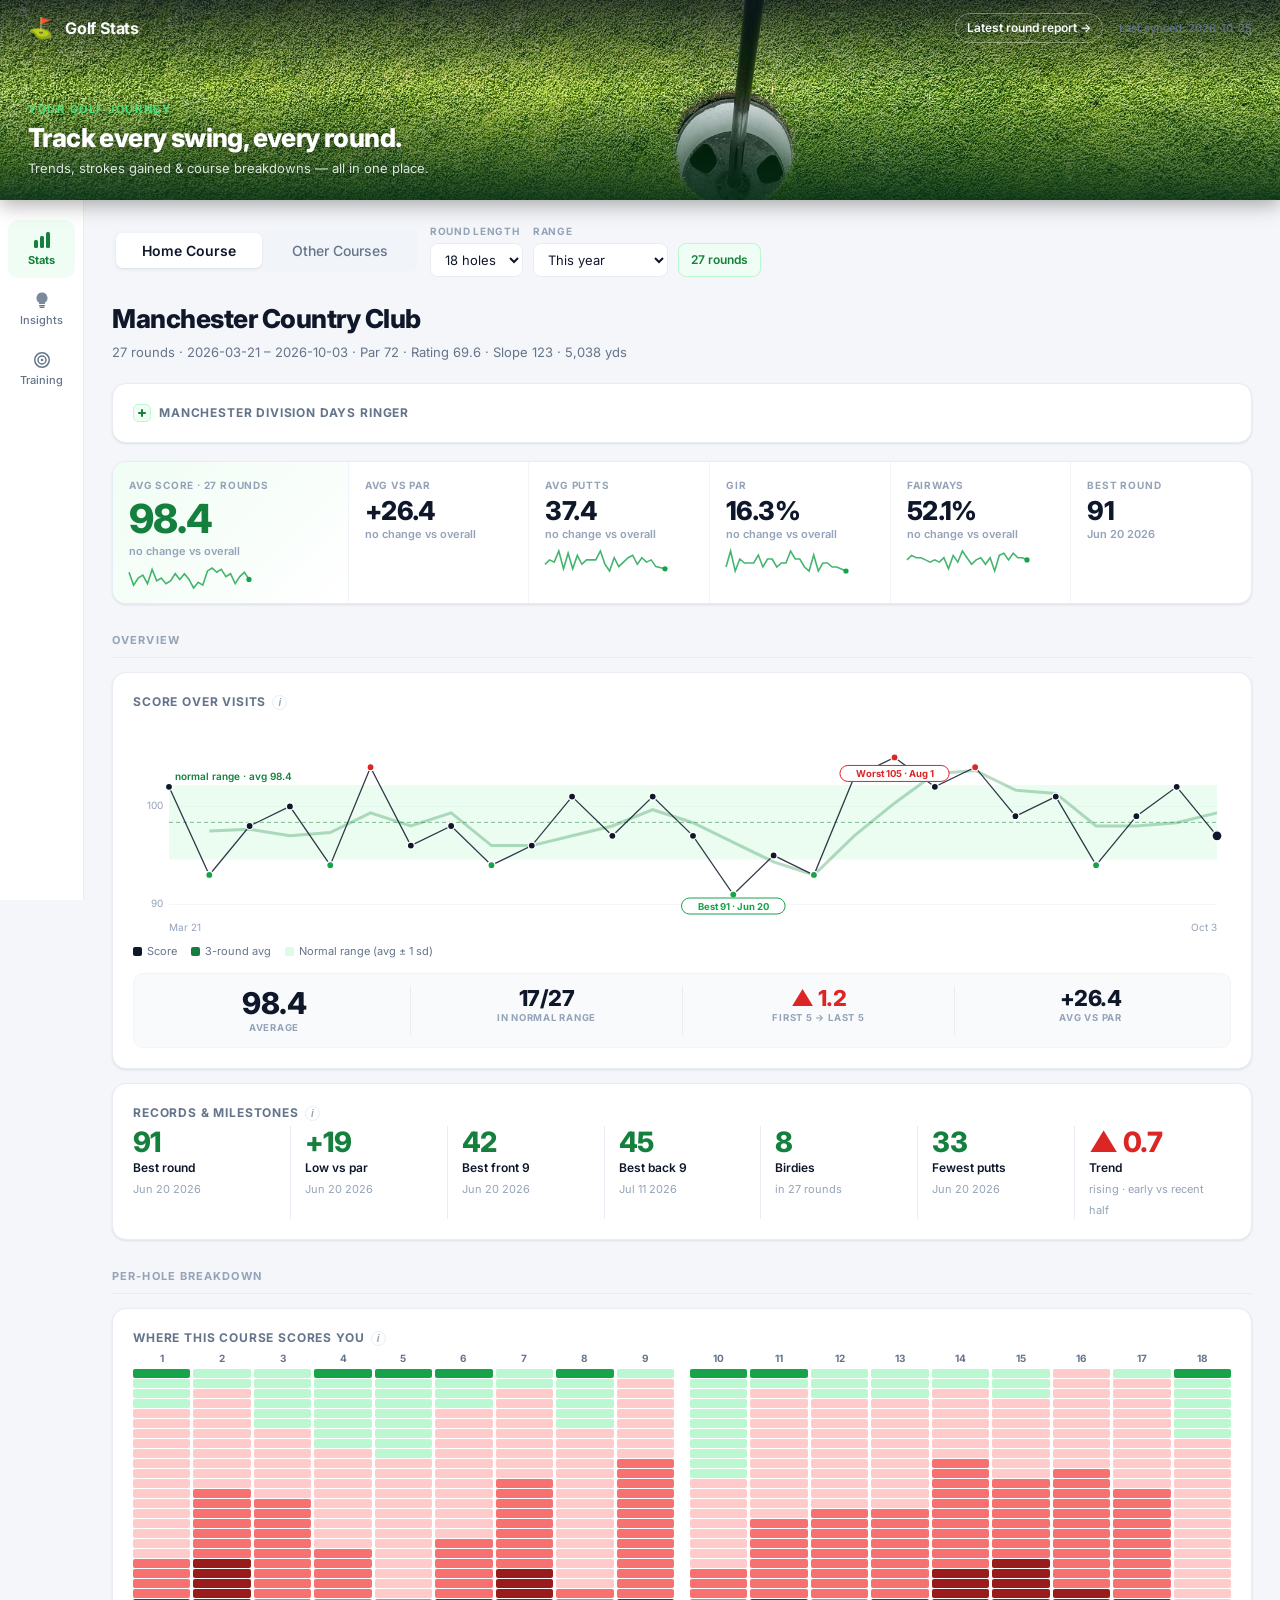
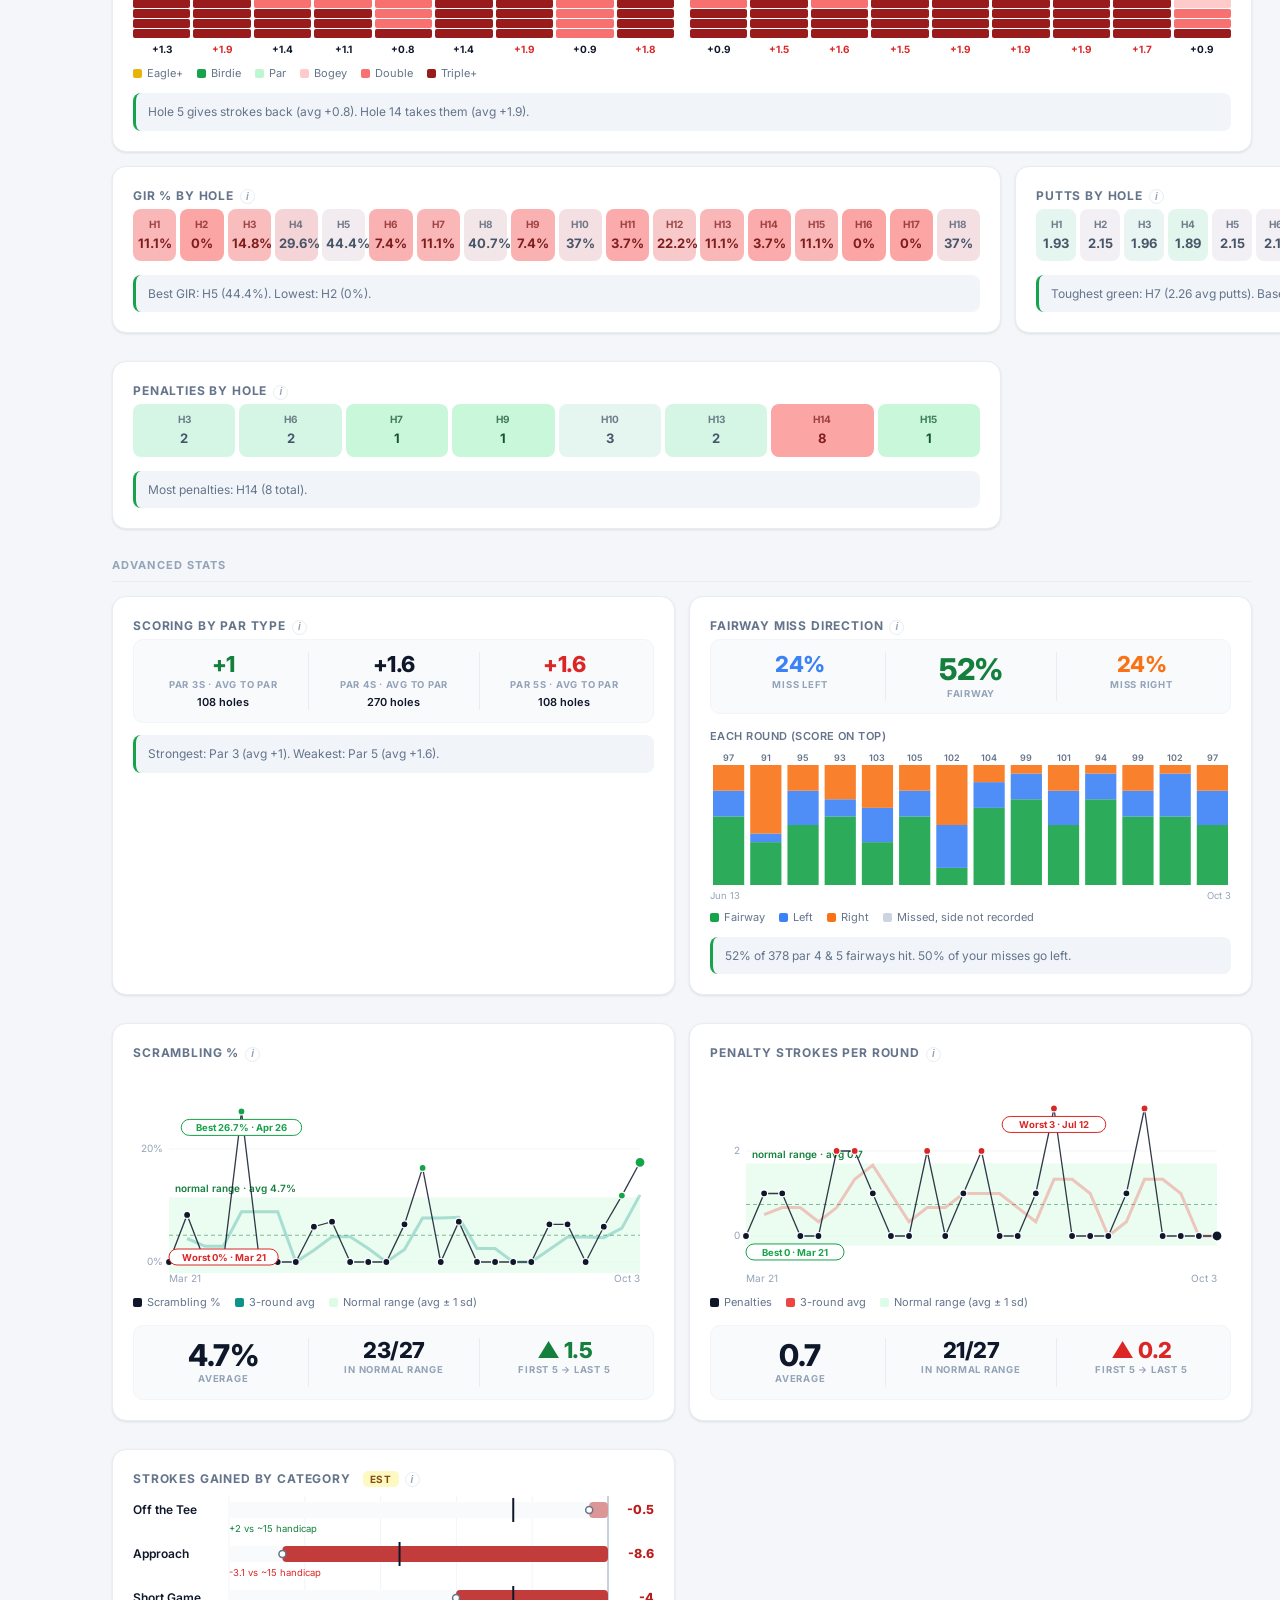
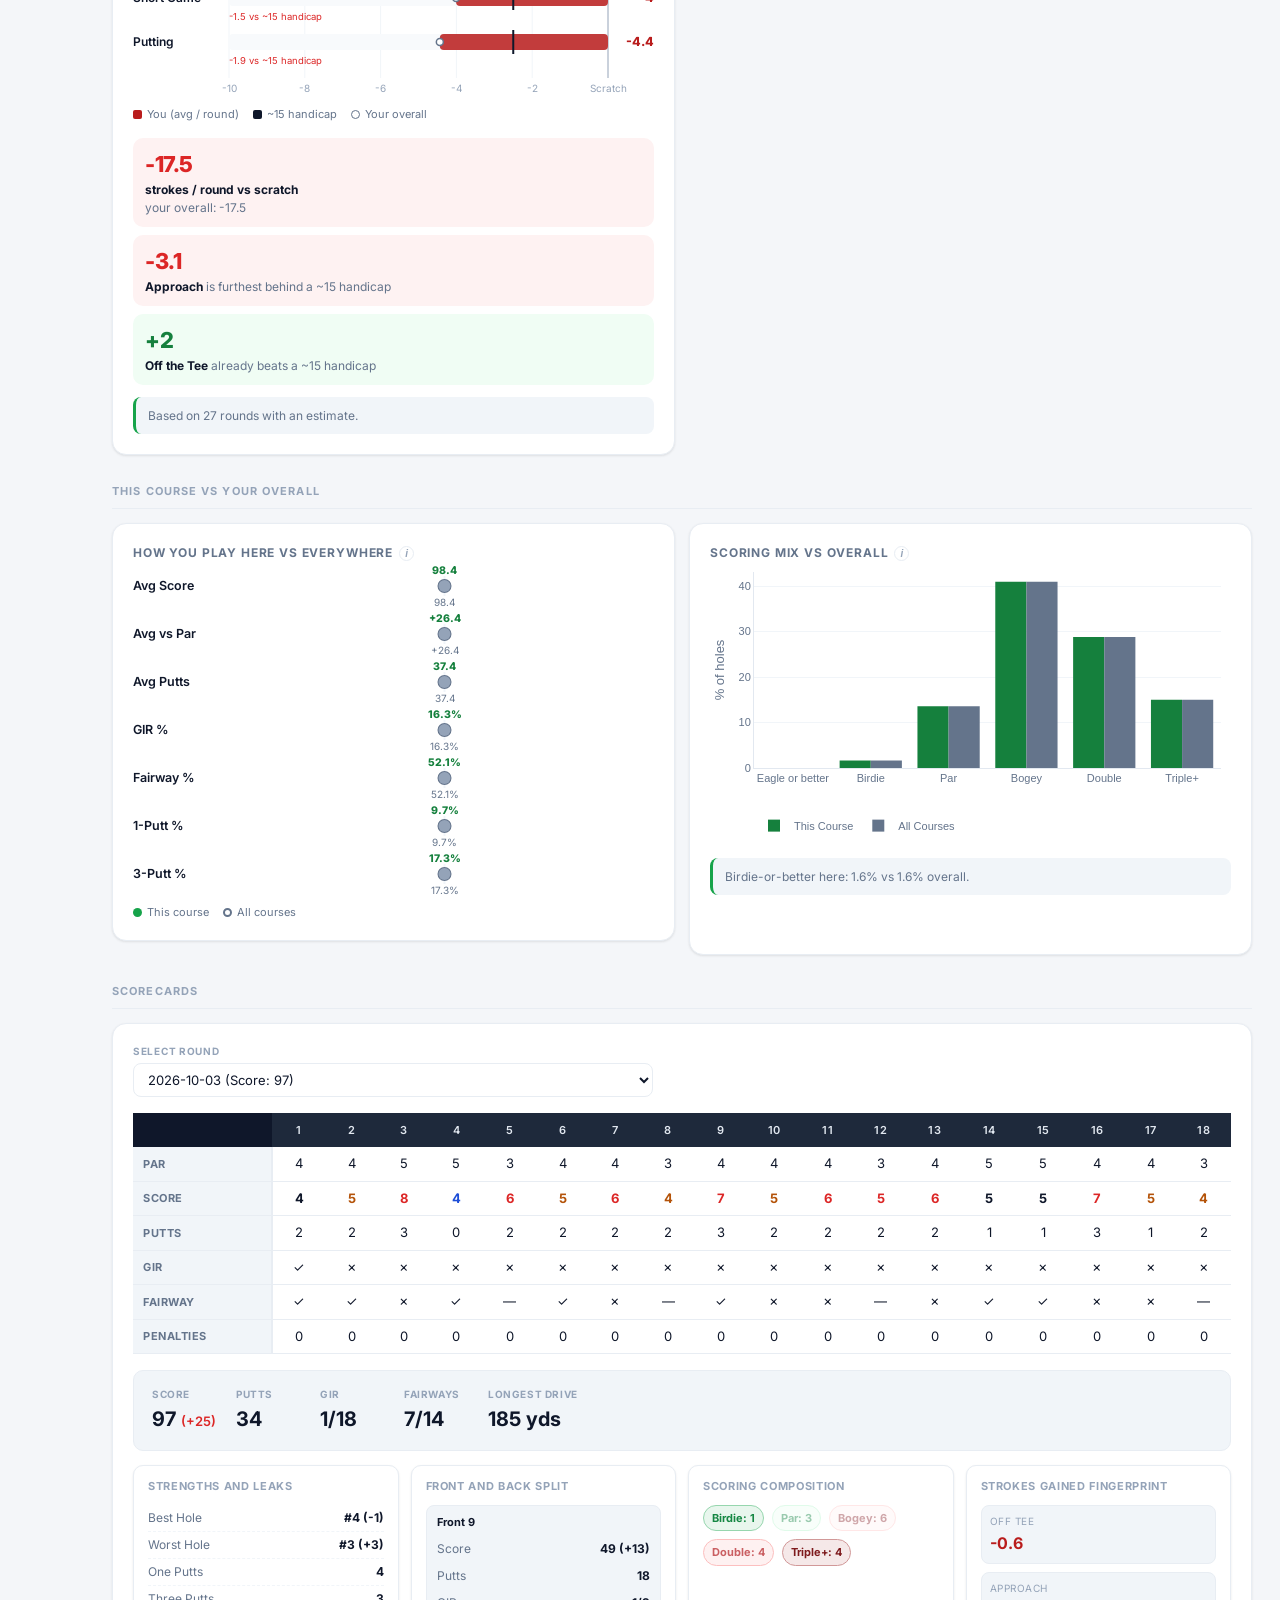
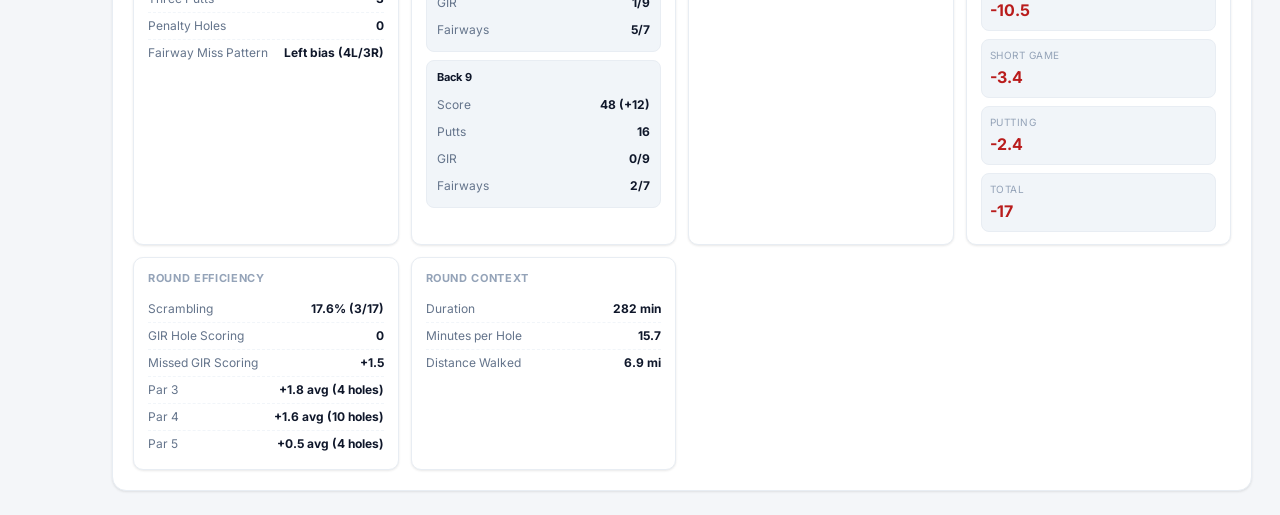
==== commit 809950be: "ditching the overall view for home course" ====
--- a/dashboard/index.html
+++ b/dashboard/index.html
@@ -66,8 +66,8 @@
         <!-- Mode tabs + inline filter bar -->
         <div class="tabs-filter-row">
           <div class="tabs mode-tabs">
-            <button class="tab-btn active" data-mode="overall">Overall</button>
-            <button class="tab-btn" data-mode="course">By Course</button>
+            <button class="tab-btn active" data-mode="home">Home Course</button>
+            <button class="tab-btn" data-mode="other">Other Courses</button>
             <button class="tab-btn" data-mode="manage" style="display:none">Manage <span id="manage-badge" class="badge" style="display:none"></span></button>
           </div>
           <div class="filter-bar">
@@ -86,18 +86,18 @@
             <div class="filter-bar-item">
               <label for="filter-range">Range</label>
               <select id="filter-range">
+                <option value="thisyear">This year</option>
                 <option value="last20">Last 20 rounds</option>
                 <option value="last50">Last 50 rounds</option>
-                <option value="thisyear">This year</option>
                 <option value="all">All time</option>
                 <option value="custom">Custom dates</option>
               </select>
             </div>
-            <div class="filter-bar-item">
+            <div class="filter-bar-item filter-date-item">
               <label for="filter-date-from">From</label>
               <input type="date" id="filter-date-from">
             </div>
-            <div class="filter-bar-item">
+            <div class="filter-bar-item filter-date-item">
               <label for="filter-date-to">To</label>
               <input type="date" id="filter-date-to">
             </div>
@@ -105,174 +105,8 @@
           </div>
         </div>
 
-        <!-- ═══════════════ OVERALL VIEW ═══════════════ -->
-        <div id="view-overall" class="mode-view active">
-        
-          <!-- ── Stats sub-panel ── -->
-          <div class="sub-panel active" data-panel="stats">
-            <p class="panel-intro">Charts and trends across all your rounds. Use the <strong>Overall</strong> / <strong>By
-                Course</strong> tabs to switch views, and the filters above to narrow by round length or date range.</p>
-            <div id="ok-band" class="kpi-band"></div>
-        
-            <h3 class="section-title">Strokes Gained <span class="est-tag">estimate</span></h3>
-            <div class="chart-card">
-              <div class="chart-title">Strokes Gained by Category</div>
-              <div class="chart-desc">Estimated strokes gained vs a scratch-golfer baseline. Bars run left of scratch where you're losing
-                strokes; the black tick is a typical ~15 handicap, and the hollow dot is the same number of rounds before this window.
-                The per-round trend is under Trends → Strokes Gained.</div>
-              <div id="chart-o-sg"></div>
-              <div id="summary-o-sg" class="chart-summary"></div>
-            </div>
-        
-            <h3 class="section-title">Trends</h3>
-            <div class="chart-card">
-              <div id="trend-tabs" class="trend-tabs"></div>
-              <div id="trend-tab-desc" class="chart-desc"></div>
-              <div id="chart-o-trends"></div>
-              <div id="summary-o-trends" class="chart-summary"></div>
-            </div>
-        
-            <h3 class="section-title">Scoring &amp; Putting</h3>
-            <div class="chart-grid-2">
-              <div class="chart-card">
-                <div class="chart-title">Scoring Mix</div>
-                <div class="chart-desc">Every hole outcome across the rounds in the current filter, plus your average score to par on par 3s, 4s and 5s.</div>
-                <div id="chart-o-scoring-donut"></div>
-                <div id="summary-o-scoring-donut" class="chart-summary"></div>
-              </div>
-              <div class="chart-card">
-                <div class="chart-title">Putting</div>
-                <div class="chart-desc">Share of holes with 0–1, 2 and 3+ putts, and total putts in each 18-hole round against a typical 20-handicap (34).</div>
-                <div id="chart-o-putting-donut"></div>
-                <div id="summary-o-putting-donut" class="chart-summary"></div>
-              </div>
-              <div class="chart-card" style="grid-column:1 / -1">
-                <div class="chart-title">Off the Tee</div>
-                <div class="chart-desc">Par 4 and 5 tee shots: fairway hit vs. missed left vs. missed right, overall and round by round.</div>
-                <div id="chart-o-fwy-miss"></div>
-                <div id="summary-o-fwy-miss" class="chart-summary"></div>
-              </div>
-            </div>
-        
-            <h3 class="section-title">Club Data</h3>
-            <div class="chart-card">
-              <div class="chart-title">Club Gapping</div>
-              <div class="chart-desc">Full-swing distances per club, longest first. The bar is the middle half of your shots and the tick
-                is the median; the gap column shows the drop to the next club. Requires CT10 sensor data.</div>
-              <div id="chart-o-club-box"></div>
-              <div id="summary-o-club-box" class="chart-summary"></div>
-            </div>
-            <div class="chart-card">
-              <div class="chart-title">Distance Lost from the Rough, by Club</div>
-              <div class="chart-desc">Fairway vs. rough average distance per club (tee/approach/layup shots only). Requires CT10
-                sensor data.</div>
-              <div id="club-lie-table"></div>
-            </div>
-            <div class="chart-grid-2">
-              <div class="chart-card">
-                <div class="chart-title">Shot Distance by Lie</div>
-                <div class="chart-desc">Average distance grouped by starting lie. Requires CT10 sensor data.</div>
-                <div id="chart-o-lie-distance"></div>
-                <div id="summary-o-lie-distance" class="chart-summary"></div>
-              </div>
-              <div class="chart-card">
-                <div class="chart-title">Club Usage Frequency</div>
-                <div class="chart-desc">Number of tracked shots per club. Requires CT10 sensor data.</div>
-                <div id="chart-o-club-usage"></div>
-                <div id="summary-o-club-usage" class="chart-summary"></div>
-              </div>
-            </div>
-            <div class="chart-card">
-              <div class="chart-title">Driving Distance Trend</div>
-              <div class="chart-desc">Average tee-shot distance on par-4 and par-5 holes over time. Requires CT10 sensor data.
-              </div>
-              <div id="chart-o-drive-trend"></div>
-              <div id="summary-o-drive-trend" class="chart-summary"></div>
-            </div>
-        
-            <h3 class="section-title">Course Comparison</h3>
-            <div class="chart-card">
-              <div class="chart-title">Your Courses, Ranked</div>
-              <div class="chart-desc">Every course you've played in the current filter. Click a row to jump to that course.
-              </div>
-              <div id="course-comparison-table"></div>
-            </div>
-          </div><!-- /stats -->
-        
-          <!-- ── Insights sub-panel ── -->
-          <div class="sub-panel" data-panel="insights">
-            <p class="panel-intro">Personalised insights generated from the rounds currently in the filter. Switch between
-              <strong>Overall</strong> and <strong>By Course</strong> — or adjust the Round Length and date range — to change what's
-              analysed.</p>
-            <h3 class="section-title" style="margin-top:0">Your Goal</h3>
-            <div id="goals-overall"></div>
-        
-            <h3 class="section-title">Focus This Week</h3>
-            <div id="focus-overall"></div>
-        
-            <h3 class="section-title">Insights</h3>
-            <div id="insights-overall" data-expanded="true"></div>
-          </div><!-- /insights -->
-        
-          <!-- ── Training sub-panel ── -->
-          <div class="sub-panel" data-panel="training">
-            <div class="training-panel">
-              <div class="training-hero-card">
-                <p class="training-eyebrow">Coming Soon</p>
-                <h3 class="training-title">Personalized Training Plans</h3>
-                <p class="training-body">Practice plans built directly from your Strokes Gained data — so you always know
-                  exactly where to spend your time at the range.</p>
-              </div>
-              <div class="training-teasers">
-                <div class="training-teaser">
-                  <div class="training-teaser-icon">
-                    <svg width="22" height="22" fill="none" viewBox="0 0 22 22">
-                      <rect x="3" y="12" width="4" height="7" rx="1.5" fill="currentColor" />
-                      <rect x="9" y="7" width="4" height="12" rx="1.5" fill="currentColor" />
-                      <rect x="15" y="2" width="4" height="17" rx="1.5" fill="currentColor" />
-                    </svg>
-                  </div>
-                  <div>
-                    <div class="training-teaser-title">Weekly Practice Plan</div>
-                    <div class="training-teaser-body">Auto-generated each week from your weakest Strokes Gained category.</div>
-                  </div>
-                </div>
-                <div class="training-teaser">
-                  <div class="training-teaser-icon">
-                    <svg width="22" height="22" fill="none" viewBox="0 0 22 22">
-                      <rect x="3" y="4" width="16" height="2.5" rx="1.25" fill="currentColor" />
-                      <rect x="3" y="9.75" width="11" height="2.5" rx="1.25" fill="currentColor" />
-                      <rect x="3" y="15.5" width="13" height="2.5" rx="1.25" fill="currentColor" />
-                    </svg>
-                  </div>
-                  <div>
-                    <div class="training-teaser-title">Drill Library</div>
-                    <div class="training-teaser-body">Targeted drills for putting, approach play, scrambling, and off-the-tee.
-                    </div>
-                  </div>
-                </div>
-                <div class="training-teaser">
-                  <div class="training-teaser-icon">
-                    <svg width="22" height="22" fill="none" viewBox="0 0 22 22">
-                      <circle cx="11" cy="11" r="8.25" stroke="currentColor" stroke-width="1.75" />
-                      <circle cx="11" cy="11" r="4.5" stroke="currentColor" stroke-width="1.75" />
-                      <circle cx="11" cy="11" r="1.5" fill="currentColor" />
-                    </svg>
-                  </div>
-                  <div>
-                    <div class="training-teaser-title">Progress Tracking</div>
-                    <div class="training-teaser-body">See how range work translates to on-course improvement round by round.
-                    </div>
-                  </div>
-                </div>
-              </div>
-            </div>
-          </div><!-- /training -->
-        
-        </div><!-- /view-overall -->
-
         <!-- ═══════════════ COURSE VIEW ═══════════════ -->
-        <div id="view-course" class="mode-view">
+        <div id="view-course" class="mode-view active">
 <!-- ── Stats sub-panel ── -->
 <div class="sub-panel active" data-panel="stats">
             <p class="panel-intro">Detailed stats and charts for a single course. Select a course from the dropdown above, and use
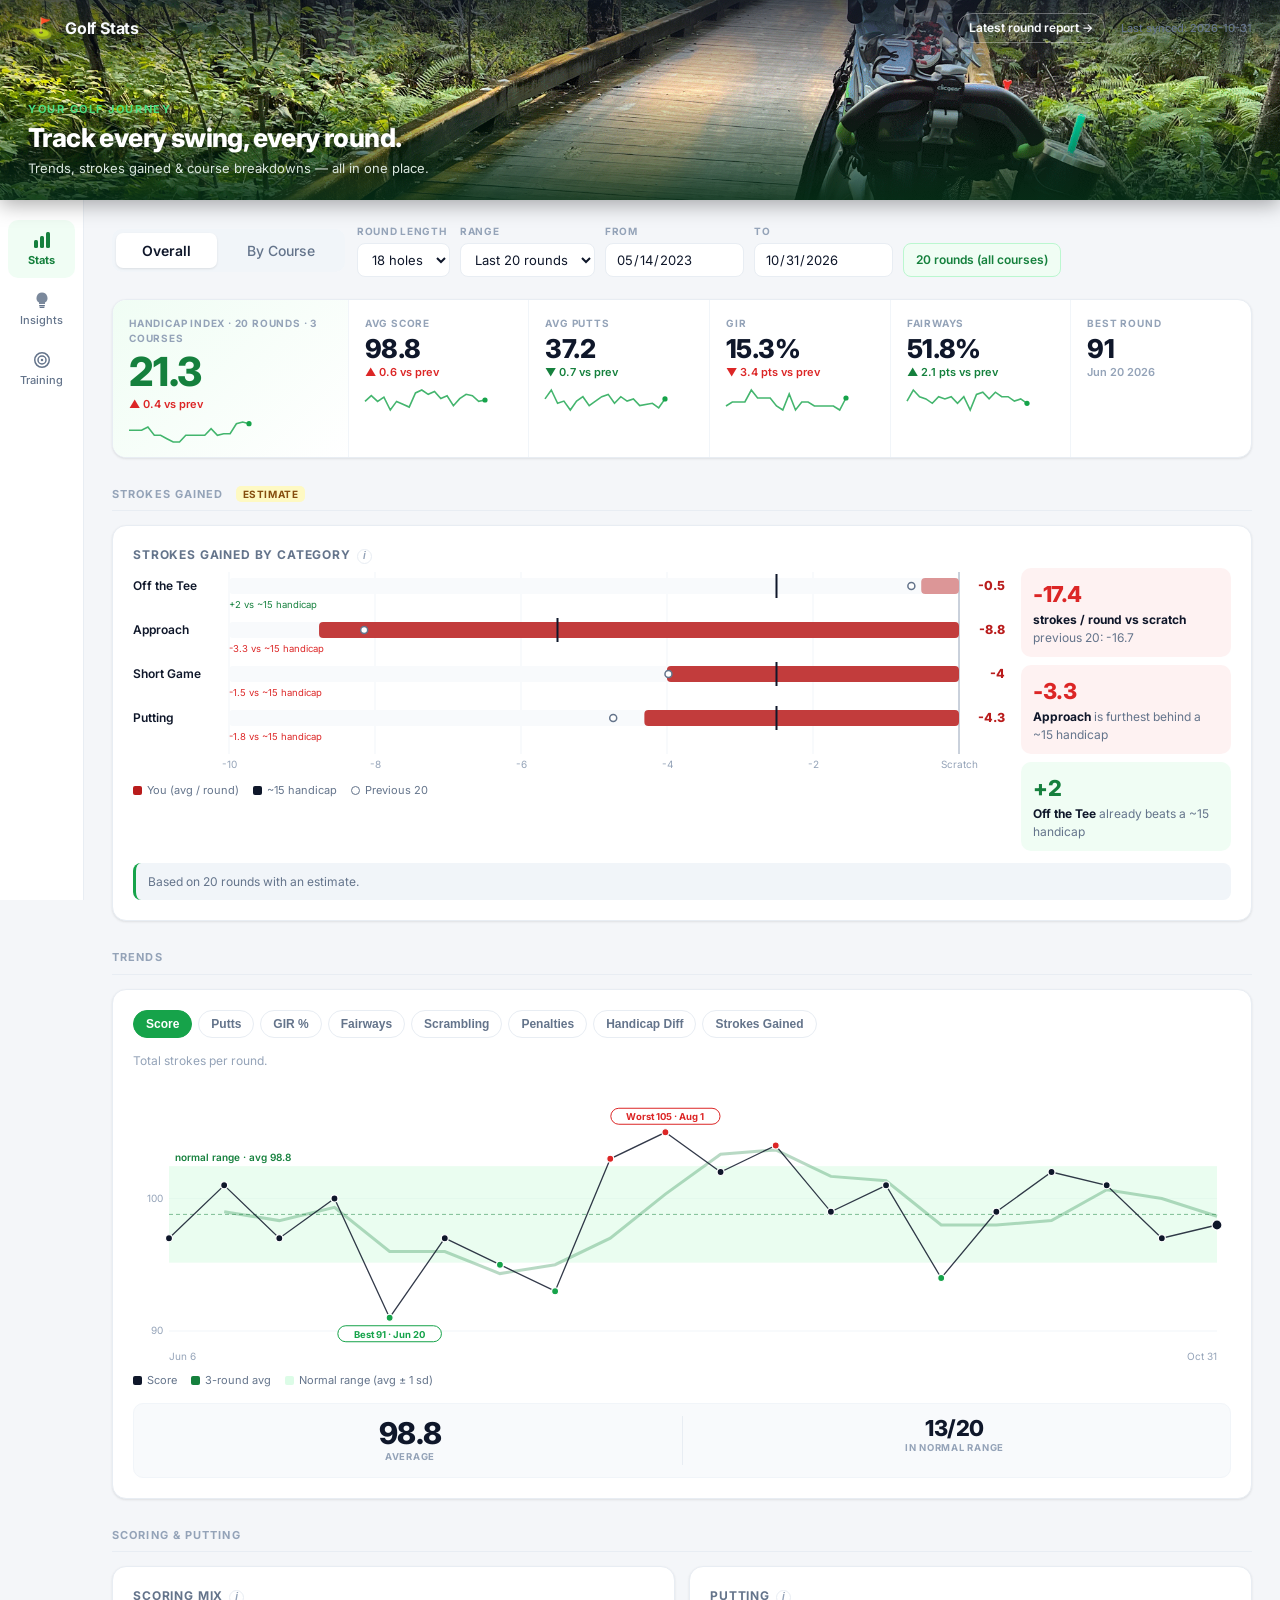
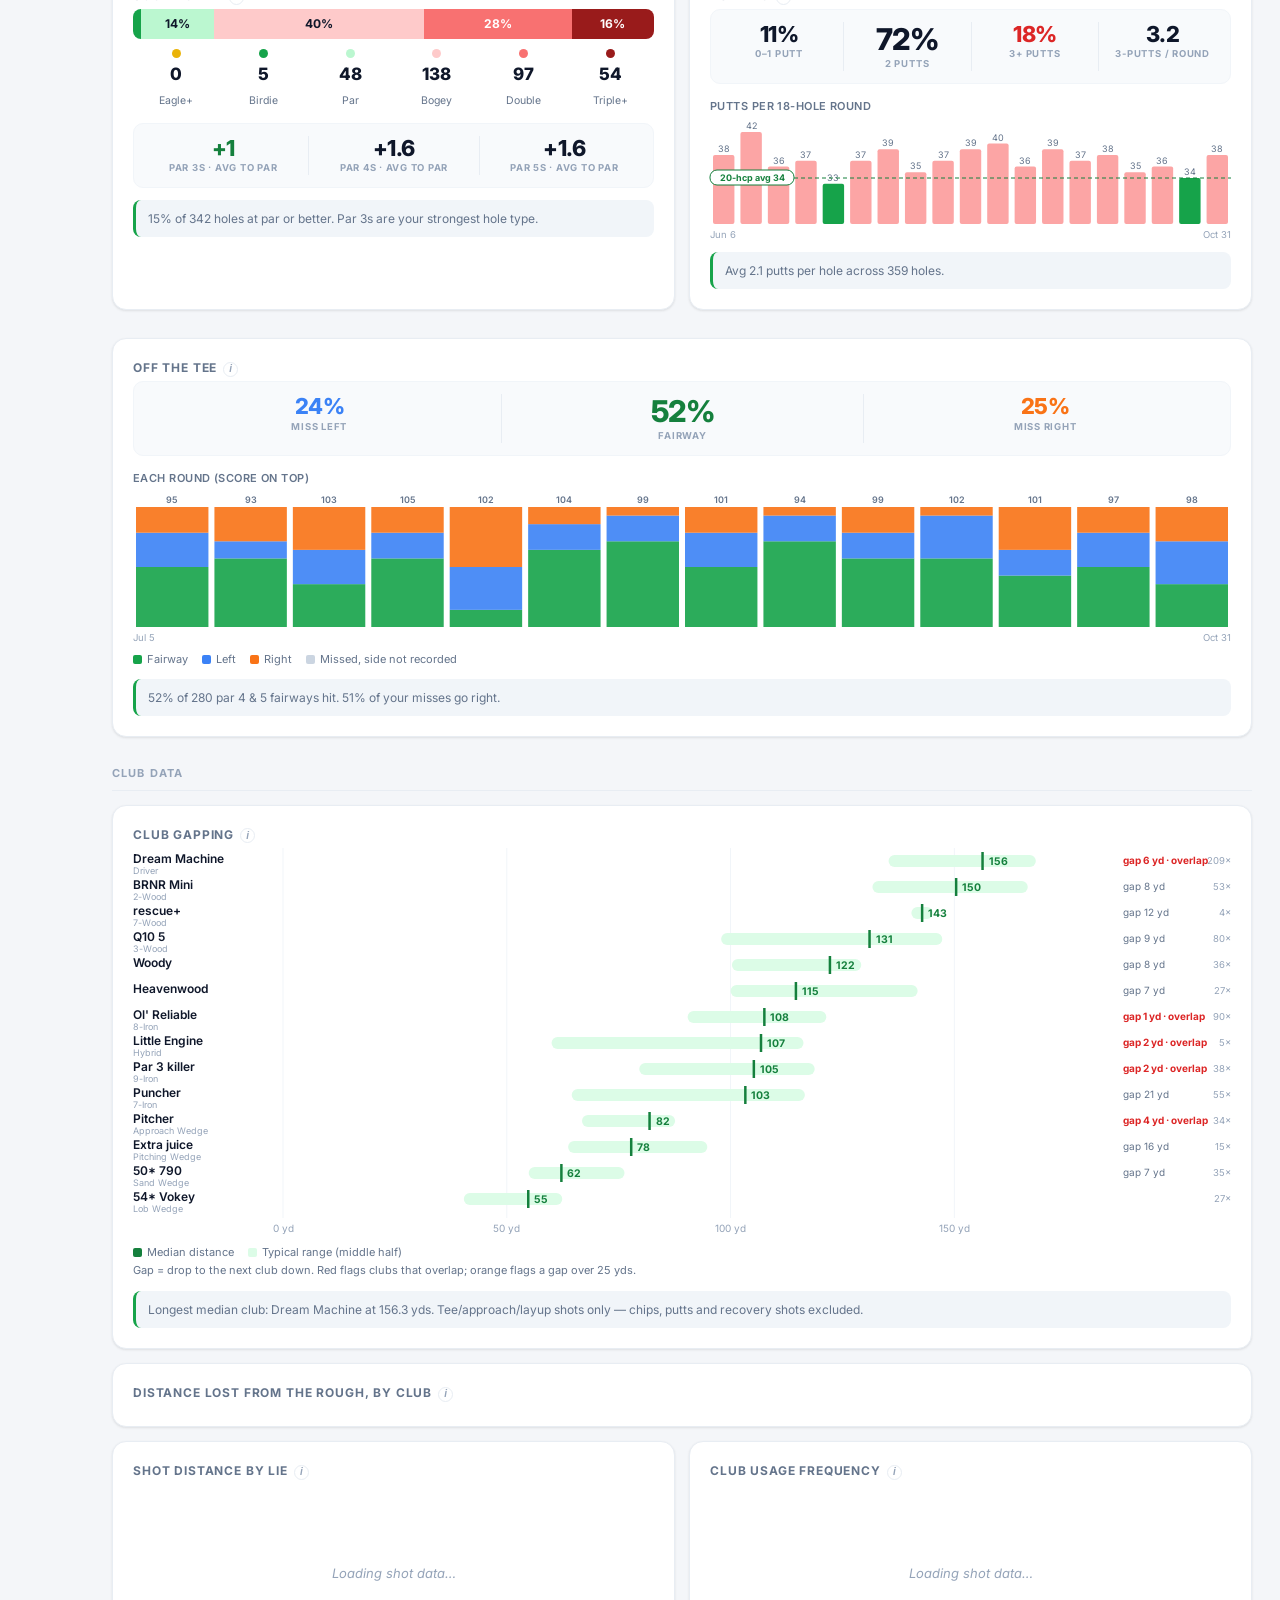
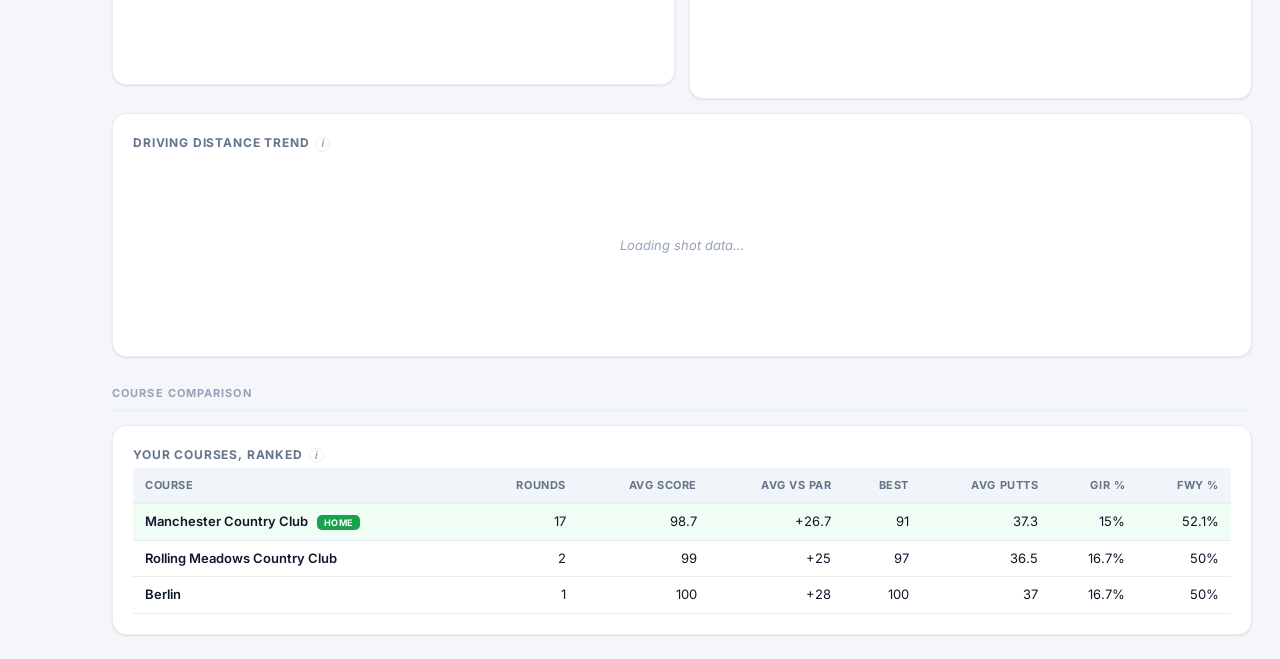
==== commit d7d86f33: "continuing rework" ====
--- a/dashboard/index.html
+++ b/dashboard/index.html
@@ -66,8 +66,8 @@
         <!-- Mode tabs + inline filter bar -->
         <div class="tabs-filter-row">
           <div class="tabs mode-tabs">
-            <button class="tab-btn active" data-mode="home">Home Course</button>
-            <button class="tab-btn" data-mode="other">Other Courses</button>
+            <button class="tab-btn active" data-mode="overall">Overall</button>
+            <button class="tab-btn" data-mode="course">By Course</button>
             <button class="tab-btn" data-mode="manage" style="display:none">Manage <span id="manage-badge" class="badge" style="display:none"></span></button>
           </div>
           <div class="filter-bar">
@@ -86,18 +86,18 @@
             <div class="filter-bar-item">
               <label for="filter-range">Range</label>
               <select id="filter-range">
-                <option value="thisyear">This year</option>
                 <option value="last20">Last 20 rounds</option>
                 <option value="last50">Last 50 rounds</option>
+                <option value="thisyear">This year</option>
                 <option value="all">All time</option>
                 <option value="custom">Custom dates</option>
               </select>
             </div>
-            <div class="filter-bar-item filter-date-item">
+            <div class="filter-bar-item">
               <label for="filter-date-from">From</label>
               <input type="date" id="filter-date-from">
             </div>
-            <div class="filter-bar-item filter-date-item">
+            <div class="filter-bar-item">
               <label for="filter-date-to">To</label>
               <input type="date" id="filter-date-to">
             </div>
@@ -105,8 +105,174 @@
           </div>
         </div>
 
+        <!-- ═══════════════ OVERALL VIEW ═══════════════ -->
+        <div id="view-overall" class="mode-view active">
+        
+          <!-- ── Stats sub-panel ── -->
+          <div class="sub-panel active" data-panel="stats">
+            <p class="panel-intro">Charts and trends across all your rounds. Use the <strong>Overall</strong> / <strong>By
+                Course</strong> tabs to switch views, and the filters above to narrow by round length or date range.</p>
+            <div id="ok-band" class="kpi-band"></div>
+        
+            <h3 class="section-title">Strokes Gained <span class="est-tag">estimate</span></h3>
+            <div class="chart-card">
+              <div class="chart-title">Strokes Gained by Category</div>
+              <div class="chart-desc">Estimated strokes gained vs a scratch-golfer baseline. Bars run left of scratch where you're losing
+                strokes; the black tick is a typical ~15 handicap, and the hollow dot is the same number of rounds before this window.
+                The per-round trend is under Trends → Strokes Gained.</div>
+              <div id="chart-o-sg"></div>
+              <div id="summary-o-sg" class="chart-summary"></div>
+            </div>
+        
+            <h3 class="section-title">Trends</h3>
+            <div class="chart-card">
+              <div id="trend-tabs" class="trend-tabs"></div>
+              <div id="trend-tab-desc" class="chart-desc"></div>
+              <div id="chart-o-trends"></div>
+              <div id="summary-o-trends" class="chart-summary"></div>
+            </div>
+        
+            <h3 class="section-title">Scoring &amp; Putting</h3>
+            <div class="chart-grid-2">
+              <div class="chart-card">
+                <div class="chart-title">Scoring Mix</div>
+                <div class="chart-desc">Every hole outcome across the rounds in the current filter, plus your average score to par on par 3s, 4s and 5s.</div>
+                <div id="chart-o-scoring-donut"></div>
+                <div id="summary-o-scoring-donut" class="chart-summary"></div>
+              </div>
+              <div class="chart-card">
+                <div class="chart-title">Putting</div>
+                <div class="chart-desc">Share of holes with 0–1, 2 and 3+ putts, and total putts in each 18-hole round against a typical 20-handicap (34).</div>
+                <div id="chart-o-putting-donut"></div>
+                <div id="summary-o-putting-donut" class="chart-summary"></div>
+              </div>
+              <div class="chart-card" style="grid-column:1 / -1">
+                <div class="chart-title">Off the Tee</div>
+                <div class="chart-desc">Par 4 and 5 tee shots: fairway hit vs. missed left vs. missed right, overall and round by round.</div>
+                <div id="chart-o-fwy-miss"></div>
+                <div id="summary-o-fwy-miss" class="chart-summary"></div>
+              </div>
+            </div>
+        
+            <h3 class="section-title">Club Data</h3>
+            <div class="chart-card">
+              <div class="chart-title">Club Gapping</div>
+              <div class="chart-desc">Full-swing distances per club, longest first. The bar is the middle half of your shots and the tick
+                is the median; the gap column shows the drop to the next club. Requires CT10 sensor data.</div>
+              <div id="chart-o-club-box"></div>
+              <div id="summary-o-club-box" class="chart-summary"></div>
+            </div>
+            <div class="chart-card">
+              <div class="chart-title">Distance Lost from the Rough, by Club</div>
+              <div class="chart-desc">Fairway vs. rough average distance per club (tee/approach/layup shots only). Requires CT10
+                sensor data.</div>
+              <div id="club-lie-table"></div>
+            </div>
+            <div class="chart-grid-2">
+              <div class="chart-card">
+                <div class="chart-title">Shot Distance by Lie</div>
+                <div class="chart-desc">Average distance grouped by starting lie. Requires CT10 sensor data.</div>
+                <div id="chart-o-lie-distance"></div>
+                <div id="summary-o-lie-distance" class="chart-summary"></div>
+              </div>
+              <div class="chart-card">
+                <div class="chart-title">Club Usage Frequency</div>
+                <div class="chart-desc">Number of tracked shots per club. Requires CT10 sensor data.</div>
+                <div id="chart-o-club-usage"></div>
+                <div id="summary-o-club-usage" class="chart-summary"></div>
+              </div>
+            </div>
+            <div class="chart-card">
+              <div class="chart-title">Driving Distance Trend</div>
+              <div class="chart-desc">Average tee-shot distance on par-4 and par-5 holes over time. Requires CT10 sensor data.
+              </div>
+              <div id="chart-o-drive-trend"></div>
+              <div id="summary-o-drive-trend" class="chart-summary"></div>
+            </div>
+        
+            <h3 class="section-title">Course Comparison</h3>
+            <div class="chart-card">
+              <div class="chart-title">Your Courses, Ranked</div>
+              <div class="chart-desc">Every course you've played in the current filter. Click a row to jump to that course.
+              </div>
+              <div id="course-comparison-table"></div>
+            </div>
+          </div><!-- /stats -->
+        
+          <!-- ── Insights sub-panel ── -->
+          <div class="sub-panel" data-panel="insights">
+            <p class="panel-intro">Personalised insights generated from the rounds currently in the filter. Switch between
+              <strong>Overall</strong> and <strong>By Course</strong> — or adjust the Round Length and date range — to change what's
+              analysed.</p>
+            <h3 class="section-title" style="margin-top:0">Your Goal</h3>
+            <div id="goals-overall"></div>
+        
+            <h3 class="section-title">Focus This Week</h3>
+            <div id="focus-overall"></div>
+        
+            <h3 class="section-title">Insights</h3>
+            <div id="insights-overall" data-expanded="true"></div>
+          </div><!-- /insights -->
+        
+          <!-- ── Training sub-panel ── -->
+          <div class="sub-panel" data-panel="training">
+            <div class="training-panel">
+              <div class="training-hero-card">
+                <p class="training-eyebrow">Coming Soon</p>
+                <h3 class="training-title">Personalized Training Plans</h3>
+                <p class="training-body">Practice plans built directly from your Strokes Gained data — so you always know
+                  exactly where to spend your time at the range.</p>
+              </div>
+              <div class="training-teasers">
+                <div class="training-teaser">
+                  <div class="training-teaser-icon">
+                    <svg width="22" height="22" fill="none" viewBox="0 0 22 22">
+                      <rect x="3" y="12" width="4" height="7" rx="1.5" fill="currentColor" />
+                      <rect x="9" y="7" width="4" height="12" rx="1.5" fill="currentColor" />
+                      <rect x="15" y="2" width="4" height="17" rx="1.5" fill="currentColor" />
+                    </svg>
+                  </div>
+                  <div>
+                    <div class="training-teaser-title">Weekly Practice Plan</div>
+                    <div class="training-teaser-body">Auto-generated each week from your weakest Strokes Gained category.</div>
+                  </div>
+                </div>
+                <div class="training-teaser">
+                  <div class="training-teaser-icon">
+                    <svg width="22" height="22" fill="none" viewBox="0 0 22 22">
+                      <rect x="3" y="4" width="16" height="2.5" rx="1.25" fill="currentColor" />
+                      <rect x="3" y="9.75" width="11" height="2.5" rx="1.25" fill="currentColor" />
+                      <rect x="3" y="15.5" width="13" height="2.5" rx="1.25" fill="currentColor" />
+                    </svg>
+                  </div>
+                  <div>
+                    <div class="training-teaser-title">Drill Library</div>
+                    <div class="training-teaser-body">Targeted drills for putting, approach play, scrambling, and off-the-tee.
+                    </div>
+                  </div>
+                </div>
+                <div class="training-teaser">
+                  <div class="training-teaser-icon">
+                    <svg width="22" height="22" fill="none" viewBox="0 0 22 22">
+                      <circle cx="11" cy="11" r="8.25" stroke="currentColor" stroke-width="1.75" />
+                      <circle cx="11" cy="11" r="4.5" stroke="currentColor" stroke-width="1.75" />
+                      <circle cx="11" cy="11" r="1.5" fill="currentColor" />
+                    </svg>
+                  </div>
+                  <div>
+                    <div class="training-teaser-title">Progress Tracking</div>
+                    <div class="training-teaser-body">See how range work translates to on-course improvement round by round.
+                    </div>
+                  </div>
+                </div>
+              </div>
+            </div>
+          </div><!-- /training -->
+        
+        </div><!-- /view-overall -->
+
         <!-- ═══════════════ COURSE VIEW ═══════════════ -->
-        <div id="view-course" class="mode-view active">
+        <div id="view-course" class="mode-view">
 <!-- ── Stats sub-panel ── -->
 <div class="sub-panel active" data-panel="stats">
             <p class="panel-intro">Detailed stats and charts for a single course. Select a course from the dropdown above, and use
@@ -117,21 +283,18 @@
             </div>
 
             <div id="ringer-card" class="chart-card ringer-card" style="display:none">
-              <details class="ringer-details">
-                <summary class="ringer-summary">
-                  <span class="insights-toggle-icon"></span>
-                  <span class="chart-title">Manchester Division Days Ringer</span>
-                </summary>
-                <div class="ringer-head">
+              <div class="ringer-head">
+                <div>
+                  <div class="chart-title">Manchester Division Days Ringer</div>
                   <div class="chart-desc">Rounds played on Thursday, Saturday, and Sunday. Set a start date to track across seasons.
                   </div>
-                  <div class="filter-bar-item">
-                    <label for="ringer-start-date">Track From</label>
-                    <input type="date" id="ringer-start-date">
-                  </div>
-                </div>
-                <div id="ringer-table-wrap"></div>
-              </details>
+                </div>
+                <div class="filter-bar-item">
+                  <label for="ringer-start-date">Track From</label>
+                  <input type="date" id="ringer-start-date">
+                </div>
+              </div>
+              <div id="ringer-table-wrap"></div>
             </div>
 
             <div id="ck-band" class="kpi-band"></div>
@@ -153,40 +316,21 @@
             <h3 class="section-title">Per-Hole Breakdown</h3>
             <div class="chart-card">
               <div class="chart-title">Where This Course Scores You</div>
-              <div class="chart-desc">Every result on every hole for the rounds in the filter, best at the top. The number under each
-                column is your average score to par on that hole.</div>
+              <div class="chart-desc">How your scores split on each hole across the rounds in the filter, best at the top. Hover a bar for the
+                exact percentages; the number under each is your average score to par on that hole.</div>
               <div id="chart-c-hole-score"></div>
               <div id="summary-c-hole-score" class="chart-summary"></div>
             </div>
-            <div class="chart-grid-2">
-                <div class="chart-card">
-                  <div class="chart-title">GIR % by Hole</div>
-                <div class="chart-desc">How often you reach each green in regulation here.</div>
-                <div id="chart-c-hole-gir"></div>
-                <div id="summary-c-hole-gir" class="chart-summary"></div>
-                </div>
-                <div class="chart-card">
-                  <div class="chart-title">Putts by Hole</div>
-                <div class="chart-desc">Best, average, and worst putts on each green at this course.</div>
-                <div id="chart-c-hole-putts"></div>
-                <div id="summary-c-hole-putts" class="chart-summary"></div>
-                </div>
-                <div class="chart-card">
-                  <div class="chart-title">Penalties by Hole</div>
-                <div class="chart-desc">Total penalty strokes incurred on each hole here.</div>
-                <div id="chart-c-hole-pen"></div>
-                <div id="summary-c-hole-pen" class="chart-summary"></div>
-                </div>
-                </div>
+            <div class="chart-card">
+              <div class="chart-title">Hole-by-Hole Detail</div>
+              <div id="hole-metric-tabs" class="trend-tabs"></div>
+              <div id="hole-metric-desc" class="chart-desc"></div>
+              <div id="chart-c-hole-metric"></div>
+              <div id="summary-c-hole-metric" class="chart-summary"></div>
+            </div>
 
             <h3 class="section-title">Advanced Stats</h3>
             <div class="chart-grid-2">
-              <div class="chart-card">
-                <div class="chart-title">Scoring by Par Type</div>
-                <div class="chart-desc">Average strokes vs par on par-3, par-4, and par-5 holes here.</div>
-                <div id="chart-c-par-type"></div>
-                <div id="summary-c-par-type" class="chart-summary"></div>
-                </div>
                 <div class="chart-card">
                   <div class="chart-title">Fairway Miss Direction</div>
                 <div class="chart-desc">Tee shots at this course: fairway hit vs. missed left vs. missed right.</div>
@@ -194,42 +338,14 @@
                 <div id="summary-c-fwy-miss" class="chart-summary"></div>
                 </div>
                 <div class="chart-card">
-                  <div class="chart-title">Scrambling %</div>
-                <div class="chart-desc">How often you make par or better after missing the green in regulation here.</div>
-                <div id="chart-c-scramble-trend"></div>
-                <div id="summary-c-scramble-trend" class="chart-summary"></div>
-                </div>
-                <div class="chart-card">
-                  <div class="chart-title">Penalty Strokes per Round</div>
-                  <div class="chart-desc">Total penalty strokes taken each round at this course.</div>
-                  <div id="chart-c-penalty-trend"></div>
-                  <div id="summary-c-penalty-trend" class="chart-summary"></div>
-                </div>
-                <div class="chart-card">
                   <div class="chart-title">Strokes Gained by Category <span class="est-tag">est</span></div>
-                <div class="chart-desc">Estimated strokes gained vs scratch at this course. Compare with your overall to see if this
-                  layout punishes a specific area.</div>
+                <div class="chart-desc">Estimated strokes gained vs scratch at this course. The hollow dot is the same stretch of last year on
+                  the home course, or your all-course average elsewhere.</div>
                 <div id="chart-c-sg"></div>
                 <div id="summary-c-sg" class="chart-summary"></div>
                 </div>
                 </div>
-<h3 class="section-title">This Course vs Your Overall</h3>
-<div class="chart-grid-2">
-  <div class="chart-card">
-    <div class="chart-title">How You Play Here vs Everywhere</div>
-                <div class="chart-desc">Each stat at this course (filled dot) against your average across all courses in the filter (hollow
-                  dot). The line is green where you play better here.</div>
-                <div id="course-vs-table"></div>
-                </div>
-                <div class="chart-card">
-                  <div class="chart-title">Scoring Mix vs Overall</div>
-                <div class="chart-desc">Share of hole outcomes here versus all courses.</div>
-                <div id="chart-c-scoring-compare"></div>
-                <div id="summary-c-scoring-compare" class="chart-summary"></div>
-                </div>
-                </div>
-
-            <h3 class="section-title">Scorecards</h3>
+<h3 class="section-title">Scorecards</h3>
             <div class="chart-card">
               <div class="filter-bar-item" style="max-width:520px;margin-bottom:16px">
                 <label for="c-scorecard-selector">Select Round</label>
--- a/dashboard/styles.css
+++ b/dashboard/styles.css
@@ -591,14 +591,12 @@
 
 /* ── Hole heatmap strip ──────────────────────────────────── */
 .hole-heatmap-strip {
-  display: flex;
-  gap: 4px;
-  overflow-x: auto;
-  padding-bottom: 2px;
-}
+  display: grid;
+  grid-template-columns: repeat(9, minmax(0, 1fr));   /* front nine over back nine */
+  gap: 6px;
+}
+@media (max-width: 560px) { .hole-heatmap-strip { grid-template-columns: repeat(6, minmax(0, 1fr)); } }
 .hole-cell {
-  flex: 1 0 40px;
-  min-width: 40px;
   border-radius: 8px;
   padding: 8px 4px;
   text-align: center;
@@ -1036,19 +1034,6 @@
 .ringer-card {
   margin-bottom: 18px;
 }
-
-.ringer-summary {
-  display: flex;
-  align-items: center;
-  gap: 8px;
-  cursor: pointer;
-  list-style: none;
-  user-select: none;
-}
-.ringer-summary::-webkit-details-marker { display: none; }
-.ringer-summary .chart-title { margin: 0; }
-.ringer-details[open] .insights-toggle-icon::after { display: none; }
-.ringer-details[open] > .ringer-head { margin-top: 12px; }
 
 .ringer-head {
   display: flex;
@@ -1710,6 +1695,10 @@
 .kpi-band .val { font-size: 26px; font-weight: 800; letter-spacing: -.6px; line-height: 1.2; margin-top: 2px; }
 .kpi-band > div:first-child .val { font-size: 40px; color: var(--primary-dark); }
 .kpi-band .delta { display: block; font-size: 11px; font-weight: 600; }
+.kpi-band .par-types { display: flex; flex-wrap: wrap; gap: 2px 10px; margin-top: 8px; font-size: 11px; color: var(--text-subtle); font-weight: 600; }
+.kpi-band .par-types b { font-weight: 800; color: var(--text); }
+.kpi-band .par-types .up b { color: var(--primary-dark); }
+.kpi-band .par-types .down b { color: #dc2626; }
 .kpi-band svg { display: block; margin-top: 6px; overflow: visible; }
 @media (max-width: 900px) {
   .kpi-band { grid-template-columns: repeat(3, minmax(0, 1fr)); }
@@ -1788,6 +1777,7 @@
 .records-row > div { padding: 0 14px; border-left: 1px solid var(--border); }
 .records-row > div:first-child { padding-left: 0; border-left: 0; }
 .records-row b { display: block; font-size: 28px; font-weight: 800; letter-spacing: -.6px; color: var(--primary-dark); line-height: 1.2; }
+.records-row b .rec-par { display: inline; font-size: 16px; font-weight: 700; letter-spacing: 0; color: var(--text-muted); }
 .records-row span { display: block; font-size: 12px; font-weight: 600; }
 .records-row small { font-size: 11px; color: var(--text-subtle); }
 
@@ -1795,7 +1785,7 @@
 .result-heat { display: grid; grid-template-columns: 1fr 1fr; gap: 16px; }
 .result-heat-nine { display: grid; grid-template-columns: repeat(9, minmax(0, 1fr)); gap: 3px; }
 .result-heat .hn { text-align: center; font-size: 10px; font-weight: 700; margin-bottom: 3px; color: var(--text-muted); }
-.result-heat .cell { height: 9px; border-radius: 2px; margin-bottom: 1px; }
+.result-heat .bar { display: flex; flex-direction: column; gap: 1px; height: 120px; border-radius: 3px; overflow: hidden; }
 .result-heat .av { text-align: center; font-size: 10px; font-weight: 700; margin-top: 4px; }
 @media (max-width: 700px) { .result-heat { grid-template-columns: 1fr; } }
 
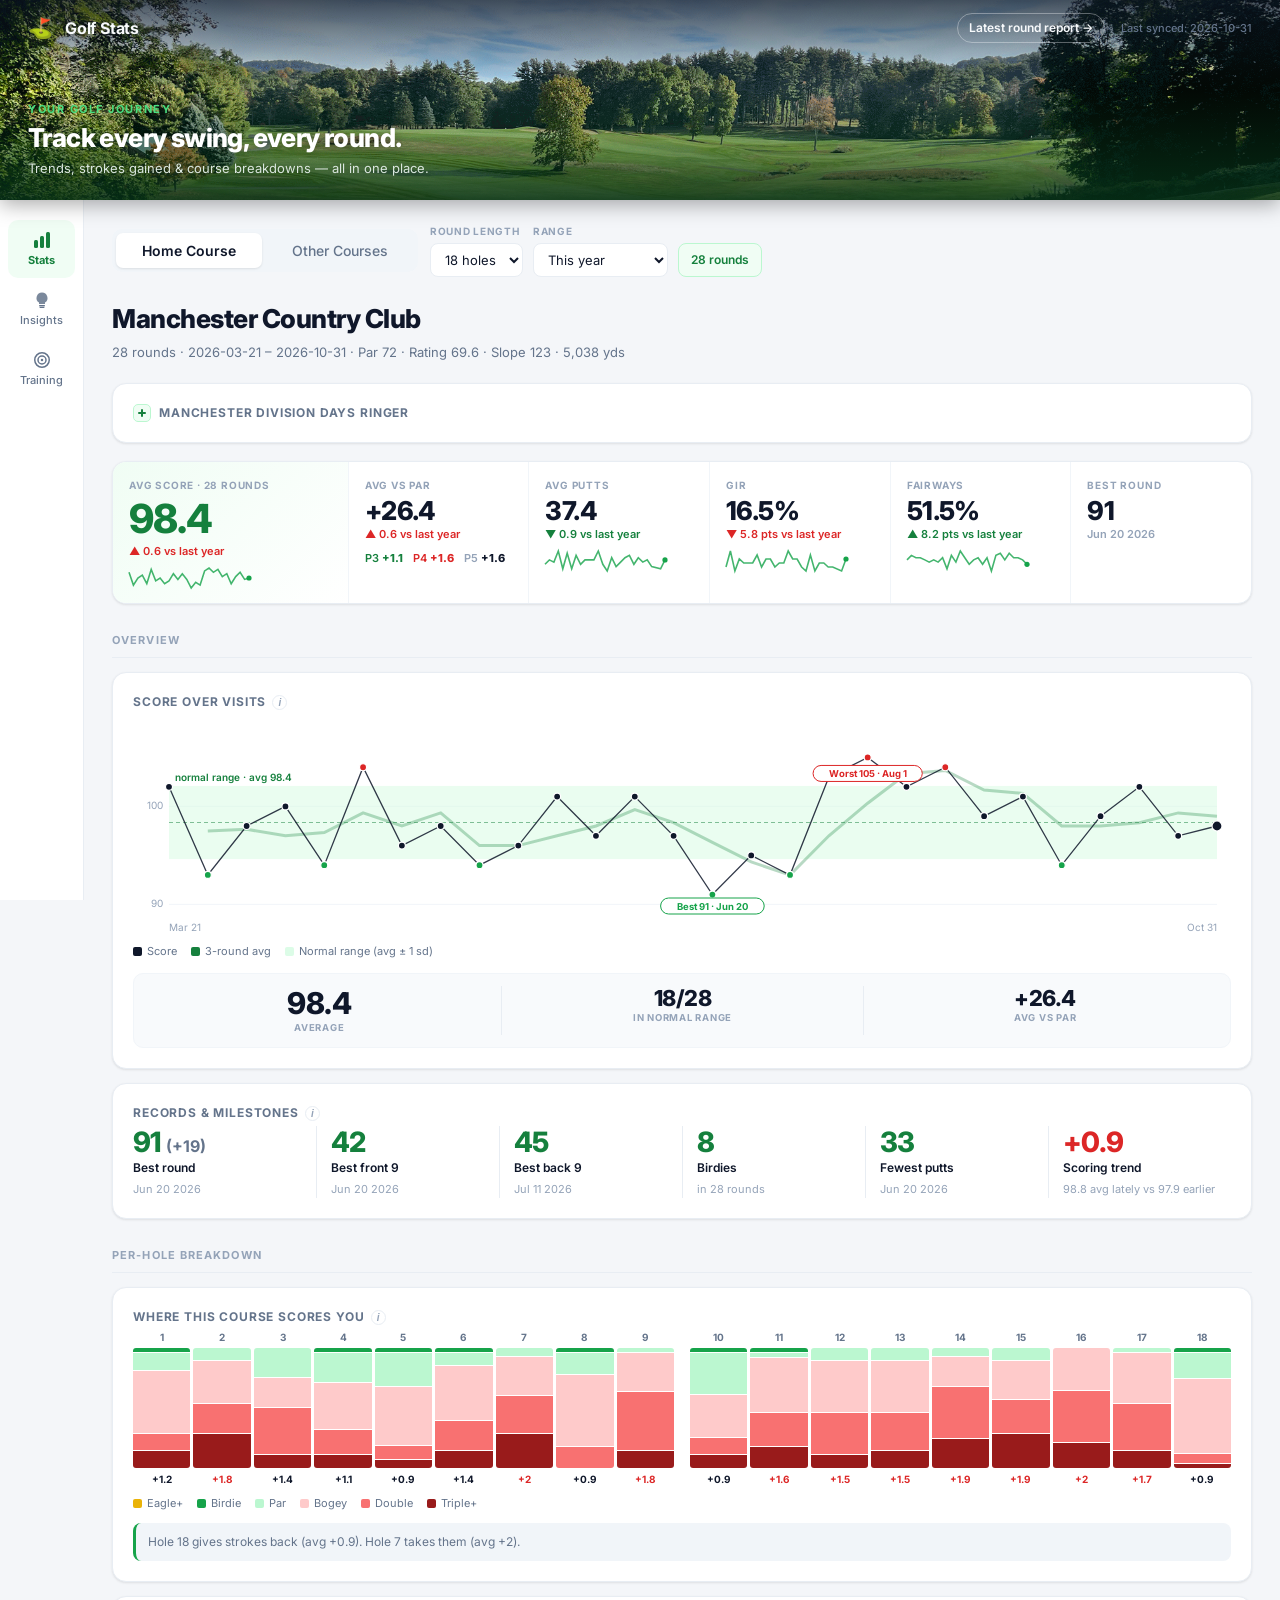
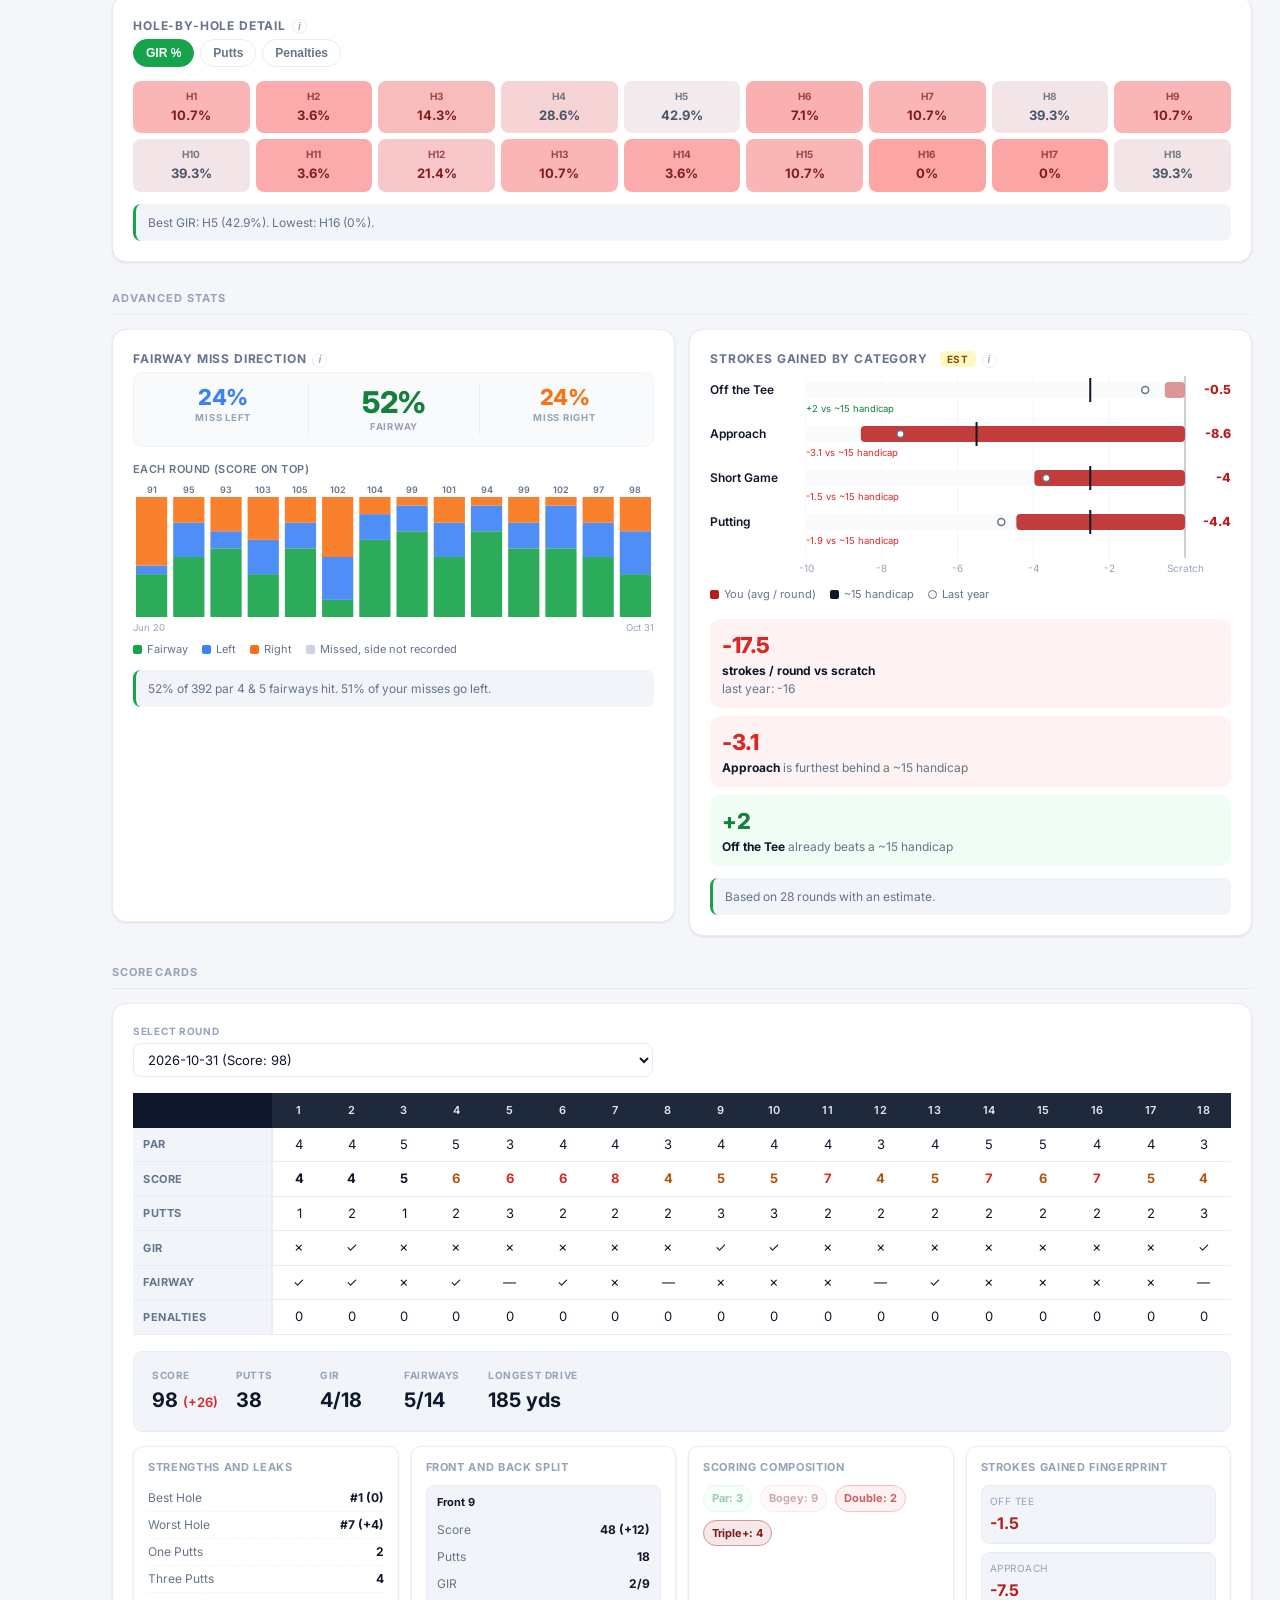
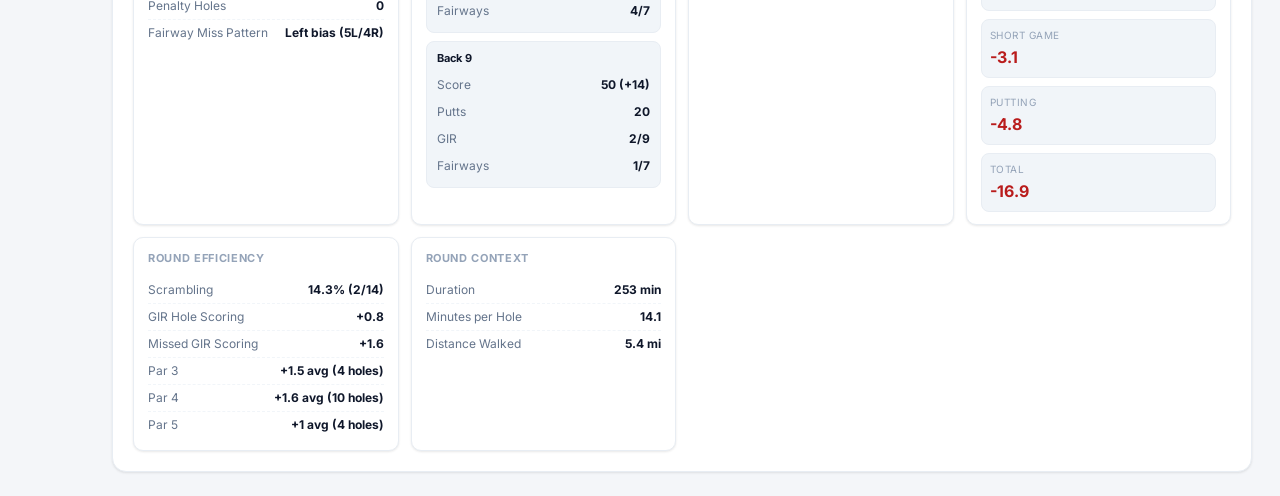
==== commit dbad61d4: "Merge remote-tracking branch 'origin/main' into dashboard-breakdowns # Conflicts: #	dashboard/app.js" ====
--- a/dashboard/index.html
+++ b/dashboard/index.html
@@ -66,8 +66,8 @@
         <!-- Mode tabs + inline filter bar -->
         <div class="tabs-filter-row">
           <div class="tabs mode-tabs">
-            <button class="tab-btn active" data-mode="overall">Overall</button>
-            <button class="tab-btn" data-mode="course">By Course</button>
+            <button class="tab-btn active" data-mode="home">Home Course</button>
+            <button class="tab-btn" data-mode="other">Other Courses</button>
             <button class="tab-btn" data-mode="manage" style="display:none">Manage <span id="manage-badge" class="badge" style="display:none"></span></button>
           </div>
           <div class="filter-bar">
@@ -86,18 +86,18 @@
             <div class="filter-bar-item">
               <label for="filter-range">Range</label>
               <select id="filter-range">
+                <option value="thisyear">This year</option>
                 <option value="last20">Last 20 rounds</option>
                 <option value="last50">Last 50 rounds</option>
-                <option value="thisyear">This year</option>
                 <option value="all">All time</option>
                 <option value="custom">Custom dates</option>
               </select>
             </div>
-            <div class="filter-bar-item">
+            <div class="filter-bar-item filter-date-item">
               <label for="filter-date-from">From</label>
               <input type="date" id="filter-date-from">
             </div>
-            <div class="filter-bar-item">
+            <div class="filter-bar-item filter-date-item">
               <label for="filter-date-to">To</label>
               <input type="date" id="filter-date-to">
             </div>
@@ -105,174 +105,8 @@
           </div>
         </div>
 
-        <!-- ═══════════════ OVERALL VIEW ═══════════════ -->
-        <div id="view-overall" class="mode-view active">
-        
-          <!-- ── Stats sub-panel ── -->
-          <div class="sub-panel active" data-panel="stats">
-            <p class="panel-intro">Charts and trends across all your rounds. Use the <strong>Overall</strong> / <strong>By
-                Course</strong> tabs to switch views, and the filters above to narrow by round length or date range.</p>
-            <div id="ok-band" class="kpi-band"></div>
-        
-            <h3 class="section-title">Strokes Gained <span class="est-tag">estimate</span></h3>
-            <div class="chart-card">
-              <div class="chart-title">Strokes Gained by Category</div>
-              <div class="chart-desc">Estimated strokes gained vs a scratch-golfer baseline. Bars run left of scratch where you're losing
-                strokes; the black tick is a typical ~15 handicap, and the hollow dot is the same number of rounds before this window.
-                The per-round trend is under Trends → Strokes Gained.</div>
-              <div id="chart-o-sg"></div>
-              <div id="summary-o-sg" class="chart-summary"></div>
-            </div>
-        
-            <h3 class="section-title">Trends</h3>
-            <div class="chart-card">
-              <div id="trend-tabs" class="trend-tabs"></div>
-              <div id="trend-tab-desc" class="chart-desc"></div>
-              <div id="chart-o-trends"></div>
-              <div id="summary-o-trends" class="chart-summary"></div>
-            </div>
-        
-            <h3 class="section-title">Scoring &amp; Putting</h3>
-            <div class="chart-grid-2">
-              <div class="chart-card">
-                <div class="chart-title">Scoring Mix</div>
-                <div class="chart-desc">Every hole outcome across the rounds in the current filter, plus your average score to par on par 3s, 4s and 5s.</div>
-                <div id="chart-o-scoring-donut"></div>
-                <div id="summary-o-scoring-donut" class="chart-summary"></div>
-              </div>
-              <div class="chart-card">
-                <div class="chart-title">Putting</div>
-                <div class="chart-desc">Share of holes with 0–1, 2 and 3+ putts, and total putts in each 18-hole round against a typical 20-handicap (34).</div>
-                <div id="chart-o-putting-donut"></div>
-                <div id="summary-o-putting-donut" class="chart-summary"></div>
-              </div>
-              <div class="chart-card" style="grid-column:1 / -1">
-                <div class="chart-title">Off the Tee</div>
-                <div class="chart-desc">Par 4 and 5 tee shots: fairway hit vs. missed left vs. missed right, overall and round by round.</div>
-                <div id="chart-o-fwy-miss"></div>
-                <div id="summary-o-fwy-miss" class="chart-summary"></div>
-              </div>
-            </div>
-        
-            <h3 class="section-title">Club Data</h3>
-            <div class="chart-card">
-              <div class="chart-title">Club Gapping</div>
-              <div class="chart-desc">Full-swing distances per club, longest first. The bar is the middle half of your shots and the tick
-                is the median; the gap column shows the drop to the next club. Requires CT10 sensor data.</div>
-              <div id="chart-o-club-box"></div>
-              <div id="summary-o-club-box" class="chart-summary"></div>
-            </div>
-            <div class="chart-card">
-              <div class="chart-title">Distance Lost from the Rough, by Club</div>
-              <div class="chart-desc">Fairway vs. rough average distance per club (tee/approach/layup shots only). Requires CT10
-                sensor data.</div>
-              <div id="club-lie-table"></div>
-            </div>
-            <div class="chart-grid-2">
-              <div class="chart-card">
-                <div class="chart-title">Shot Distance by Lie</div>
-                <div class="chart-desc">Average distance grouped by starting lie. Requires CT10 sensor data.</div>
-                <div id="chart-o-lie-distance"></div>
-                <div id="summary-o-lie-distance" class="chart-summary"></div>
-              </div>
-              <div class="chart-card">
-                <div class="chart-title">Club Usage Frequency</div>
-                <div class="chart-desc">Number of tracked shots per club. Requires CT10 sensor data.</div>
-                <div id="chart-o-club-usage"></div>
-                <div id="summary-o-club-usage" class="chart-summary"></div>
-              </div>
-            </div>
-            <div class="chart-card">
-              <div class="chart-title">Driving Distance Trend</div>
-              <div class="chart-desc">Average tee-shot distance on par-4 and par-5 holes over time. Requires CT10 sensor data.
-              </div>
-              <div id="chart-o-drive-trend"></div>
-              <div id="summary-o-drive-trend" class="chart-summary"></div>
-            </div>
-        
-            <h3 class="section-title">Course Comparison</h3>
-            <div class="chart-card">
-              <div class="chart-title">Your Courses, Ranked</div>
-              <div class="chart-desc">Every course you've played in the current filter. Click a row to jump to that course.
-              </div>
-              <div id="course-comparison-table"></div>
-            </div>
-          </div><!-- /stats -->
-        
-          <!-- ── Insights sub-panel ── -->
-          <div class="sub-panel" data-panel="insights">
-            <p class="panel-intro">Personalised insights generated from the rounds currently in the filter. Switch between
-              <strong>Overall</strong> and <strong>By Course</strong> — or adjust the Round Length and date range — to change what's
-              analysed.</p>
-            <h3 class="section-title" style="margin-top:0">Your Goal</h3>
-            <div id="goals-overall"></div>
-        
-            <h3 class="section-title">Focus This Week</h3>
-            <div id="focus-overall"></div>
-        
-            <h3 class="section-title">Insights</h3>
-            <div id="insights-overall" data-expanded="true"></div>
-          </div><!-- /insights -->
-        
-          <!-- ── Training sub-panel ── -->
-          <div class="sub-panel" data-panel="training">
-            <div class="training-panel">
-              <div class="training-hero-card">
-                <p class="training-eyebrow">Coming Soon</p>
-                <h3 class="training-title">Personalized Training Plans</h3>
-                <p class="training-body">Practice plans built directly from your Strokes Gained data — so you always know
-                  exactly where to spend your time at the range.</p>
-              </div>
-              <div class="training-teasers">
-                <div class="training-teaser">
-                  <div class="training-teaser-icon">
-                    <svg width="22" height="22" fill="none" viewBox="0 0 22 22">
-                      <rect x="3" y="12" width="4" height="7" rx="1.5" fill="currentColor" />
-                      <rect x="9" y="7" width="4" height="12" rx="1.5" fill="currentColor" />
-                      <rect x="15" y="2" width="4" height="17" rx="1.5" fill="currentColor" />
-                    </svg>
-                  </div>
-                  <div>
-                    <div class="training-teaser-title">Weekly Practice Plan</div>
-                    <div class="training-teaser-body">Auto-generated each week from your weakest Strokes Gained category.</div>
-                  </div>
-                </div>
-                <div class="training-teaser">
-                  <div class="training-teaser-icon">
-                    <svg width="22" height="22" fill="none" viewBox="0 0 22 22">
-                      <rect x="3" y="4" width="16" height="2.5" rx="1.25" fill="currentColor" />
-                      <rect x="3" y="9.75" width="11" height="2.5" rx="1.25" fill="currentColor" />
-                      <rect x="3" y="15.5" width="13" height="2.5" rx="1.25" fill="currentColor" />
-                    </svg>
-                  </div>
-                  <div>
-                    <div class="training-teaser-title">Drill Library</div>
-                    <div class="training-teaser-body">Targeted drills for putting, approach play, scrambling, and off-the-tee.
-                    </div>
-                  </div>
-                </div>
-                <div class="training-teaser">
-                  <div class="training-teaser-icon">
-                    <svg width="22" height="22" fill="none" viewBox="0 0 22 22">
-                      <circle cx="11" cy="11" r="8.25" stroke="currentColor" stroke-width="1.75" />
-                      <circle cx="11" cy="11" r="4.5" stroke="currentColor" stroke-width="1.75" />
-                      <circle cx="11" cy="11" r="1.5" fill="currentColor" />
-                    </svg>
-                  </div>
-                  <div>
-                    <div class="training-teaser-title">Progress Tracking</div>
-                    <div class="training-teaser-body">See how range work translates to on-course improvement round by round.
-                    </div>
-                  </div>
-                </div>
-              </div>
-            </div>
-          </div><!-- /training -->
-        
-        </div><!-- /view-overall -->
-
         <!-- ═══════════════ COURSE VIEW ═══════════════ -->
-        <div id="view-course" class="mode-view">
+        <div id="view-course" class="mode-view active">
 <!-- ── Stats sub-panel ── -->
 <div class="sub-panel active" data-panel="stats">
             <p class="panel-intro">Detailed stats and charts for a single course. Select a course from the dropdown above, and use
@@ -283,18 +117,21 @@
             </div>
 
             <div id="ringer-card" class="chart-card ringer-card" style="display:none">
-              <div class="ringer-head">
-                <div>
-                  <div class="chart-title">Manchester Division Days Ringer</div>
+              <details class="ringer-details">
+                <summary class="ringer-summary">
+                  <span class="insights-toggle-icon"></span>
+                  <span class="chart-title">Manchester Division Days Ringer</span>
+                </summary>
+                <div class="ringer-head">
                   <div class="chart-desc">Rounds played on Thursday, Saturday, and Sunday. Set a start date to track across seasons.
                   </div>
-                </div>
-                <div class="filter-bar-item">
-                  <label for="ringer-start-date">Track From</label>
-                  <input type="date" id="ringer-start-date">
-                </div>
-              </div>
-              <div id="ringer-table-wrap"></div>
+                  <div class="filter-bar-item">
+                    <label for="ringer-start-date">Track From</label>
+                    <input type="date" id="ringer-start-date">
+                  </div>
+                </div>
+                <div id="ringer-table-wrap"></div>
+              </details>
             </div>
 
             <div id="ck-band" class="kpi-band"></div>
--- a/dashboard/styles.css
+++ b/dashboard/styles.css
@@ -1034,6 +1034,19 @@
 .ringer-card {
   margin-bottom: 18px;
 }
+
+.ringer-summary {
+  display: flex;
+  align-items: center;
+  gap: 8px;
+  cursor: pointer;
+  list-style: none;
+  user-select: none;
+}
+.ringer-summary::-webkit-details-marker { display: none; }
+.ringer-summary .chart-title { margin: 0; }
+.ringer-details[open] .insights-toggle-icon::after { display: none; }
+.ringer-details[open] > .ringer-head { margin-top: 12px; }
 
 .ringer-head {
   display: flex;
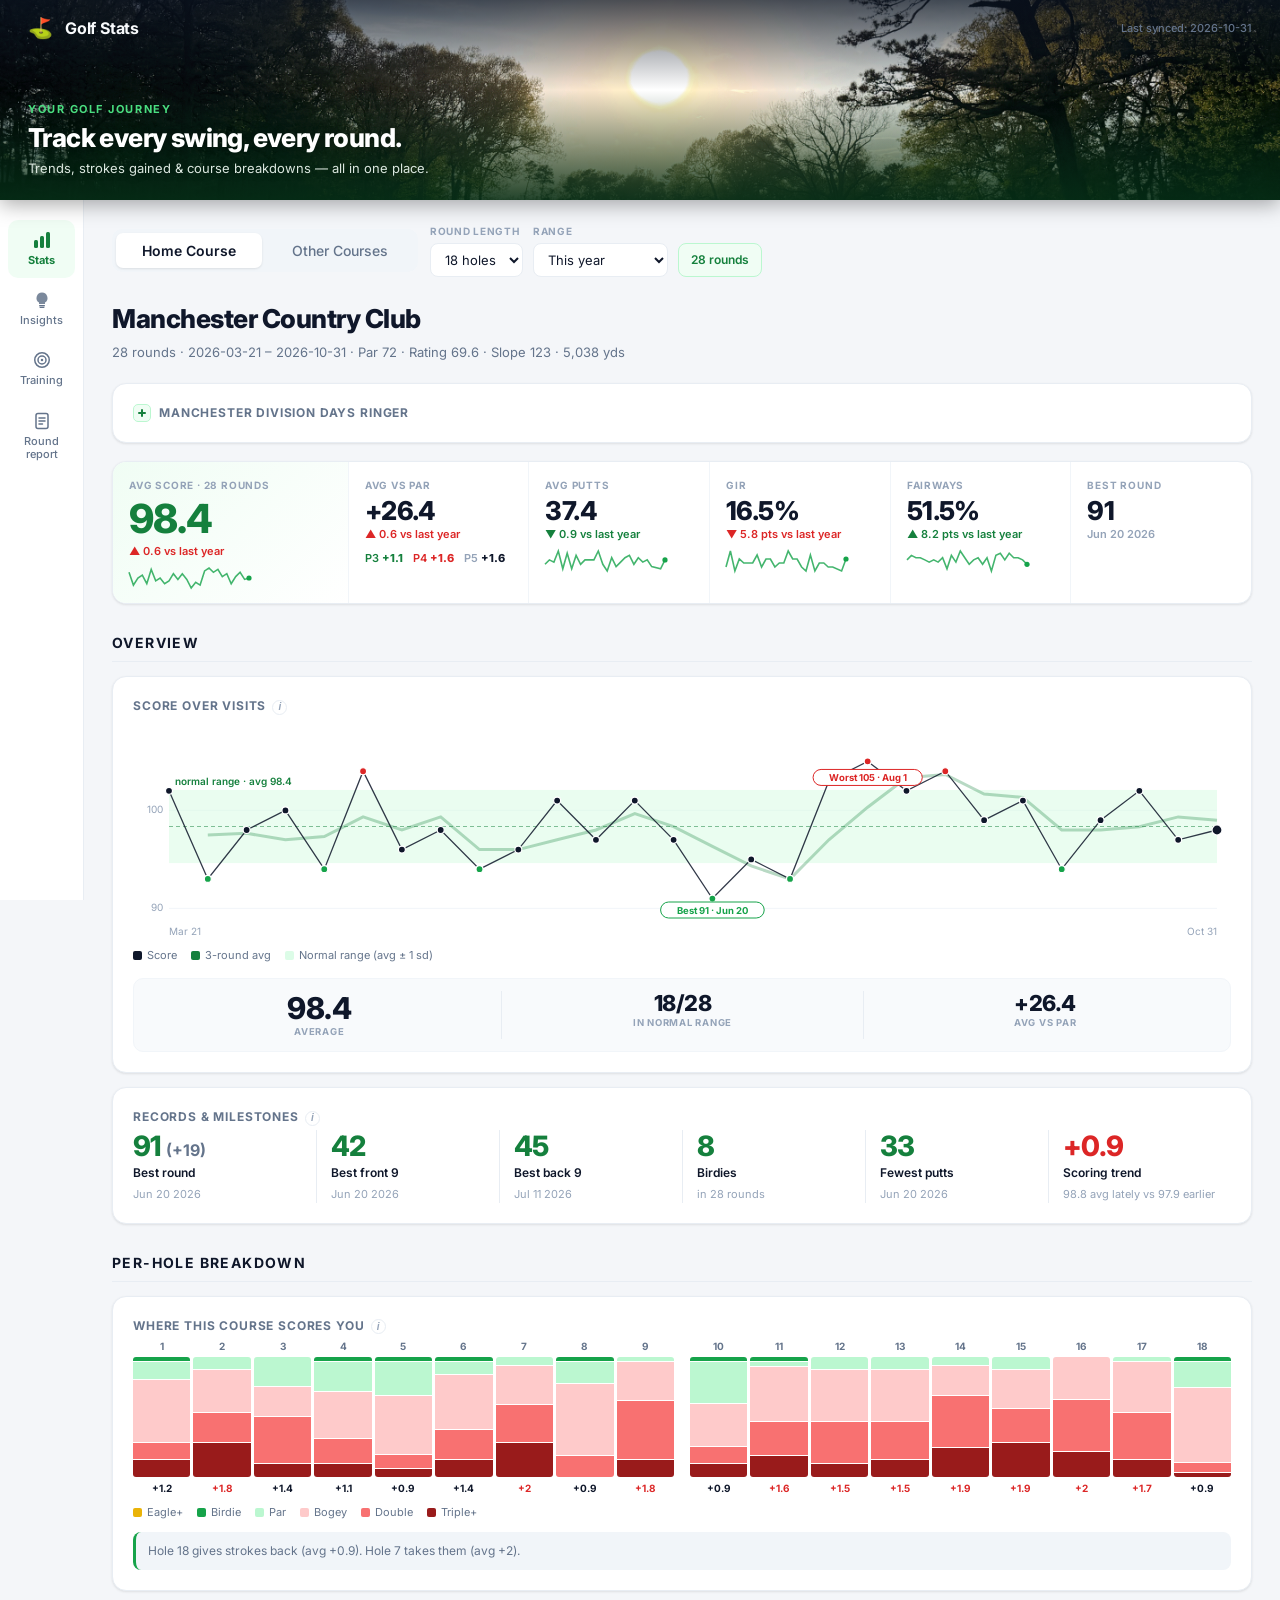
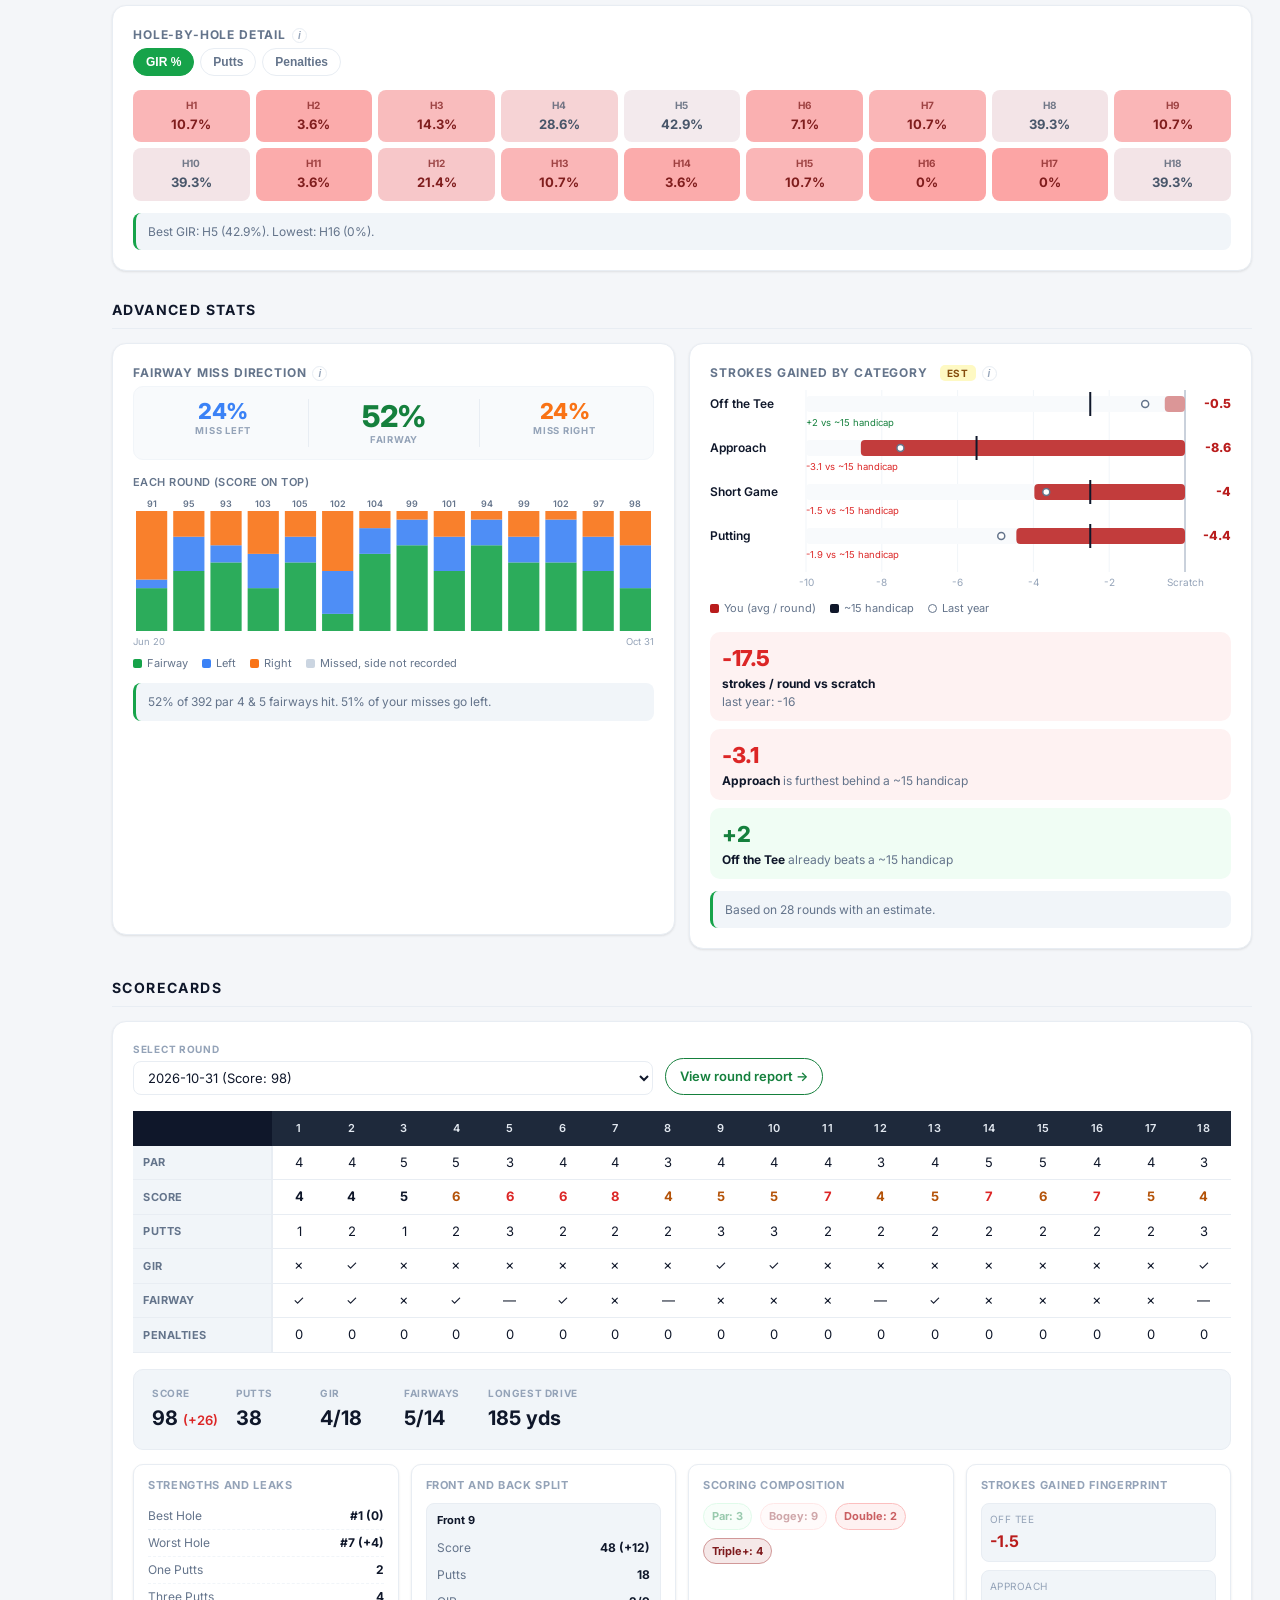
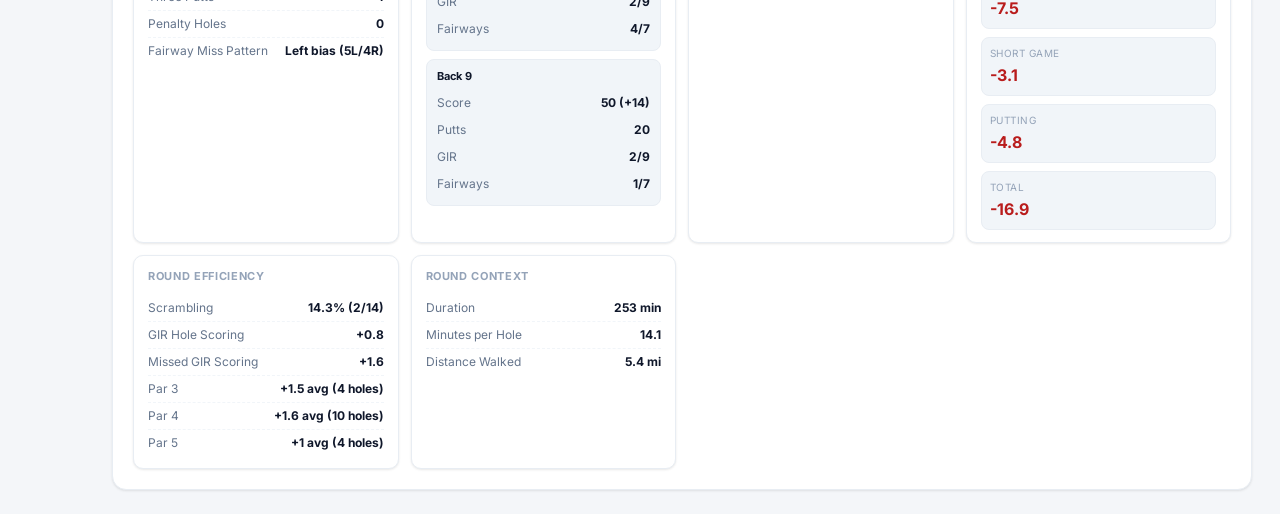
==== commit 04f32f46: "updates" ====
--- a/dashboard/index.html
+++ b/dashboard/index.html
@@ -23,7 +23,6 @@
           <h1>Golf Stats</h1>
         </div>
         <div class="header-right">
-          <a class="report-link" href="round.html">Latest round report →</a>
           <span id="last-updated" class="last-updated"></span>
         </div>
       </div>
@@ -60,6 +59,13 @@
           </svg>
           <span>Training</span>
         </button>
+        <a class="nav-btn" href="round.html">
+          <svg width="18" height="18" fill="none" viewBox="0 0 18 18">
+            <rect x="3" y="1.5" width="12" height="15" rx="2" stroke="currentColor" stroke-width="1.5" />
+            <path d="M6 6h6M6 9h6M6 12h3.5" stroke="currentColor" stroke-width="1.5" stroke-linecap="round" />
+          </svg>
+          <span>Round report</span>
+        </a>
       </nav>
 
       <main class="main">
@@ -184,9 +190,12 @@
                 </div>
 <h3 class="section-title">Scorecards</h3>
             <div class="chart-card">
-              <div class="filter-bar-item" style="max-width:520px;margin-bottom:16px">
-                <label for="c-scorecard-selector">Select Round</label>
-                <select id="c-scorecard-selector" style="width:100%"></select>
+              <div class="scorecard-picker">
+                <div class="filter-bar-item" style="max-width:520px;flex:1">
+                  <label for="c-scorecard-selector">Select Round</label>
+                  <select id="c-scorecard-selector" style="width:100%"></select>
+                </div>
+                <a id="c-scorecard-report" class="report-btn" href="round.html" hidden>View round report →</a>
               </div>
               <div id="c-scorecard-table"></div>
               </div>
--- a/dashboard/styles.css
+++ b/dashboard/styles.css
@@ -90,17 +90,6 @@
   align-items: center;
   gap: 16px;
 }
-.report-link {
-  font-size: 12px;
-  font-weight: 600;
-  color: #f8fafc;
-  text-decoration: none;
-  padding: 5px 11px;
-  border: 1px solid rgba(248, 250, 252, .35);
-  border-radius: 999px;
-  white-space: nowrap;
-}
-.report-link:hover { background: rgba(248, 250, 252, .12); }
 
 .last-updated {
   font-size: 11px;
@@ -148,6 +137,7 @@
   transition: background .15s, color .15s;
   text-align: center;
   line-height: 1.2;
+  text-decoration: none;
 }
 
 .nav-btn:hover {
@@ -909,15 +899,22 @@
 }
 
 .section-title {
-  font-size: 11px;
+  font-size: 14px;
   font-weight: 700;
   text-transform: uppercase;
   letter-spacing: .1em;
-    color: var(--text-subtle);
+    color: var(--text);
     margin: 28px 0 14px;
     padding-bottom: 8px;
     border-bottom: 1px solid var(--border);
 }
+.scorecard-picker { display: flex; align-items: flex-end; gap: 12px; flex-wrap: wrap; margin-bottom: 16px; }
+.report-btn {
+  font-size: 13px; font-weight: 600; color: var(--primary-dark); text-decoration: none;
+  padding: 8px 14px; border: 1px solid var(--primary-dark); border-radius: 999px; white-space: nowrap;
+}
+.report-btn:hover { background: var(--primary-muted); }
+.report-btn[hidden] { display: none; }
 .mode-view>.section-title:first-of-type {
   margin-top: 22px;
 }
